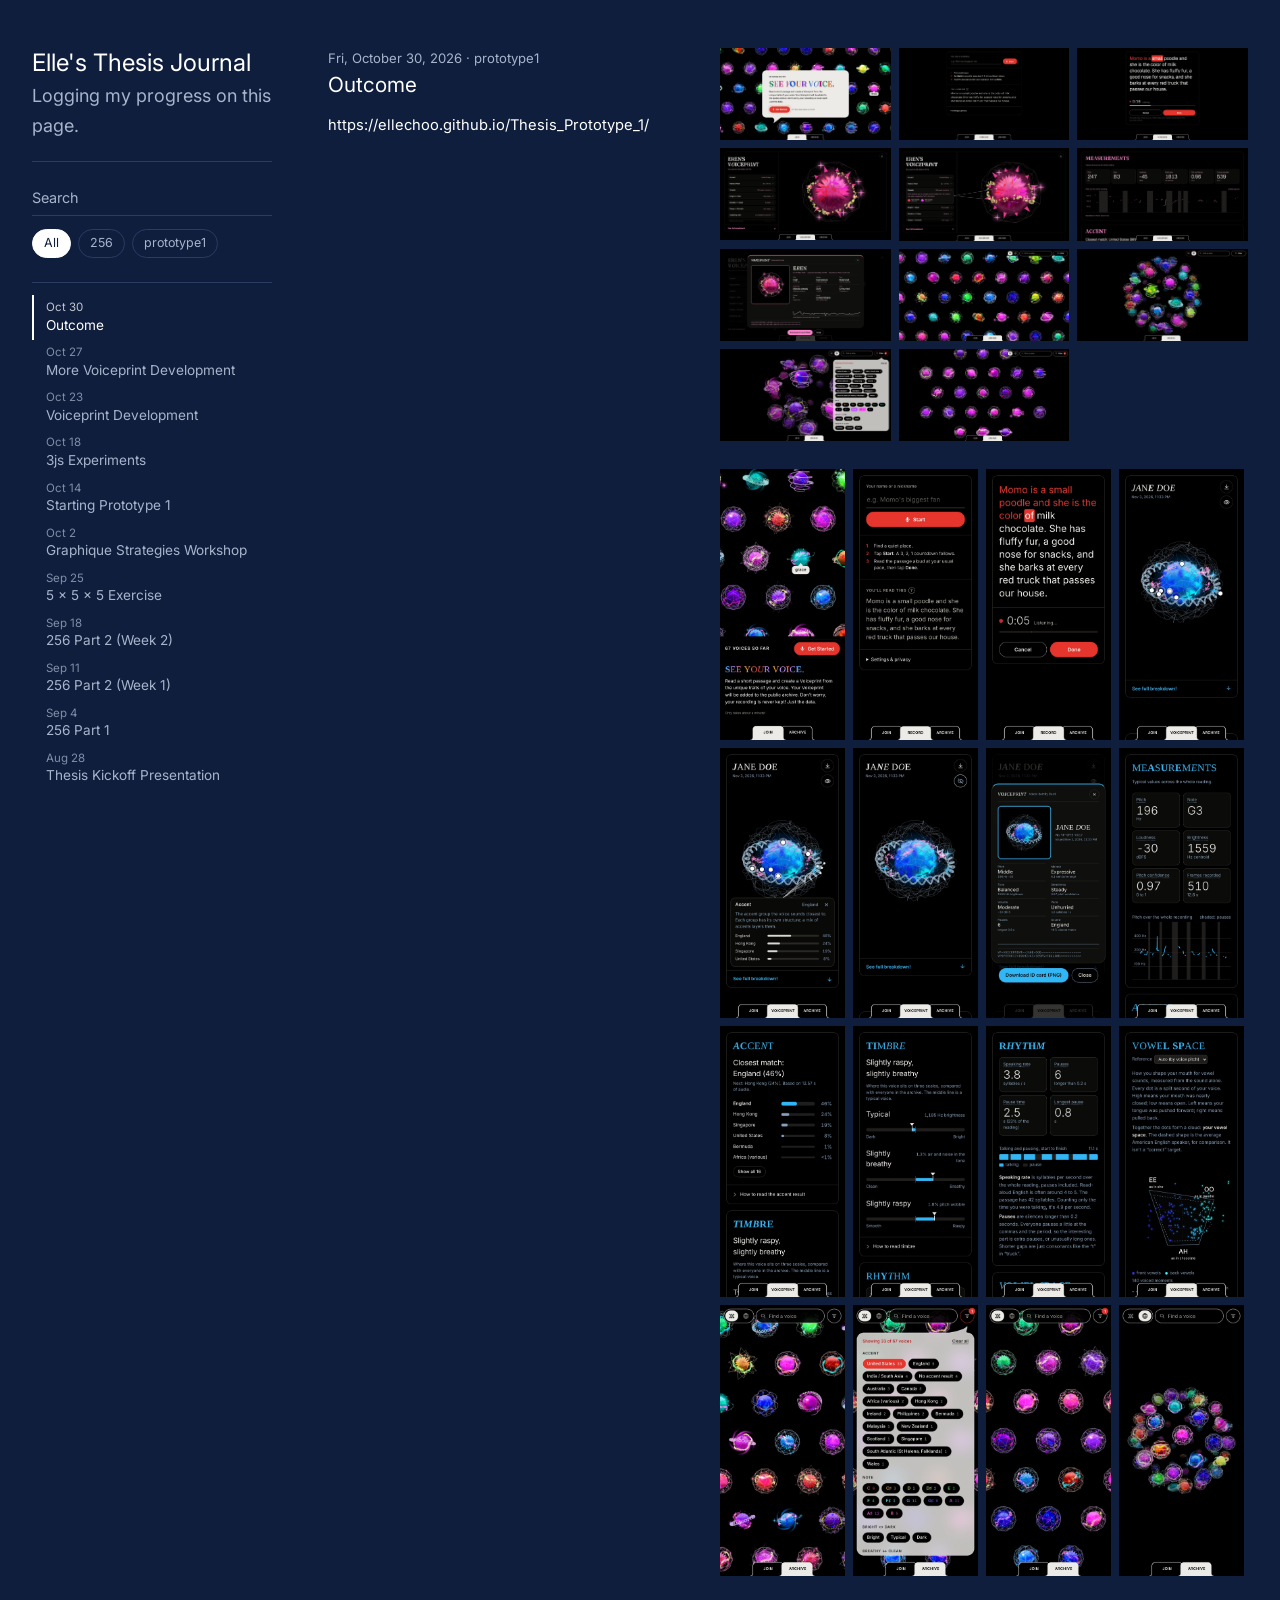
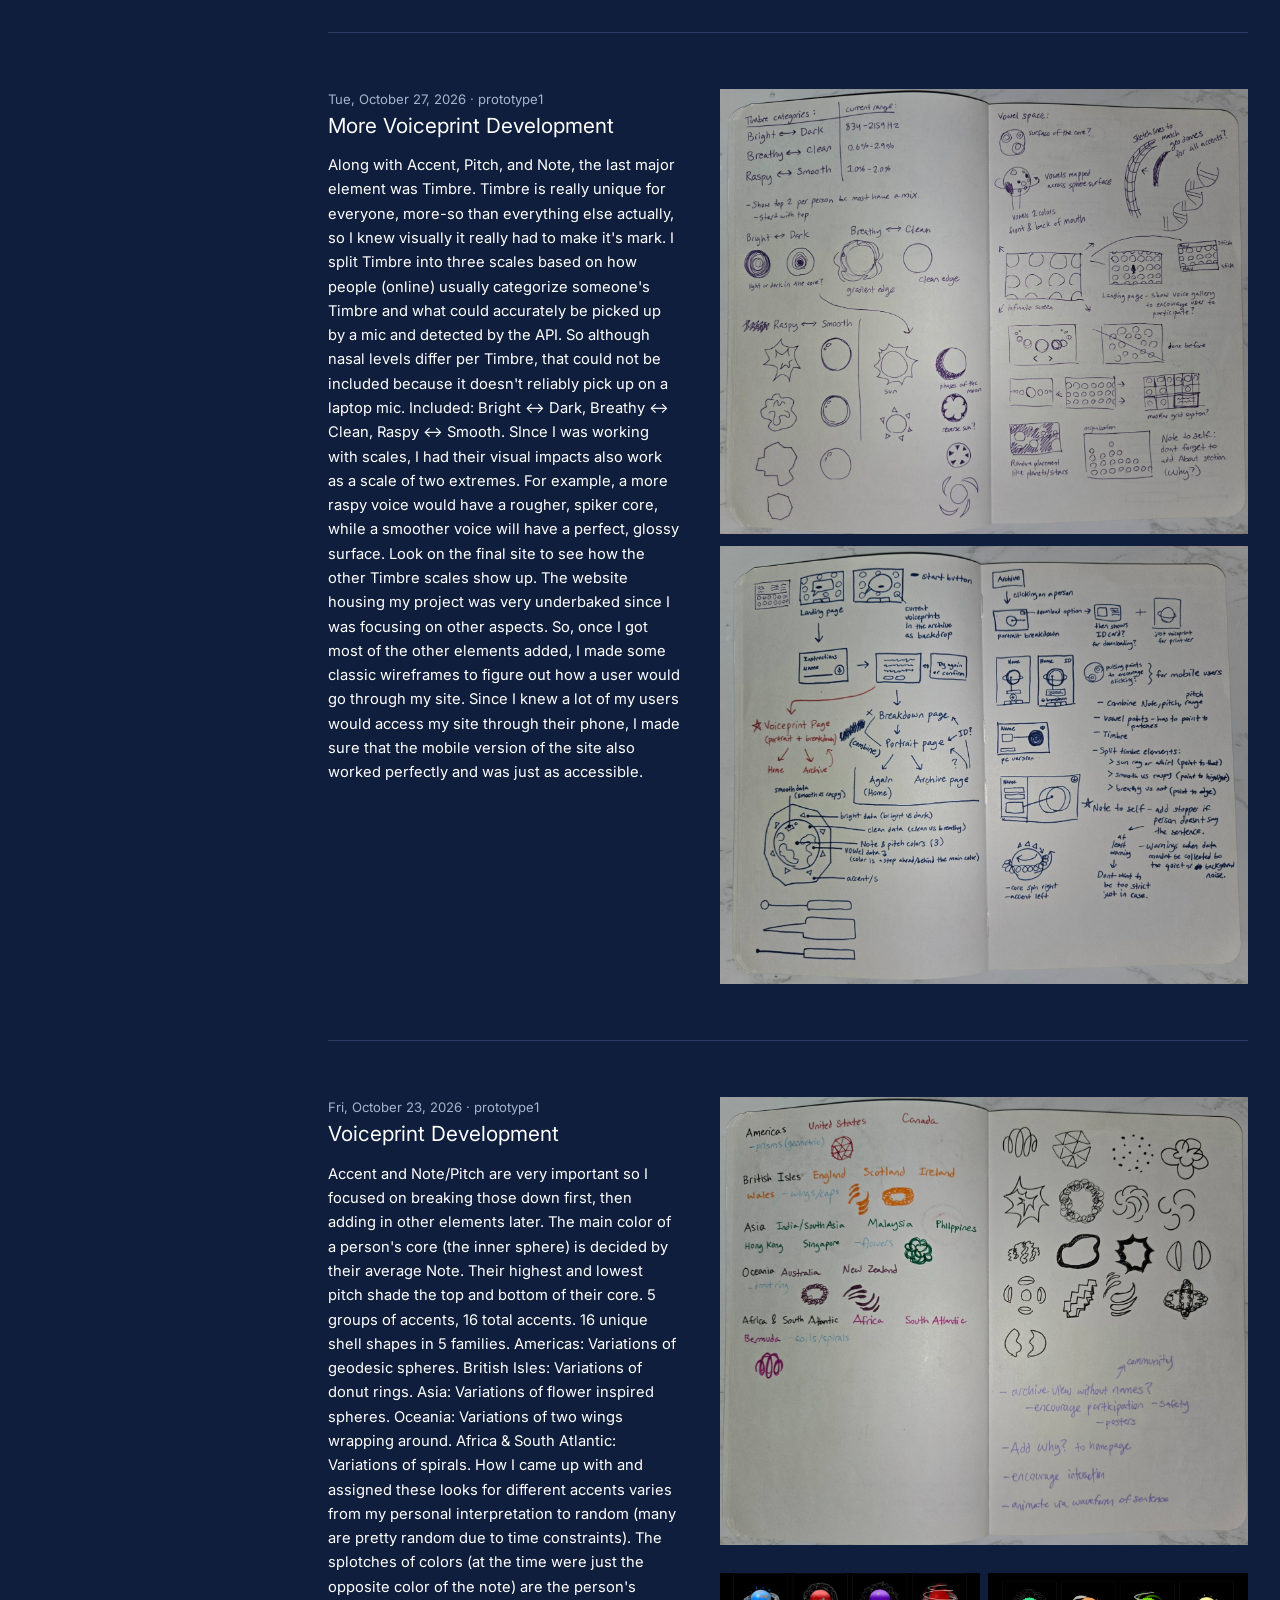
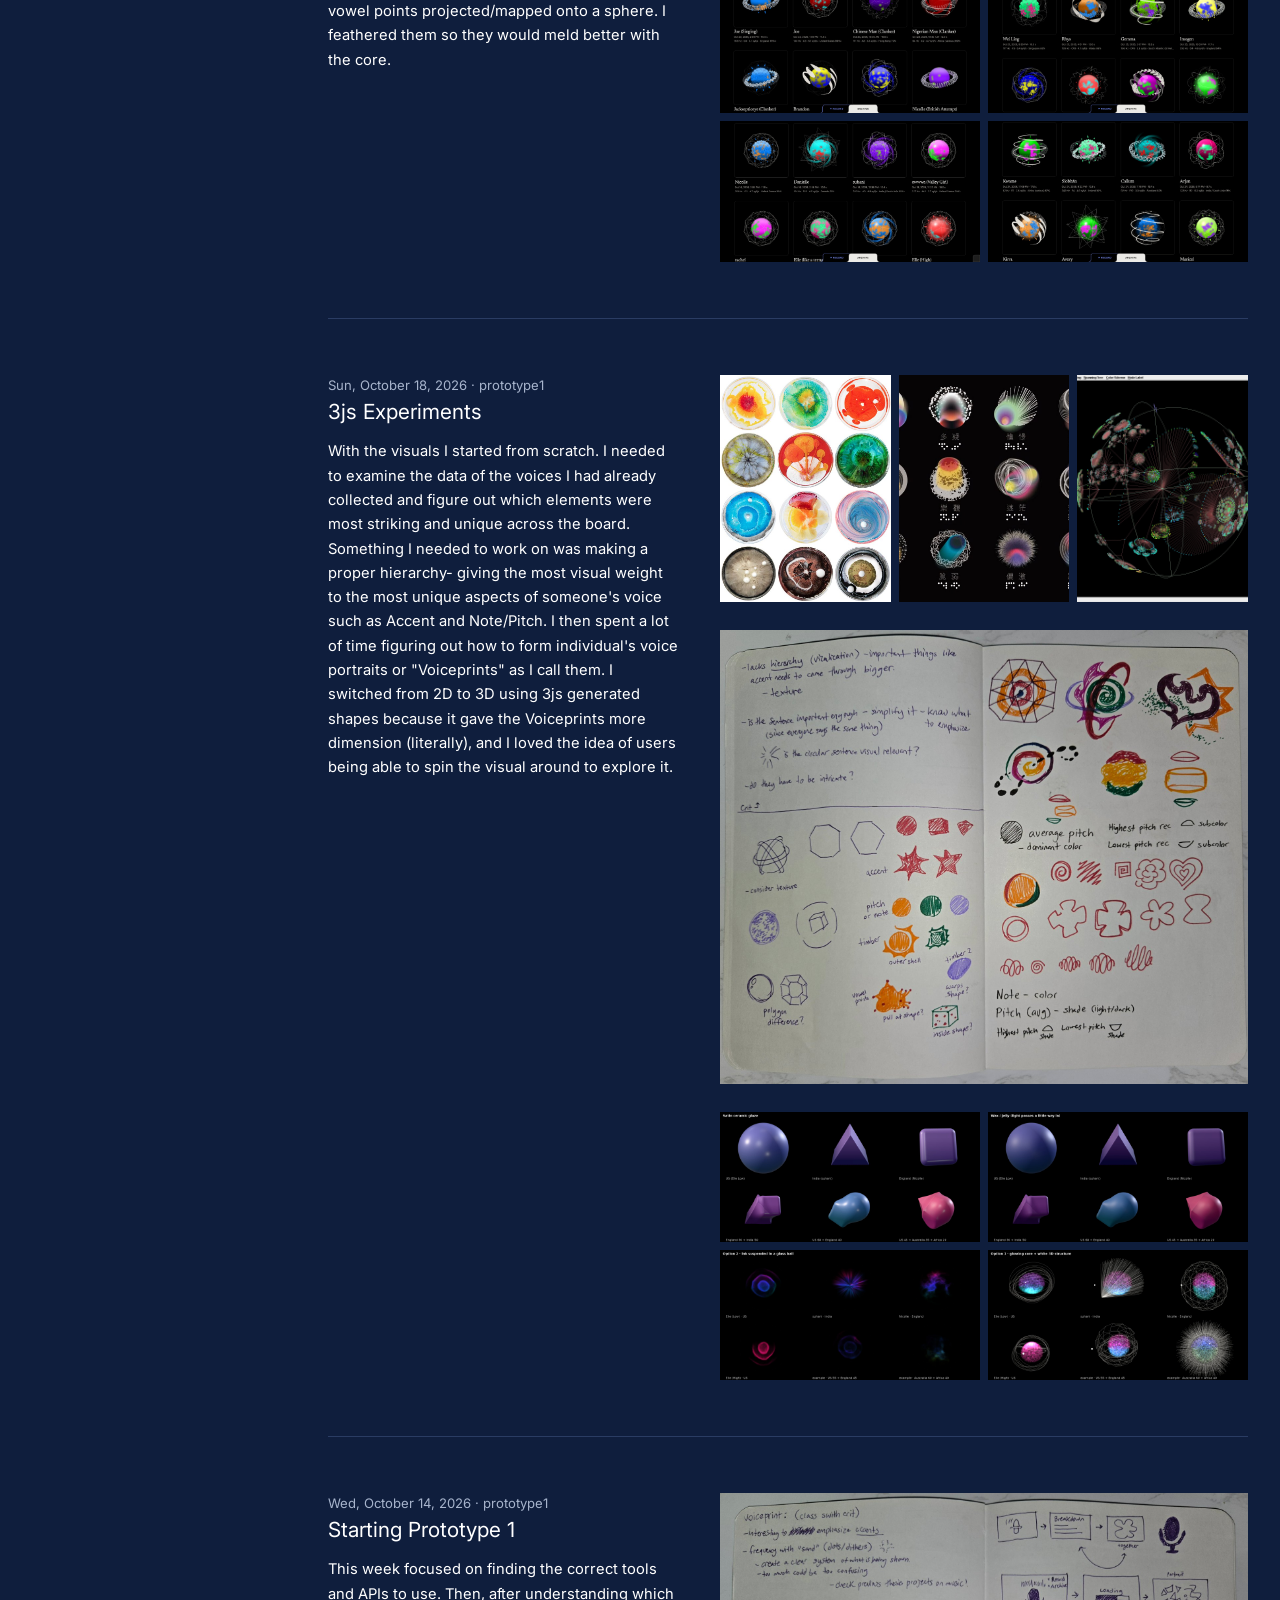
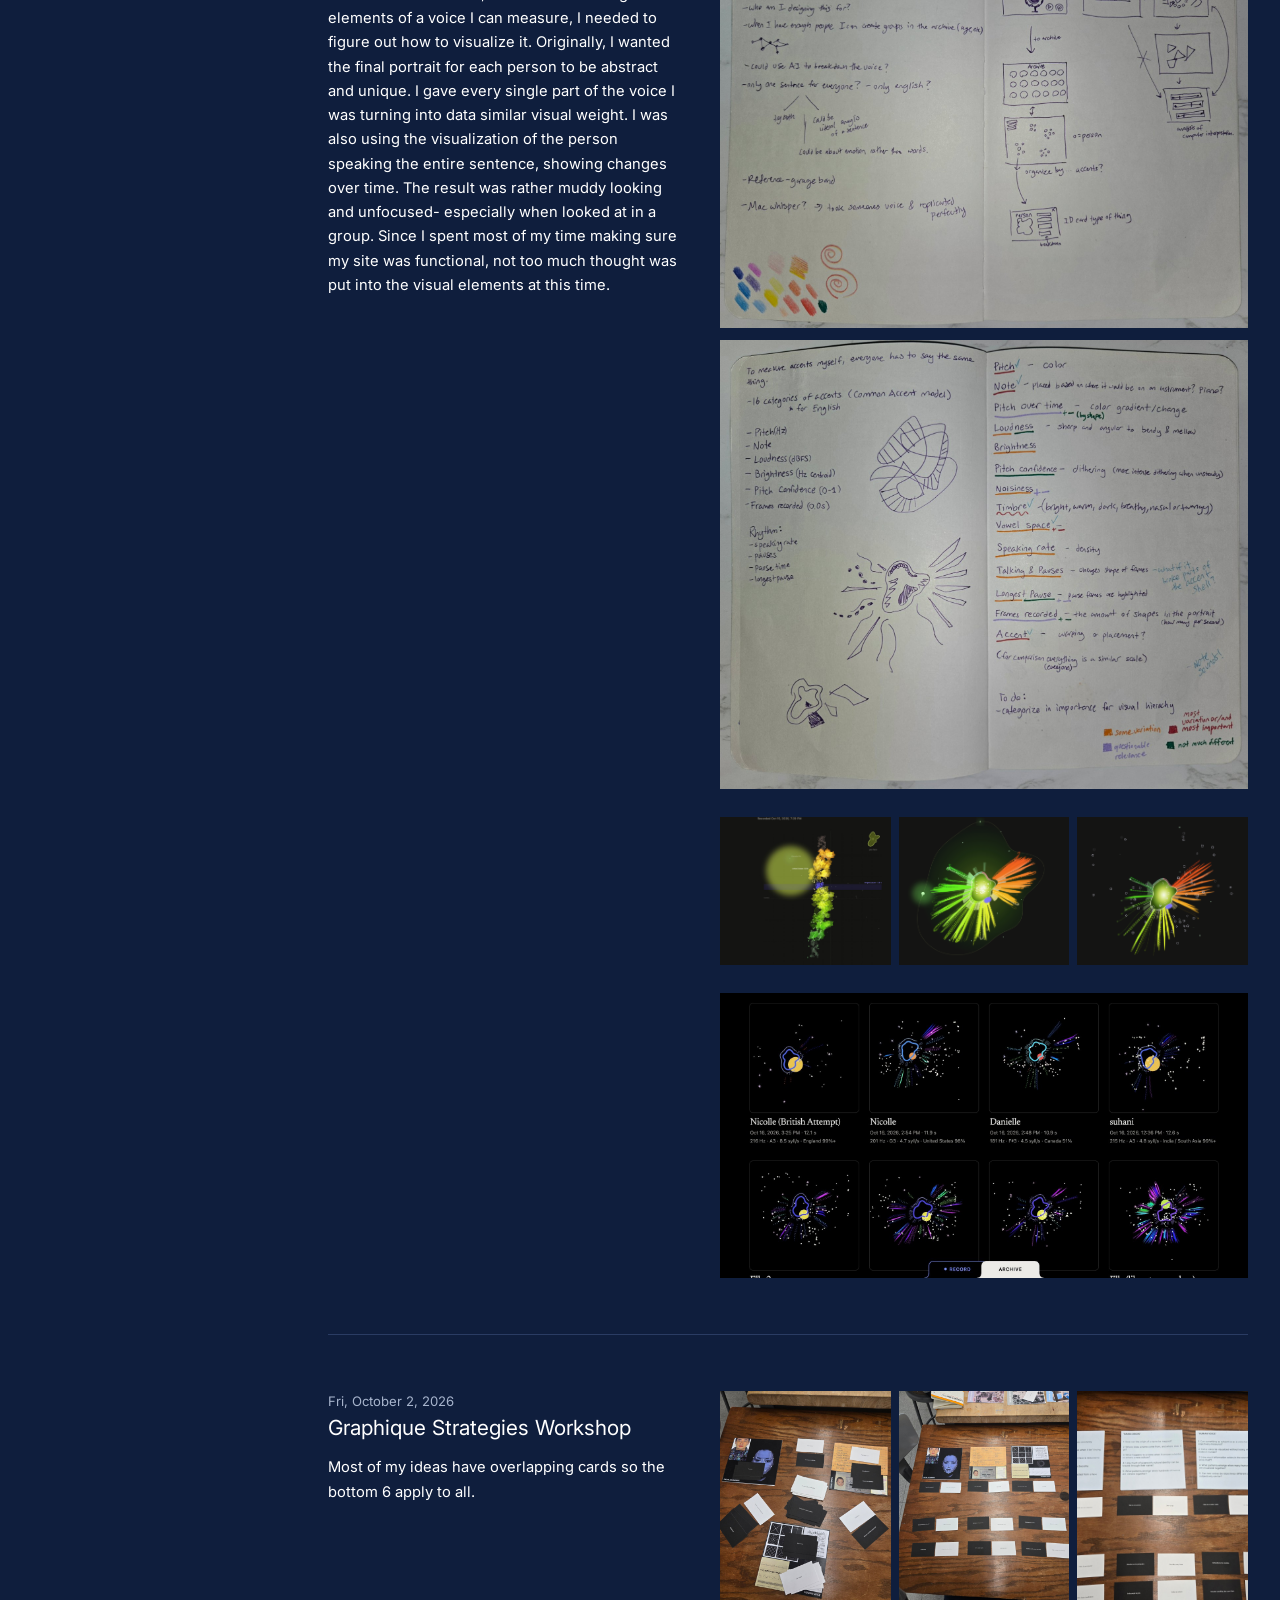
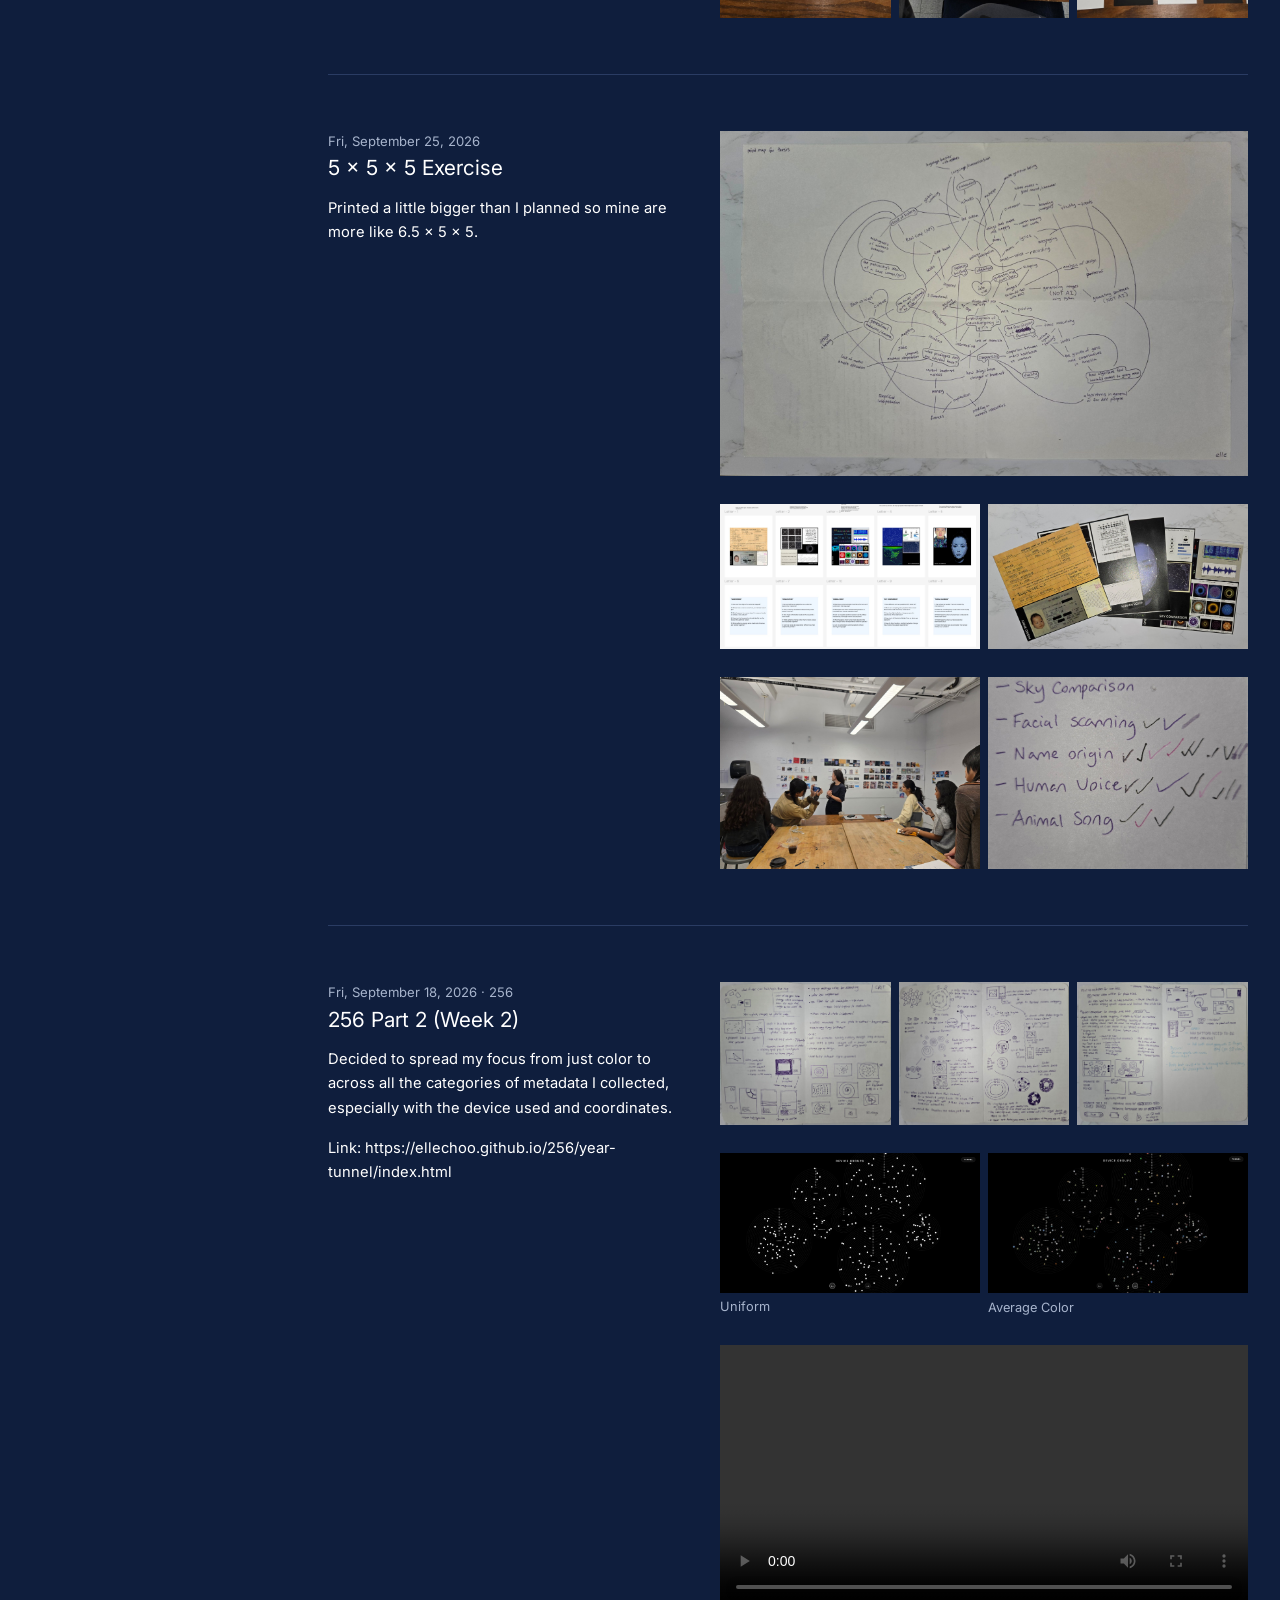
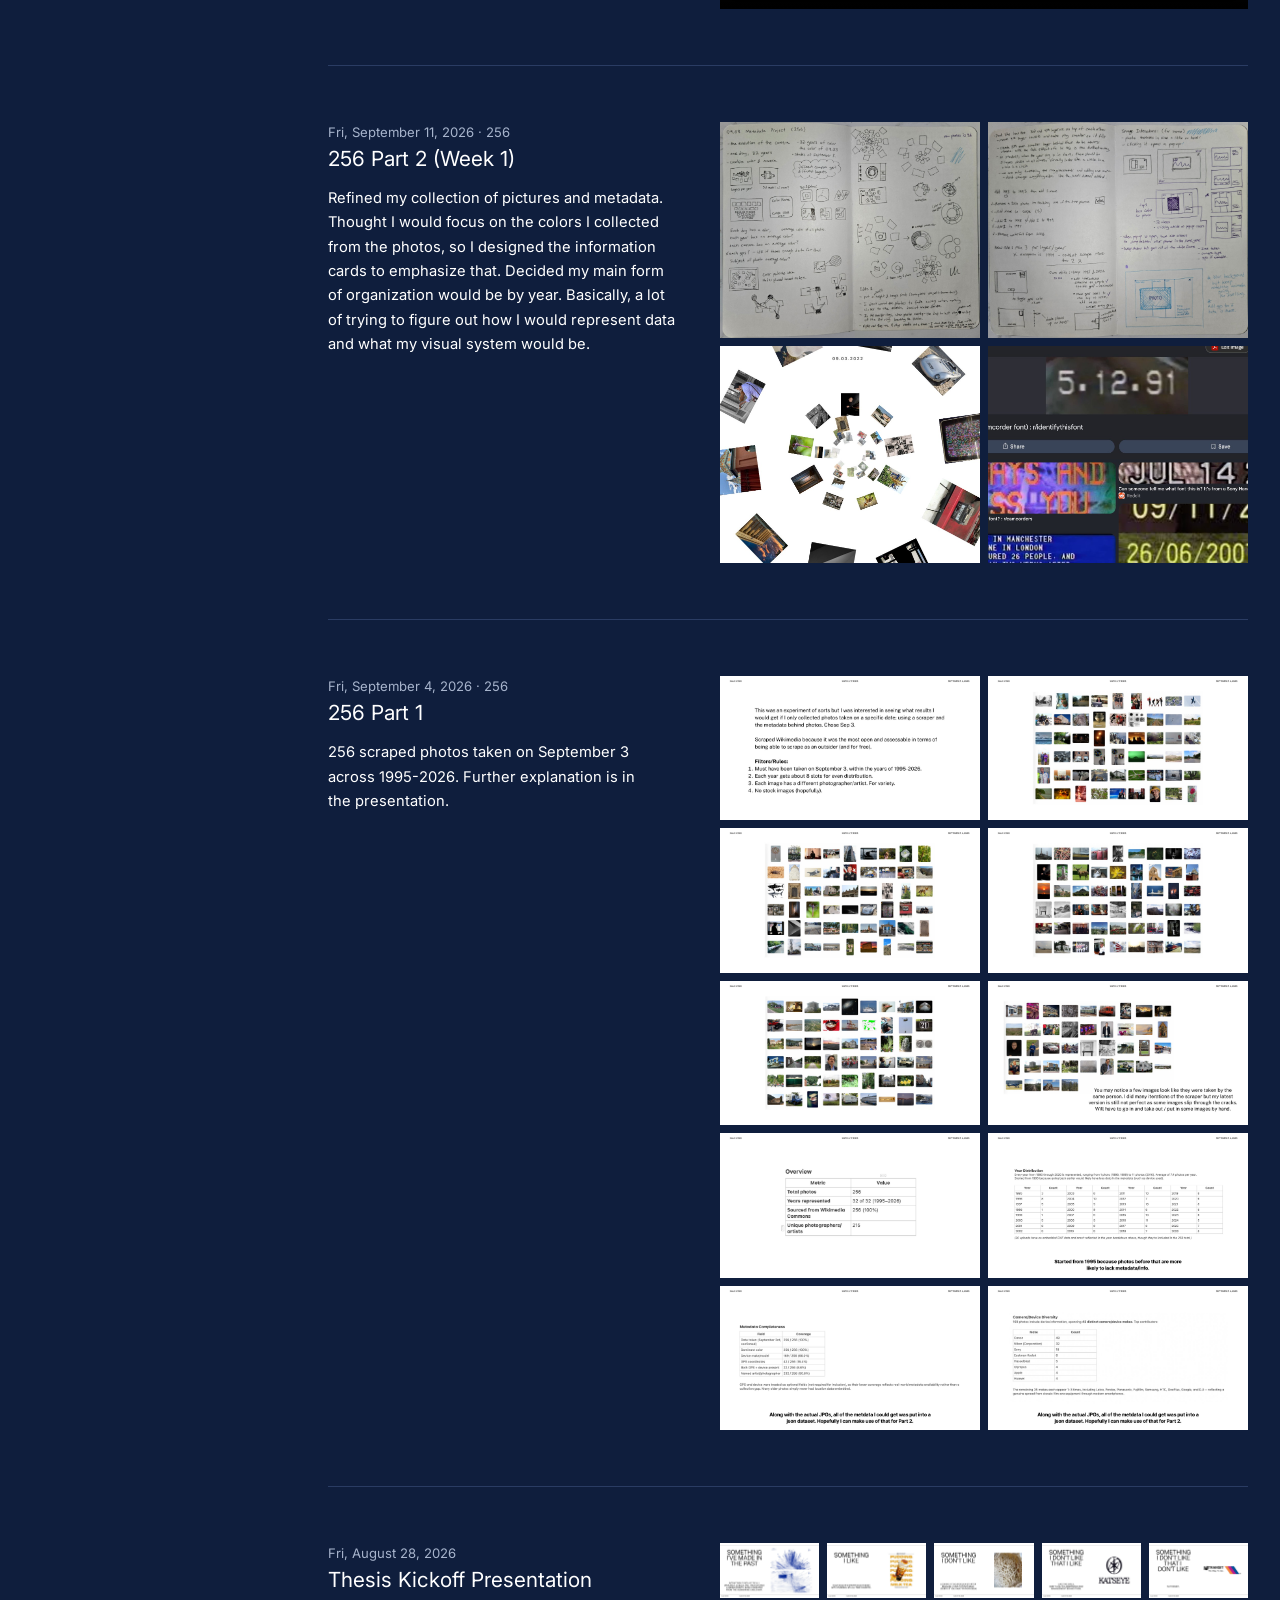
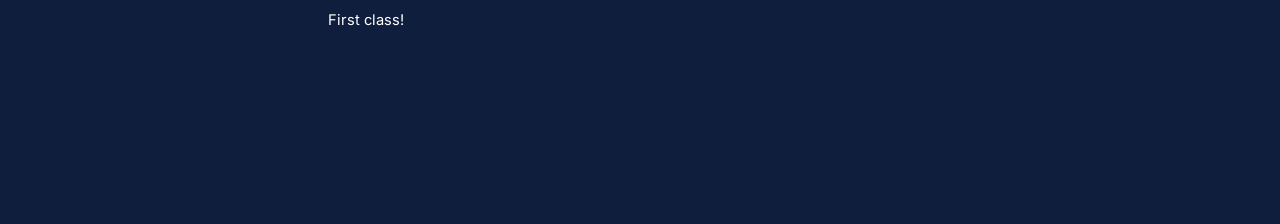
==== index.html @ e5e82da6 "yoink" ====
<!DOCTYPE html>
<html lang="en">
<head>
<meta charset="utf-8">
<meta name="viewport" content="width=device-width, initial-scale=1">
<title>Elle's Thesis Journal</title>
<meta name="description" content="Progress log for my thesis project.">
<link rel="preconnect" href="https://fonts.googleapis.com">
<link rel="preconnect" href="https://fonts.gstatic.com" crossorigin>
<link rel="stylesheet" href="https://fonts.googleapis.com/css2?family=Inter:wght@400;500;600&display=swap">
<link rel="stylesheet" href="style.css">
</head>
<body>
<div class="page journal">

  <!-- Sidebar: title, search, tags, and the list of entries -->
  <aside class="side">
    <!-- Edit your title and subtitle here -->
    <header class="site-head">
      <h1>Elle's Thesis Journal</h1>
      <p>Logging my progress on this page.</p>
    </header>
    <div class="finder">
      <input id="search" type="search" placeholder="Search" aria-label="Search entries">
      <div id="tags"></div>
    </div>
    <nav id="toc" aria-label="Entries"></nav>
  </aside>

  <main id="feed"></main>
</div>

<div id="zoom" hidden><img alt=""></div>

<script>
// Reads entries.js whether it says "const ENTRIES = [...]" or "window.ENTRIES = [...]".
function readEntriesGlobal() {
  return (typeof ENTRIES !== "undefined") ? ENTRIES : window.ENTRIES;
}

(function () {
  "use strict";

  var ENTRIES = [];
  var $ = function (id) { return document.getElementById(id); };
  var feed = $("feed"), tagsEl = $("tags"), search = $("search"), toc = $("toc");
  var activeTag = null;
  var SHOW_MONTHS = false;   // set to true to bring back the "October 2026" headings

  /* ---------- helpers ---------- */
  function esc(s) {
    return String(s == null ? "" : s).replace(/[&<>"']/g, function (c) {
      return { "&": "&amp;", "<": "&lt;", ">": "&gt;", '"': "&quot;", "'": "&#39;" }[c];
    });
  }
  function toDate(iso) {
    var s = String(iso || "");
    if (/^\d{4}-\d{2}-\d{2}$/.test(s)) s += "T00:00:00";
    var d = new Date(s);
    return isNaN(d) ? null : d;
  }
  function niceDate(iso) {
    var d = toDate(iso);
    return d ? d.toLocaleDateString(undefined, { weekday: "short", month: "long", day: "numeric", year: "numeric" }) : (iso || "Undated");
  }
  function month(iso) {
    var d = toDate(iso);
    return d ? d.toLocaleDateString(undefined, { month: "long", year: "numeric" }) : "Undated";
  }

  /* ---------- small markdown ---------- */
  function inline(s) {
    return s
      .replace(/`([^`]+)`/g, "<code>$1</code>")
      .replace(/!\[([^\]]*)\]\(([^)\s]+)\)/g, '<img src="$2" alt="$1" loading="lazy">')
      .replace(/\*\*([^*]+)\*\*/g, "<strong>$1</strong>")
      .replace(/(^|[^*\w])\*([^*\n]+)\*/g, "$1<em>$2</em>")
      .replace(/\[([^\]]+)\]\(([^)\s]+)\)/g, '<a href="$2" target="_blank" rel="noopener">$1</a>');
  }
  function md(src) {
    var lines = String(src || "").replace(/\r\n?/g, "\n")
      .replace(/&/g, "&amp;").replace(/</g, "&lt;").replace(/>/g, "&gt;").split("\n");
    var out = [], para = [], list = null, code = null, m;
    function endPara() { if (para.length) { out.push("<p>" + inline(para.join(" ")) + "</p>"); para = []; } }
    function endList() { if (list) { out.push("</" + list + ">"); list = null; } }
    lines.forEach(function (raw) {
      var line = raw.trim();
      if (code) {
        if (line.indexOf("```") === 0) { out.push("<pre><code>" + code.join("\n") + "</code></pre>"); code = null; }
        else code.push(raw);
        return;
      }
      if (line.indexOf("```") === 0) { endPara(); endList(); code = []; return; }
      if (!line) { endPara(); endList(); return; }
      if ((m = line.match(/^(#{1,6})\s+(.*)$/))) { endPara(); endList(); var h = Math.min(m[1].length + 2, 6); out.push("<h" + h + ">" + inline(m[2]) + "</h" + h + ">"); return; }
      if (/^(-{3,}|\*{3,}|_{3,})$/.test(line)) { endPara(); endList(); out.push("<hr>"); return; }
      if ((m = line.match(/^[-*+]\s+(.*)$/)) || (m = line.match(/^\d+[.)]\s+(.*)$/))) {
        var type = /^\d/.test(line) ? "ol" : "ul";
        endPara();
        if (list !== type) { endList(); out.push("<" + type + ">"); list = type; }
        out.push("<li>" + inline(m[1]) + "</li>");
        return;
      }
      if ((m = line.match(/^&gt;\s?(.*)$/))) { endPara(); endList(); out.push("<blockquote>" + inline(m[1]) + "</blockquote>"); return; }
      para.push(line);
    });
    if (code) out.push("<pre><code>" + code.join("\n") + "</code></pre>");
    endPara(); endList();
    return out.join("\n");
  }

  /* ---------- feed ---------- */
  // Photos keep their own shape: one photo is shown full width, several sit in two columns.
  // Videos always get the full width, after the photos.
  function mediaHTML(items, extra) {
    var isVid = function (im) { return /\.(mp4|m4v|mov|webm|ogv)$/i.test(im.src); };
    var cap = function (im) { return im.caption ? "<figcaption>" + esc(im.caption) + "</figcaption>" : ""; };
    var photos = items.filter(function (im) { return !isVid(im); });
    var videos = items.filter(isVid);
    return (photos.length ? '<div class="pics' + (extra ? " " + extra : "") + (photos.length === 1 ? " one" : "") + '">' + photos.map(function (im) {
        return '<figure><img src="' + esc(im.src) + '" alt="' + esc(im.caption || "") + '" loading="lazy">' + cap(im) + "</figure>";
      }).join("") + "</div>" : "") +
      (videos.length ? '<div class="vids">' + videos.map(function (im) {
        return '<figure><video src="' + esc(im.src) + '#t=0.1" controls playsinline preload="metadata"></video>' + cap(im) + "</figure>";
      }).join("") + "</div>" : "");
  }

  /* ---------- photo groups ----------
     An entry's photos can be split into groups, each with its own layout
     (set in admin.html). Older entries without groups show as one "auto" group.
       auto     photos packed into even rows (the original look)
       grid     equal columns (2, 3 or 4), photos keep their shape
       feature  first photo big, the rest small beside it
       phones   tall phone screens side by side at one height
       full     one photo per row, full width
       compare  two side by side, with captions                       */
  var LAYOUTS = ["auto", "grid", "feature", "phones", "full", "compare"];
  // Grid cell shapes. "auto" = the most common shape among the group's photos; "none" = no cropping.
  var SHAPES = ["auto", "1/1", "4/3", "16/9", "3/4", "none"];
  function normImages(list) {
    return (list || []).map(function (im) { return typeof im === "string" ? { src: im } : (im || {}); })
      .filter(function (im) { return im.src; });
  }
  function entryGroups(e) {
    var gs = Array.isArray(e.groups) && e.groups.length ? e.groups : [{ layout: "auto", images: e.images }];
    return gs.map(function (g) {
      return { layout: LAYOUTS.indexOf(g.layout) === -1 ? "auto" : g.layout,
               cols: Math.min(6, Math.max(2, +g.cols || 3)),
               shape: SHAPES.indexOf(g.shape) === -1 ? "auto" : g.shape,
               caption: g.caption || "", images: normImages(g.images) };
    }).filter(function (g) { return g.images.length; });
  }
  function isVideo(im) { return /\.(mp4|m4v|mov|webm|ogv)$/i.test(im.src); }
  function figHTML(im) {
    var cap = im.caption ? "<figcaption>" + esc(im.caption) + "</figcaption>" : "";
    return isVideo(im)
      ? '<figure><video src="' + esc(im.src) + '#t=0.1" controls playsinline preload="metadata"></video>' + cap + "</figure>"
      : '<figure><img src="' + esc(im.src) + '" alt="' + esc(im.caption || "") + '" loading="lazy">' + cap + "</figure>";
  }
  function groupHTML(g) {
    var inner, figs = function (list) { return list.map(figHTML).join(""); };
    if (g.layout === "auto" || g.layout === "phones") {
      inner = mediaHTML(g.images, g.layout === "phones" ? "phones" : "");
    } else if (g.layout === "grid") {
      inner = '<div class="grid" data-shape="' + g.shape + '" style="--cols:' + g.cols +
        (g.shape !== "auto" && g.shape !== "none" ? "; --cell-ratio:" + g.shape : "") + '">' + figs(g.images) + "</div>";
    } else if (g.layout === "feature") {
      inner = '<div class="feature' + (g.images.length === 1 ? " one" : "") + '">' +
        '<div class="hero">' + figHTML(g.images[0]) + "</div>" +
        (g.images.length > 1 ? '<div class="rest">' + figs(g.images.slice(1)) + "</div>" : "") + "</div>";
    } else if (g.layout === "full") {
      inner = '<div class="full">' + figs(g.images) + "</div>";
    } else {
      inner = '<div class="compare">' + figs(g.images) + "</div>";
    }
    return '<div class="group g-' + g.layout + '">' +
      (g.caption ? '<div class="group-cap">' + esc(g.caption) + "</div>" : "") + inner + "</div>";
  }

  // An "auto" grid crops every photo to the shape most of its photos already have,
  // so the cells line up while cropping as little as possible. (Clicking still shows the full photo.)
  function shapeGrid(box) {
    var rs = [];
    box.querySelectorAll("img").forEach(function (img) {
      if (img.naturalWidth) rs.push(Math.round(img.naturalWidth / img.naturalHeight * 20) / 20);
    });
    if (!rs.length) return;
    var count = {}, best = rs[0];
    rs.forEach(function (r) { count[r] = (count[r] || 0) + 1; if (count[r] > count[best]) best = r; });
    box.style.setProperty("--cell-ratio", best);
  }

  /* ---------- photo rows ----------
     Packs photos into rows that fill the column width without cropping.
     Each row gets one height; photos keep their own shape within it. */
  function cssPx(el, name, fallback) {
    var v = parseFloat(getComputedStyle(el).getPropertyValue(name));
    return isNaN(v) ? fallback : v;
  }
  function layoutPics(box) {
    var W = box.clientWidth;
    if (!W) return;
    var target = cssPx(box, "--photo-height", 220);
    var maxH   = cssPx(box, "--photo-max-height", 280);
    var single = cssPx(box, "--single-photo-height", 320);
    var gap    = parseFloat(getComputedStyle(box).columnGap) || 8;
    // A small set of photos (2–4) gets bigger rows, so it doesn't look lost.
    var few = box.children.length <= 4;
    if (few) { target = Math.max(target, 200); maxH = Math.max(maxH, 300); }
    var figs = Array.prototype.slice.call(box.children);
    var shapes = figs.map(function (f) {
      var img = f.querySelector("img");
      return img && img.naturalWidth ? img.naturalWidth / img.naturalHeight : 4 / 3;  // guess until loaded
    });
    function size(f, r, h) { f.style.width = Math.floor(r * h) + "px"; }

    if (figs.length === 1) {   // a lone photo: as wide as fits, but no taller than the single limit
      size(figs[0], shapes[0], Math.min(single, W / shapes[0]));
      return;
    }
    var row = [], sum = 0, lastH = null;
    function rowHeight(n, s) { return (W - gap * (n - 1)) / s - 0.5; }
    function closeRow(h) { row.forEach(function (i) { size(figs[i], shapes[i], h); }); row = []; sum = 0; lastH = h; }
    shapes.forEach(function (r, i) {
      if (row.length) {
        var hNow  = rowHeight(row.length, sum);          // finish the row here
        var hNext = rowHeight(row.length + 1, sum + r);  // or squeeze this photo in too
        if (hNow <= maxH && Math.abs(hNow - target) < Math.abs(hNext - target)) closeRow(hNow);
      }
      row.push(i); sum += r;
    });
    // The last row isn't stretched to fill the width: it matches the row above (or the target height).
    if (row.length) closeRow(Math.min(lastH || (few ? maxH : target), rowHeight(row.length, sum)));
  }
  var relayoutTimer;
  window.addEventListener("resize", function () {
    clearTimeout(relayoutTimer);
    relayoutTimer = setTimeout(function () { feed.querySelectorAll(".pics").forEach(layoutPics); pinText(); }, 100);
  });

  function keepLastWordsTogether(el) {
    var walker = document.createTreeWalker(el, NodeFilter.SHOW_TEXT), node, last = null;
    while ((node = walker.nextNode())) if (/\S\s+\S/.test(node.nodeValue)) last = node;
    if (last) last.nodeValue = last.nodeValue.replace(/\s+(\S+\s*)$/, "\u00a0$1");
  }

  function entryHTML(e) {
    var tags = (e.tags || []).filter(Boolean);
    var media = entryGroups(e).map(groupHTML).join("");
    // Text on the left, photos and videos on the right (stacked on narrow screens).
    return '<article id="' + esc(entryId(e)) + '" class="' + (media ? "has-media" : "no-media") + '">' +
      '<div class="text">' +
        '<div class="meta">' + esc(niceDate(e.date)) +
          (tags.length ? " &middot; " + tags.map(esc).join(", ") : "") + "</div>" +
        (e.title ? "<h2>" + esc(e.title) + "</h2>" : "") +
        '<div class="body">' + md(e.body) + "</div>" +
      "</div>" +
      (media ? '<div class="media">' + media + "</div>" : "") +
    "</article>";
  }

  function entryId(e) { return "e-" + String(e.id || e.date || "").replace(/[^\w-]/g, ""); }
  function shortDate(iso) {
    var d = toDate(iso);
    return d ? d.toLocaleDateString(undefined, { month: "short", day: "numeric" }) : "";
  }

  /* ---------- sidebar list of entries ---------- */
  function tocHTML(list) {
    return list.map(function (e) {
      return '<a href="#' + esc(entryId(e)) + '"><span>' + esc(shortDate(e.date)) + "</span>" + esc(e.title || "Untitled") + "</a>";
    }).join("");
  }

  // Highlight the entry you're currently reading in the sidebar.
  var spy;
  function watchEntries() {
    if (spy) spy.disconnect();
    if (!("IntersectionObserver" in window)) return;
    spy = new IntersectionObserver(function (items) {
      items.forEach(function (it) {
        if (!it.isIntersecting) return;
        toc.querySelectorAll("a").forEach(function (a) {
          var on = a.getAttribute("href") === "#" + it.target.id;
          a.classList.toggle("on", on);
          if (on && a.scrollIntoView && toc.scrollHeight > toc.clientHeight) a.scrollIntoView({ block: "nearest" });
        });
      });
    }, { rootMargin: "-30% 0px -65% 0px" });
    feed.querySelectorAll("article").forEach(function (a) { spy.observe(a); });
  }

  // The text stays pinned while its photos scroll past, but only when the text fits on screen.
  function pinText() {
    feed.querySelectorAll("article.has-media .text").forEach(function (t) {
      t.classList.toggle("pin", t.offsetHeight < window.innerHeight - 80);
    });
  }

  function render() {
    var q = search.value.trim().toLowerCase();

    // Tags match regardless of capitals ("Reading" = "reading"),
    // but the button shows the tag the way you typed it.
    var counts = {}, label = {};
    ENTRIES.forEach(function (e) {
      (e.tags || []).forEach(function (t) {
        var key = String(t).trim().toLowerCase();
        if (!key) return;
        counts[key] = (counts[key] || 0) + 1;
        if (!label[key]) label[key] = String(t).trim();
      });
    });
    var names = Object.keys(counts).sort();
    tagsEl.innerHTML = names.length
      ? '<button data-tag="" class="' + (activeTag ? "" : "on") + '">All</button>' +
        names.map(function (t) {
          return '<button data-tag="' + esc(t) + '" class="' + (t === activeTag ? "on" : "") + '">' + esc(label[t]) + "</button>";
        }).join("")
      : "";

    var list = ENTRIES.filter(function (e) {
      if (activeTag && !(e.tags || []).some(function (t) { return String(t).toLowerCase() === activeTag; })) return false;
      if (!q) return true;
      return [e.title, e.body, (e.tags || []).join(" "), e.date].join(" ").toLowerCase().indexOf(q) !== -1;
    }).sort(function (a, b) { return String(b.date || "").localeCompare(String(a.date || "")); });

    toc.innerHTML = tocHTML(list);

    if (!list.length) {
      feed.innerHTML = '<p class="empty">' + (ENTRIES.length ? "Nothing matches that." : "No entries yet.") + "</p>";
    } else {
      var html = "", last = null;
      list.forEach(function (e) {
        var mo = month(e.date);
        if (SHOW_MONTHS && mo !== last) { html += '<h3 class="month">' + esc(mo) + "</h3>"; last = mo; }
        html += entryHTML(e);
      });
      feed.innerHTML = html;
      // No orphans in browsers that don't support "text-wrap: pretty" yet:
      // glue the last two words of each paragraph together.
      if (!(window.CSS && CSS.supports && CSS.supports("text-wrap", "pretty"))) {
        feed.querySelectorAll(".body p, .body li, .body blockquote").forEach(keepLastWordsTogether);
      }
      // Lay out each photo group, and again as photos finish loading (that's when their shapes are known).
      feed.querySelectorAll(".pics").forEach(function (box) {
        layoutPics(box);
        box.querySelectorAll("img").forEach(function (img) {
          if (!img.complete) img.addEventListener("load", function () { layoutPics(box); });
        });
      });
      feed.querySelectorAll('.grid[data-shape="auto"]').forEach(function (box) {
        shapeGrid(box);
        box.querySelectorAll("img").forEach(function (img) {
          if (!img.complete) img.addEventListener("load", function () { shapeGrid(box); });
        });
      });
      pinText();
      watchEntries();
    }
  }

  search.addEventListener("input", render);
  tagsEl.addEventListener("click", function (ev) {
    var b = ev.target.closest("button");
    if (!b) return;
    activeTag = b.dataset.tag || null;
    render();
  });

  /* ---------- image zoom ---------- */
  var zoom = $("zoom"), zoomImg = zoom.querySelector("img");
  feed.addEventListener("click", function (ev) {
    var img = ev.target.closest("img");
    if (!img) return;
    zoomImg.src = img.src;
    zoom.hidden = false;
  });
  zoom.addEventListener("click", function () { zoom.hidden = true; zoomImg.src = ""; });

  document.addEventListener("keydown", function (ev) {
    if (ev.key === "Escape" && !zoom.hidden) { zoom.hidden = true; zoomImg.src = ""; }
  });

  /* ---------- load entries (always the fresh copy) ---------- */
  function start(list) {
    ENTRIES = Array.isArray(list) ? list.slice() : [];
    render();
  }
  // entries.json is written by admin.html. Older sites used entries.js, so fall back to that.
  fetch("entries.json?v=" + Date.now(), { cache: "no-store" })
    .then(function (r) { if (!r.ok) throw 0; return r.json(); })
    .then(start)
    .catch(function () {
      var s = document.createElement("script");
      s.src = "entries.js?v=" + Date.now();
      s.onload = function () { start(readEntriesGlobal()); };
      s.onerror = function () { start([]); };
      document.body.appendChild(s);
    });
})();
</script>
</body>
</html>
---- style.css ----
/* ==========================================================
   Thesis Journal — styles
   Change the look of the public site here.
   ========================================================== */


/* ---------- Colors ----------
   Change a color once here and it updates everywhere. */
:root {
  --paper: #0f1e3d;   /* page background (dark blue) */
  --ink:   #ffffff;   /* main text */
  --muted: #a7b4cc;   /* dates, tags, small text */
  --rule:  #2a3c63;   /* thin divider lines */
  --link:  #8cc2ff;   /* links */
}


/* ---------- Font ----------
   Inter is loaded in index.html (the Google Fonts line in <head>).
   To change fonts, update that line and this one. */
:root {
  --font: "Inter", system-ui, sans-serif;
}


/* ---------- Page ---------- */
* {
  box-sizing: border-box;
}

[hidden] {
  display: none !important;
}

body {
  margin: 0;
  background: var(--paper);
  color: var(--ink);
  font-family: var(--font);
  font-size: 18px;
  line-height: 1.65;
}

/* The centered column everything sits in */
.page {
  max-width: 640px;   /* how wide the text column gets */
  margin: 0 auto;
  padding: 3.5rem 1.25rem 4rem;
}

a {
  color: var(--link);
}

small,
.meta {
  font-size: .82rem;
  color: var(--muted);
}


/* ---------- Header (title + subtitle, search + tags on the right) ---------- */
.site-head {
  display: flex;
  justify-content: space-between;
  align-items: flex-start;
  gap: 1.5rem;
  padding-bottom: 1.75rem;
  margin-bottom: 2.5rem;
  border-bottom: 1px solid var(--rule);
}

.site-head h1 {
  font-size: 1.9rem;
  font-weight: normal;
  margin: 0;
}

.site-head p {
  margin: .2rem 0 0;
  color: var(--muted);
}


/* ---------- Search box + tags (grouped together) ---------- */
.finder {
  flex: 0 0 220px;     /* width of the search box and tag area */
  margin-top: .5rem;
}

/* On phones, put them under the title */
@media (max-width: 560px) {
  .site-head {
    flex-direction: column;
    gap: 1rem;
  }
  .finder {
    flex: none;
    width: 100%;
  }
}

#search {
  width: 100%;
  font: inherit;
  font-size: .9rem;
  color: inherit;
  background: transparent;
  border: 0;
  border-bottom: 1px solid var(--rule);
  padding: .3rem 0;
}

#search:focus {
  outline: none;
  border-bottom-color: var(--ink);
}

#search::placeholder {
  color: var(--muted);
}


/* ---------- Tag buttons ---------- */
#tags {
  display: flex;
  flex-wrap: wrap;
  gap: .4rem;
  margin-top: .8rem;
}

#tags button {
  font: inherit;
  font-size: .78rem;
  color: var(--muted);
  background: transparent;
  border: 1px solid var(--rule);
  border-radius: 999px;   /* rounded ends; use 4px for squarer buttons */
  padding: .2rem .7rem;
  cursor: pointer;
}

#tags button:hover {
  color: var(--ink);
  border-color: var(--muted);
}

/* the tag that's currently selected */
#tags button.on {
  color: var(--paper);
  background: var(--ink);
  border-color: var(--ink);
}


/* ---------- Month headings ("October 2026") ----------
   Currently turned off — see SHOW_MONTHS in index.html. */
.month {
  font-size: .95rem;
  font-style: italic;
  font-weight: normal;
  color: var(--muted);
  margin: 3rem 0 1rem;
}

.month:first-child {
  margin-top: 0;
}


/* ---------- Entries ---------- */
article {
  margin-bottom: 3.5rem;   /* space between entries */
}

/* entry title */
article h2 {
  font-size: 1.3rem;
  font-weight: normal;
  line-height: 1.3;
  margin: .1rem 0 .9rem;   /* last number = space between title and text */
}

/* entry text */
.body {
  font-size: .92rem;       /* size of the entry text */
}

/* No orphans: never leave a single word alone on the last line */
.body p,
.body li,
.body blockquote {
  text-wrap: pretty;
}

.body p {
  margin: 0 0 1rem;
}

.body h3,
.body h4,
.body h5 {
  font-size: 1.05rem;
  margin: 1.4rem 0 .4rem;
}

.body ul,
.body ol {
  padding-left: 1.3rem;
  margin: 0 0 1rem;
}

.body blockquote {
  margin: 0 0 1rem;
  padding-left: 1rem;
  border-left: 2px solid var(--rule);
  color: var(--muted);
}

.body hr {
  border: 0;
  border-top: 1px solid var(--rule);
  margin: 1.5rem 0;
}

.body code {
  font-family: var(--font);
  font-size: .9em;
}

.body pre {
  font-size: .85rem;
  overflow: auto;
  padding: .8rem;
  border: 1px solid var(--rule);
  margin: 0 0 1rem;
}

/* message shown when nothing matches a search */
.empty {
  color: var(--muted);
  font-style: italic;
}


/* ---------- Photos ---------- */
.body img,
.pics img {
  max-width: 100%;
  display: block;
  cursor: zoom-in;
}

/* Photos under an entry, shown uncropped at their original shape.
   Photos are packed into rows that fill the full width, like a photo album:
   slides and wide photos pair up, portrait pages sit three or four across.
   The sizes below steer the layout (index.html does the measuring). */
.pics {
  --photo-height: 220px;          /* the row height the layout aims for */
  --photo-max-height: 280px;      /* rows never get taller than this */
  --single-photo-height: 320px;   /* tallest a lone photo can be */
  display: flex;
  flex-wrap: wrap;
  gap: 8px;                       /* space between photos */
  margin-top: .8rem;
}

.pics figure {
  margin: 0;
  flex: none;
}

.pics img {
  display: block;
  width: 100%;
  height: auto;
}

/* Videos, full width, after any photos */
.vids figure {
  margin: .8rem 0 0;
}

.vids figcaption {
  font-size: .8rem;
  color: var(--muted);
}

.vids video {
  width: 100%;
  display: block;
  background: #000;
}

/* full-screen view when a photo is clicked */
#zoom {
  position: fixed;
  inset: 0;
  z-index: 9;
  background: rgba(0, 0, 0, .88);
  display: flex;
  align-items: center;
  justify-content: center;
  padding: 1.5rem;
  cursor: zoom-out;
}

#zoom img {
  max-width: 100%;
  max-height: 100%;
}


/* ==========================================================
   Wide layout (public page only — admin.html is unaffected)
   Sidebar on the left with the entry list; each entry shows
   its text on the left and its photos on the right.
   ========================================================== */
.journal {
  max-width: 1760px;     /* how wide the whole page gets */
  padding: 0 2rem;   /* bottom space lives on main, so the sidebar never slides up at the end */
  display: grid;
  grid-template-columns: 240px minmax(0, 1fr);   /* sidebar width | entries */
  gap: 3.5rem;
}

/* Sidebar */
.side {
  position: sticky;
  top: 0;
  height: 100vh;
  display: flex;
  flex-direction: column;
  padding: 3rem 0 2rem;
}

.journal .site-head {
  display: block;
  padding-bottom: 1.25rem;
  margin-bottom: 1.25rem;
}

.journal .site-head h1 {
  font-size: 1.5rem;
  line-height: 1.25;
}

.journal .finder {
  flex: none;
  width: auto;
  margin: 0 0 1.5rem;
}

/* The list of entries */
#toc {
  flex: 1;
  overflow-y: auto;
  border-top: 1px solid var(--rule);
  padding-top: .75rem;
  scrollbar-width: thin;
}

#toc a {
  display: block;
  padding: .35rem 0 .35rem .75rem;
  border-left: 2px solid transparent;
  color: var(--muted);
  text-decoration: none;
  font-size: .85rem;
  line-height: 1.35;
}

#toc a span {
  display: block;
  font-size: .72rem;
  opacity: .75;
}

#toc a:hover {
  color: var(--ink);
}

/* the entry you're currently reading */
#toc a.on {
  color: var(--ink);
  border-left-color: var(--ink);
}

/* Entries */
.journal main {
  padding: 3rem 0 4rem;
  min-width: 0;
}

.journal article {
  scroll-margin-top: 2rem;   /* space above an entry when jumping to it */
  padding-bottom: 3.5rem;
  margin-bottom: 3.5rem;
  border-bottom: 1px solid var(--rule);
}

.journal article:last-child {
  border-bottom: 0;
}

.journal .pics {
  margin-top: 0;
}

.journal .vids figure:first-child {
  margin-top: 0;
}

/* Text left, photos right — only when there's room */
@media (min-width: 1150px) {
  .journal article.has-media {
    display: grid;
    grid-template-columns: minmax(0, 2fr) minmax(0, 3fr);   /* text : photos */
    gap: 2.5rem;
    align-items: start;
  }
  .journal .text.pin {
    position: sticky;
    top: 2rem;
  }
  /* smaller photo rows in the right column, so more fit across */
  .journal .pics {
    --photo-height: 125px;
    --photo-max-height: 200px;
    --single-photo-height: 420px;
  }
  /* entries with no photos keep a comfortable reading width */
  .journal article.no-media .text {
    max-width: 640px;
  }
}

@media (max-width: 1149px) {
  .journal .text { max-width: 640px; }
  .journal .media { margin-top: 1rem; }
}

/* Tablets and phones: back to one column, sidebar becomes the header */
@media (max-width: 860px) {
  .journal {
    display: block;
    max-width: 640px;
    padding: 2.5rem 1.25rem 4rem;
  }
  .side {
    position: static;
    height: auto;
    padding: 0;
    border-bottom: 1px solid var(--rule);
    margin-bottom: 2.5rem;
  }
  #toc {
    display: none;
  }
  .journal main {
    padding-top: 0;
  }
}



/* ==========================================================
   Photo groups (layouts are picked per group in admin.html)
   ========================================================== */
.group + .group {
  margin-top: 1.75rem;     /* space between groups */
}

/* the group's caption, shown above its photos */
.group-cap {
  font-size: .8rem;
  color: var(--muted);
  margin-bottom: .5rem;
}

.group figure {
  margin: 0;
}

.group img,
.group video {
  display: block;
  width: 100%;
  height: auto;
  cursor: zoom-in;
}

.group video {
  cursor: auto;
  background: #000;
}

.group figcaption {
  font-size: .8rem;
  color: var(--muted);
  margin-top: .35rem;
  line-height: 1.4;
}

.group .pics {
  margin-top: 0;
}

.group .vids figure {
  margin: .5rem 0 0;
}

/* Phone strip: same packing as auto rows, but taller rows */
.pics.phones,
.journal .pics.phones {
  --photo-height: 300px;
  --photo-max-height: 380px;
  --single-photo-height: 480px;
}

/* Grid: equal columns, photos keep their own shape */
.grid {
  display: grid;
  grid-template-columns: repeat(var(--cols, 3), minmax(0, 1fr));
  gap: 8px;
  align-items: start;
}

/* Grid cells all get one shape (set per group in the editor). The photo is cropped
   to fill its cell, centered; clicking it still opens the whole, uncropped photo. */
.grid:not([data-shape="none"]) img,
.grid:not([data-shape="none"]) video {
  aspect-ratio: var(--cell-ratio, 4 / 3);
  object-fit: cover;
  object-position: center;
}

/* Feature: first photo big, the rest small beside it */
.feature {
  display: grid;
  grid-template-columns: minmax(0, 2fr) minmax(0, 1fr);
  gap: 8px;
  align-items: start;
}

.feature.one {
  grid-template-columns: minmax(0, 1fr);
}

.feature .rest {
  display: grid;
  grid-template-columns: repeat(auto-fill, minmax(110px, 1fr));
  gap: 8px;
}

/* Full width: one per row */
.full {
  display: grid;
  gap: 12px;
}

/* Compare: two side by side, with captions */
.compare {
  display: grid;
  grid-template-columns: repeat(2, minmax(0, 1fr));
  gap: 12px 8px;
  align-items: start;
}

/* Phones: grids go down to two columns, feature stacks */
@media (max-width: 560px) {
  .grid {
    grid-template-columns: repeat(2, minmax(0, 1fr));
  }
  .feature {
    grid-template-columns: minmax(0, 1fr);
  }
  .feature .rest {
    grid-template-columns: repeat(3, minmax(0, 1fr));
  }
}
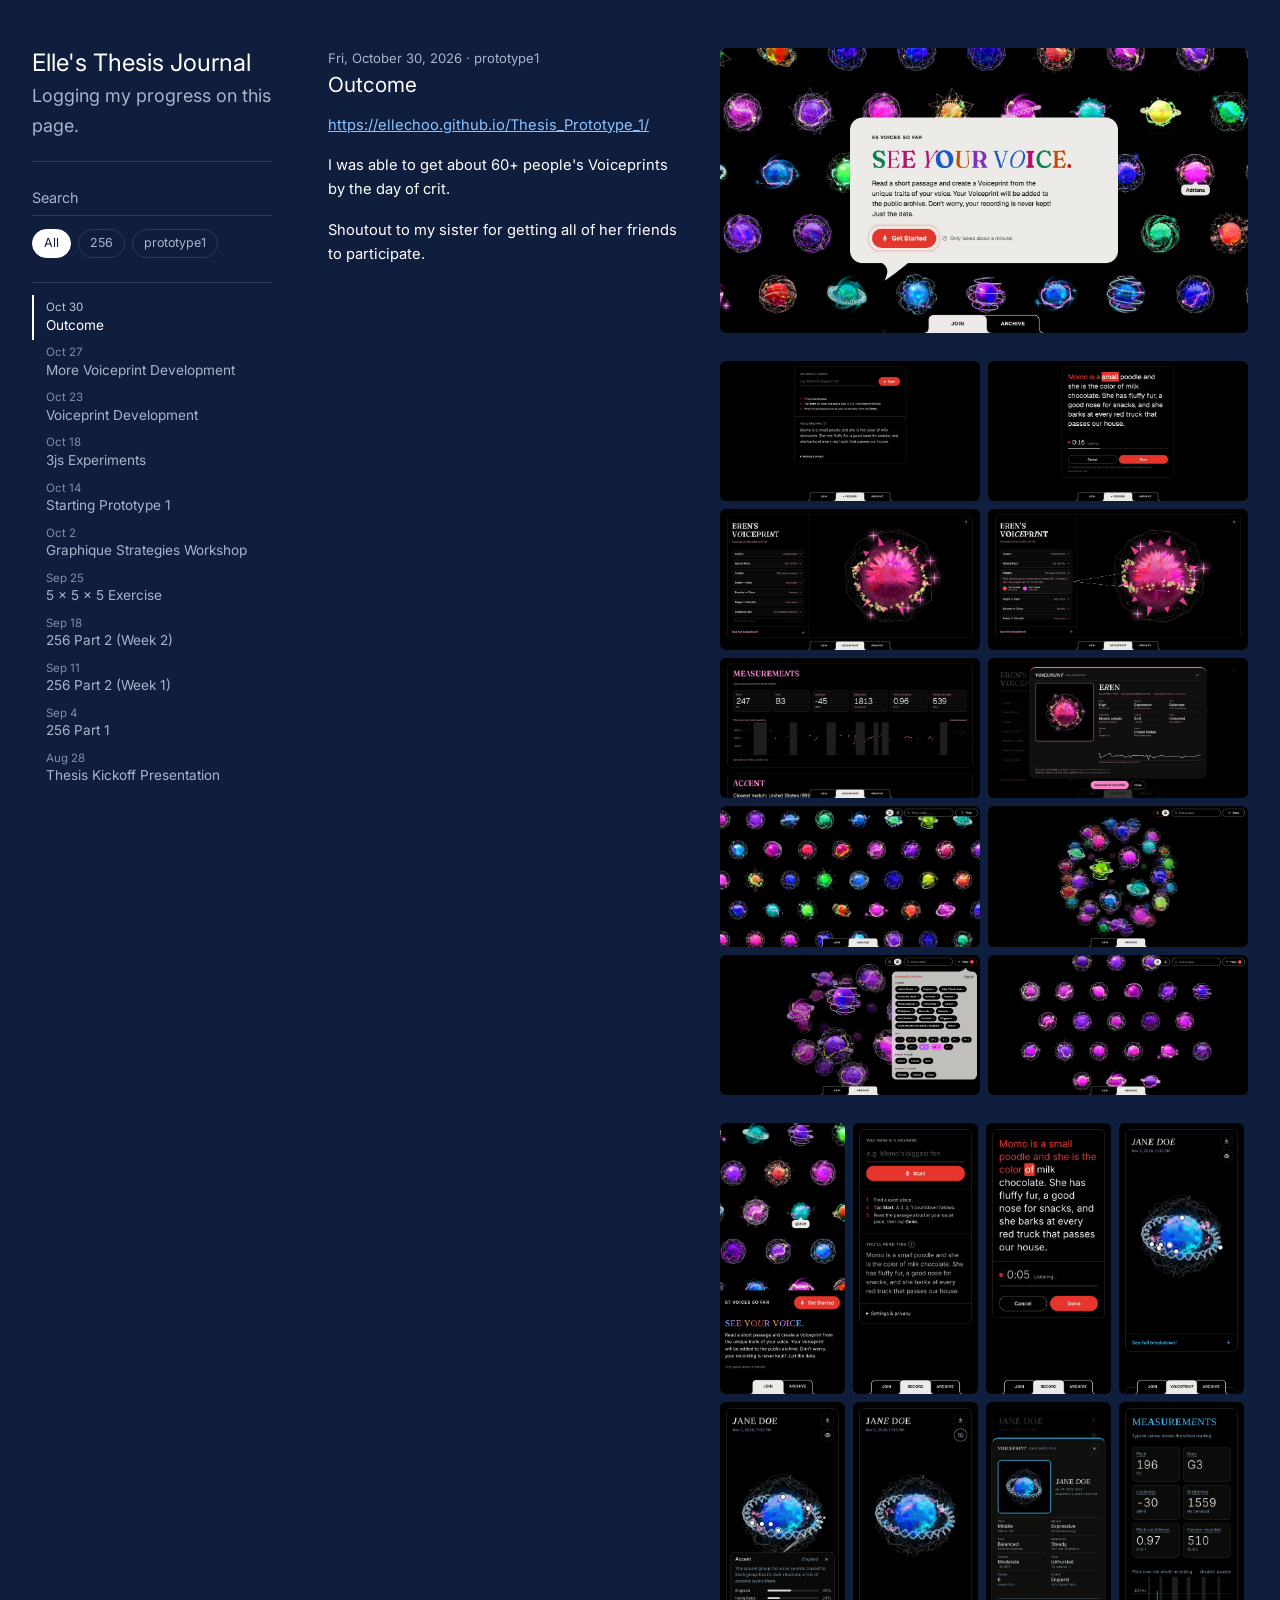
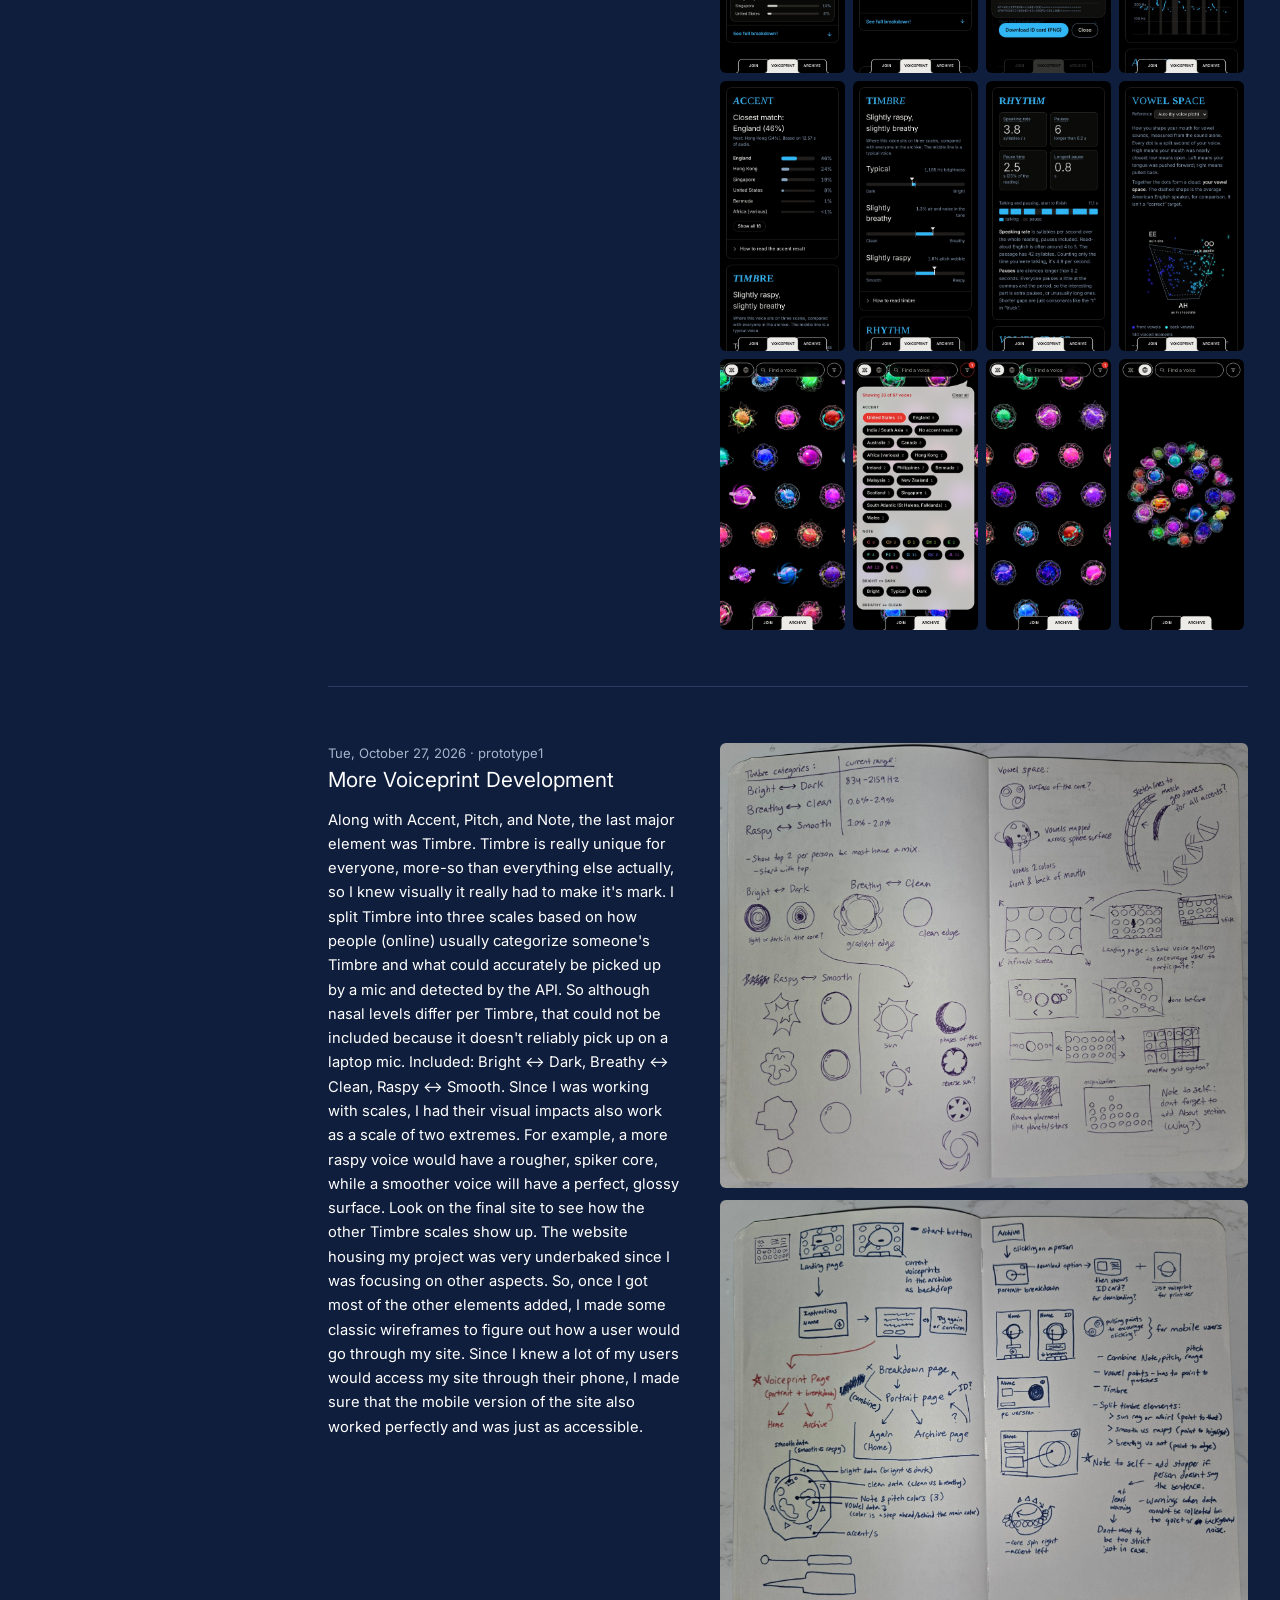
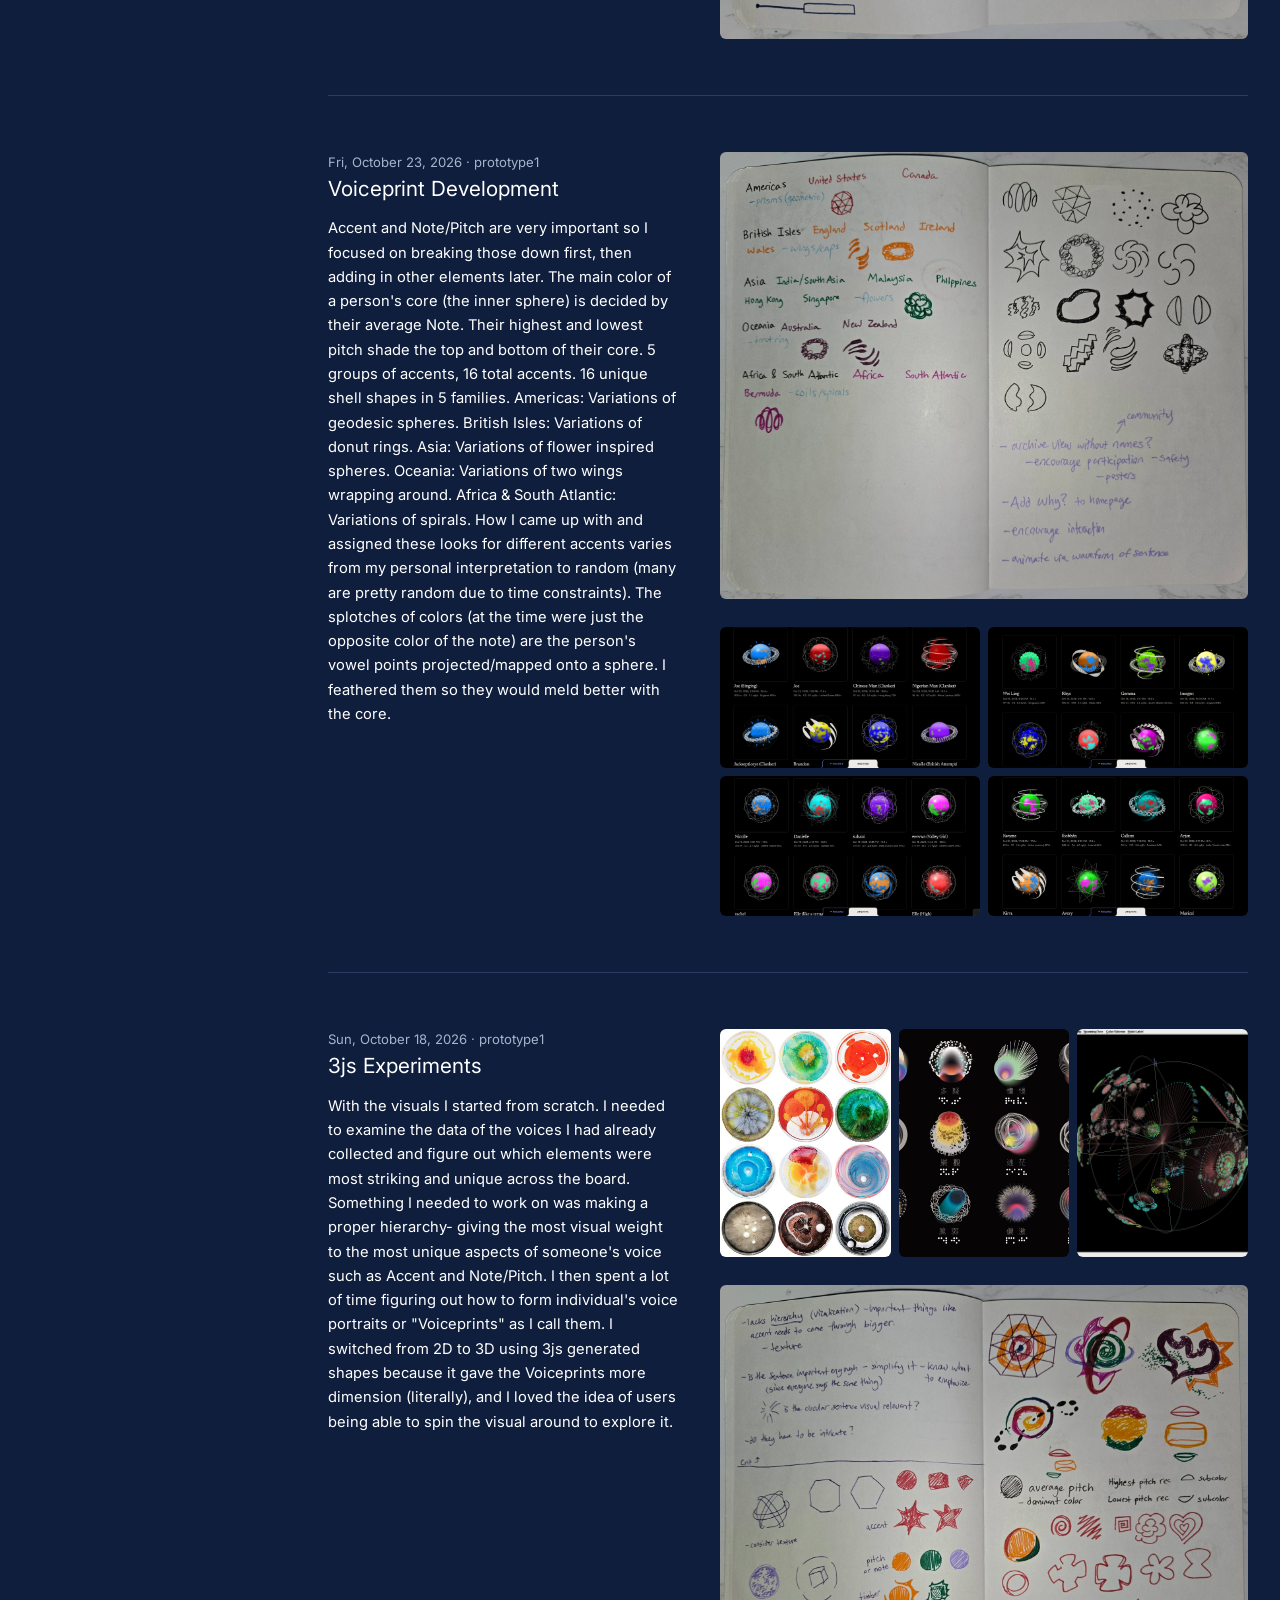
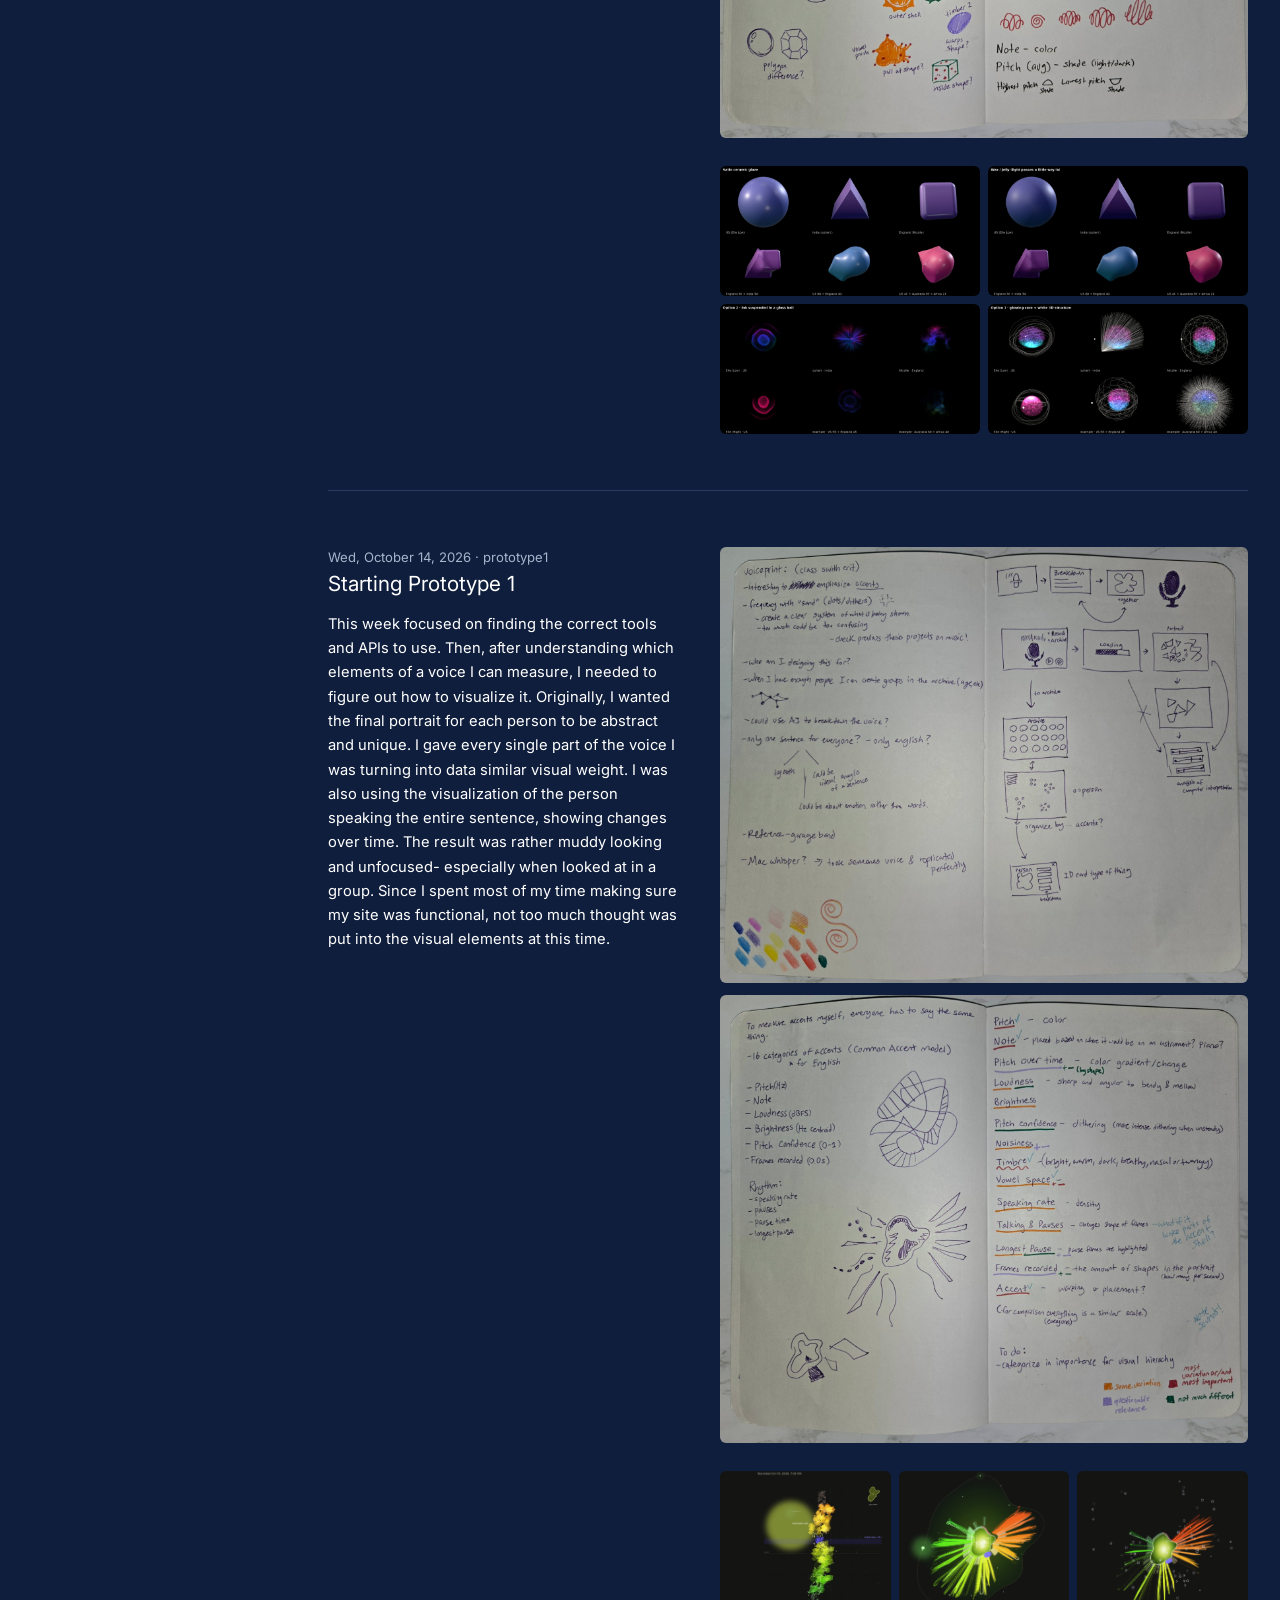
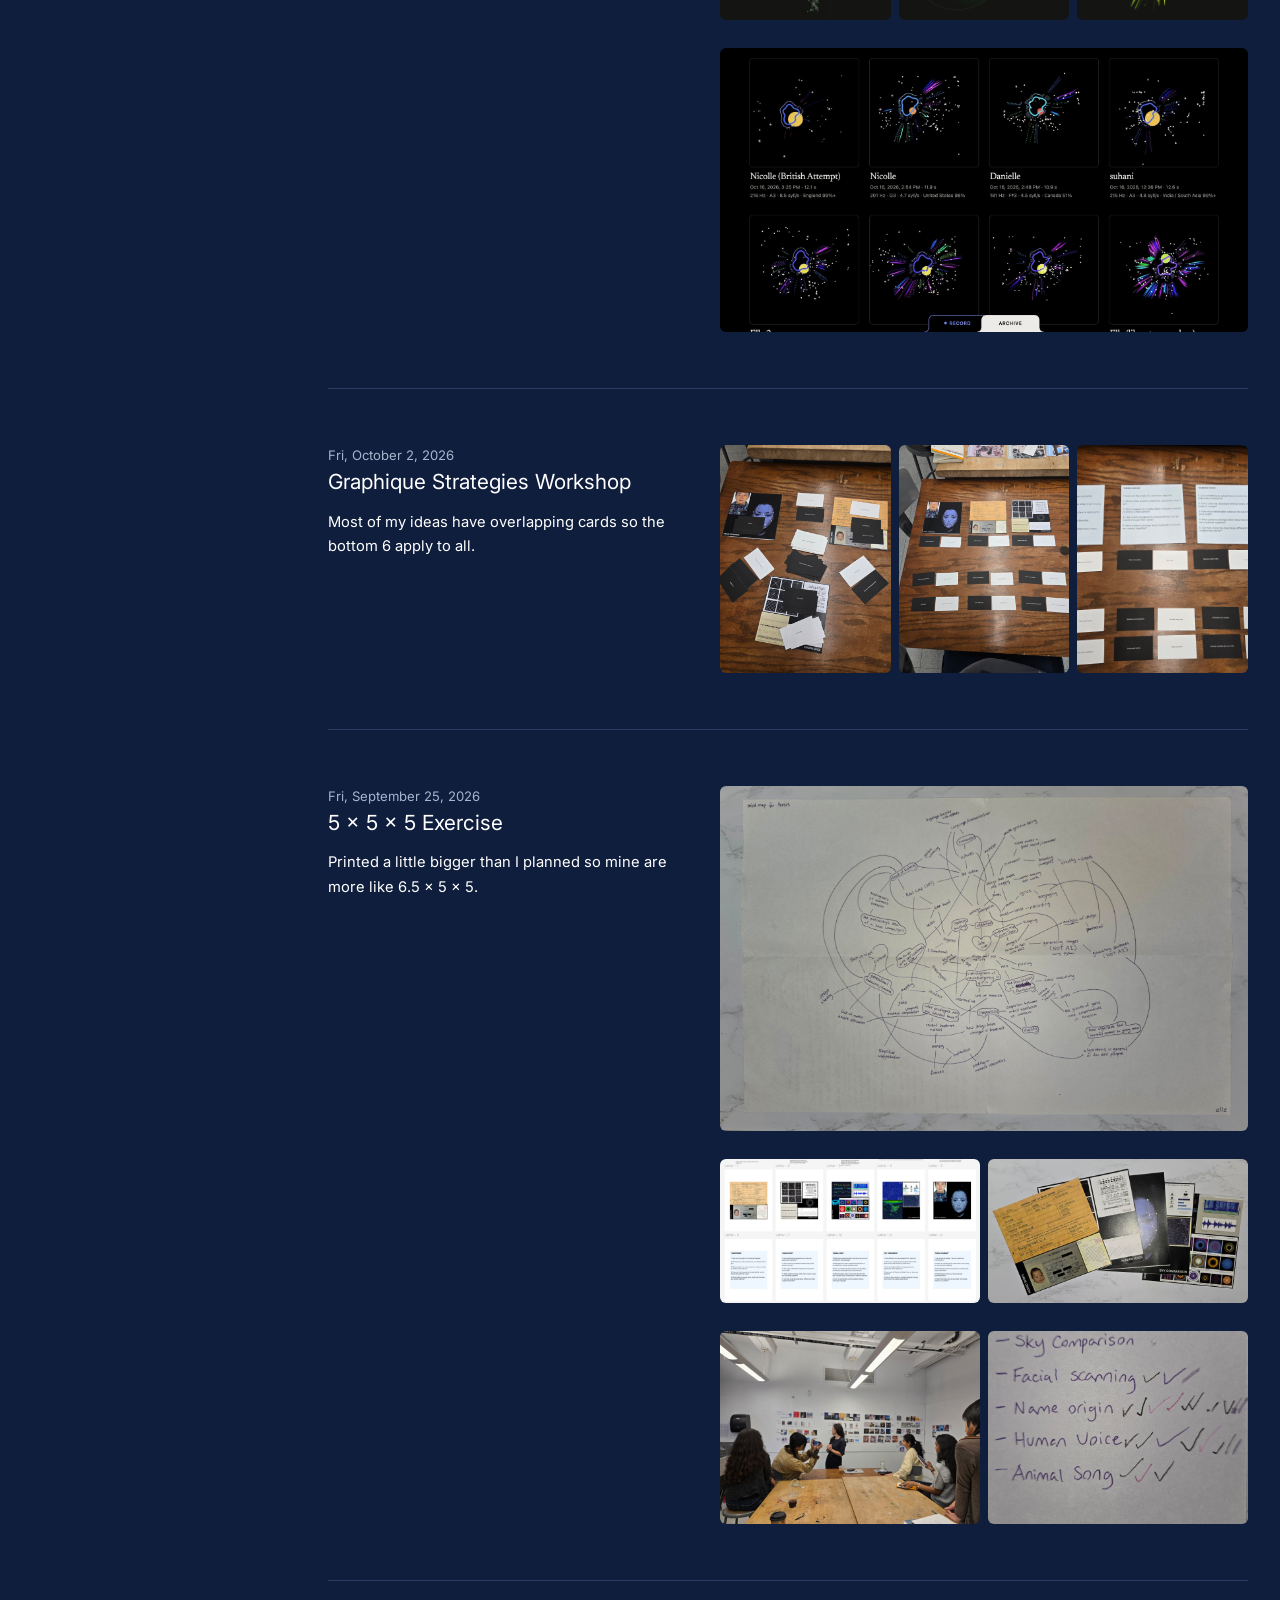
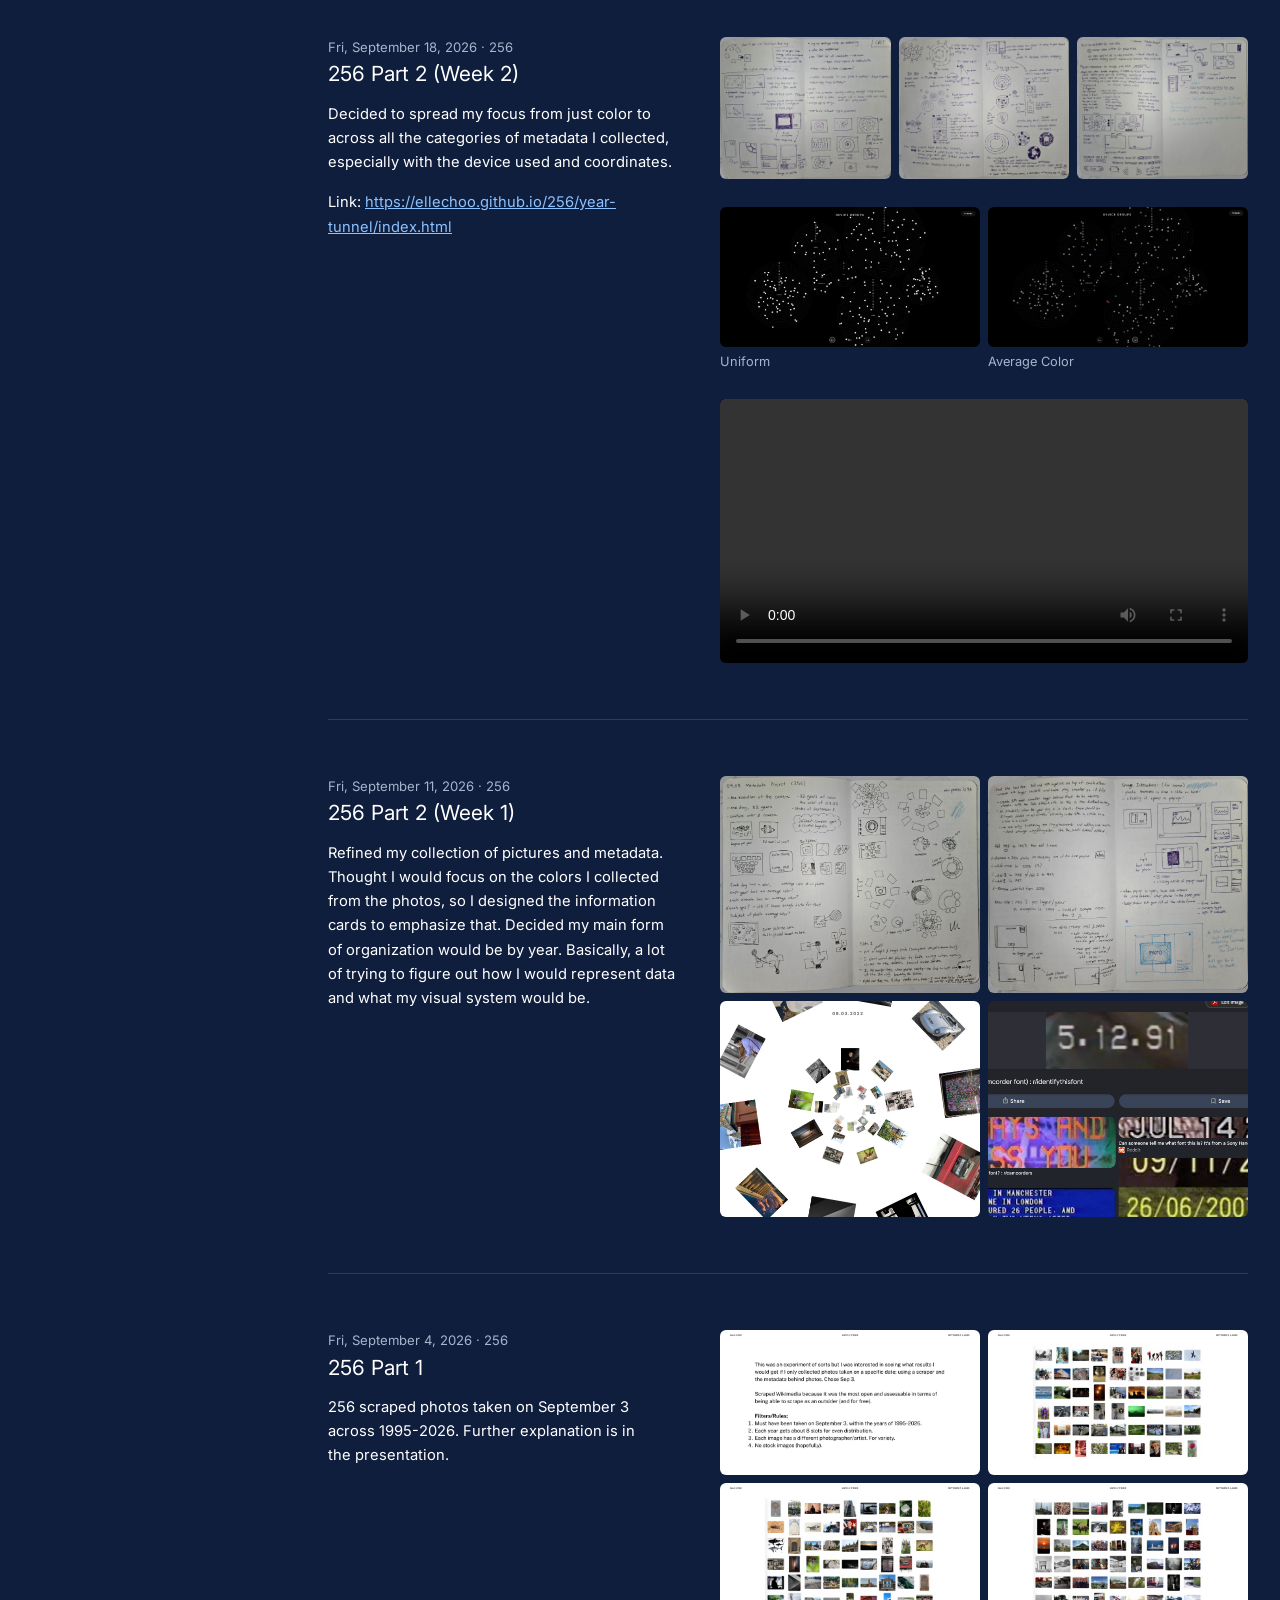
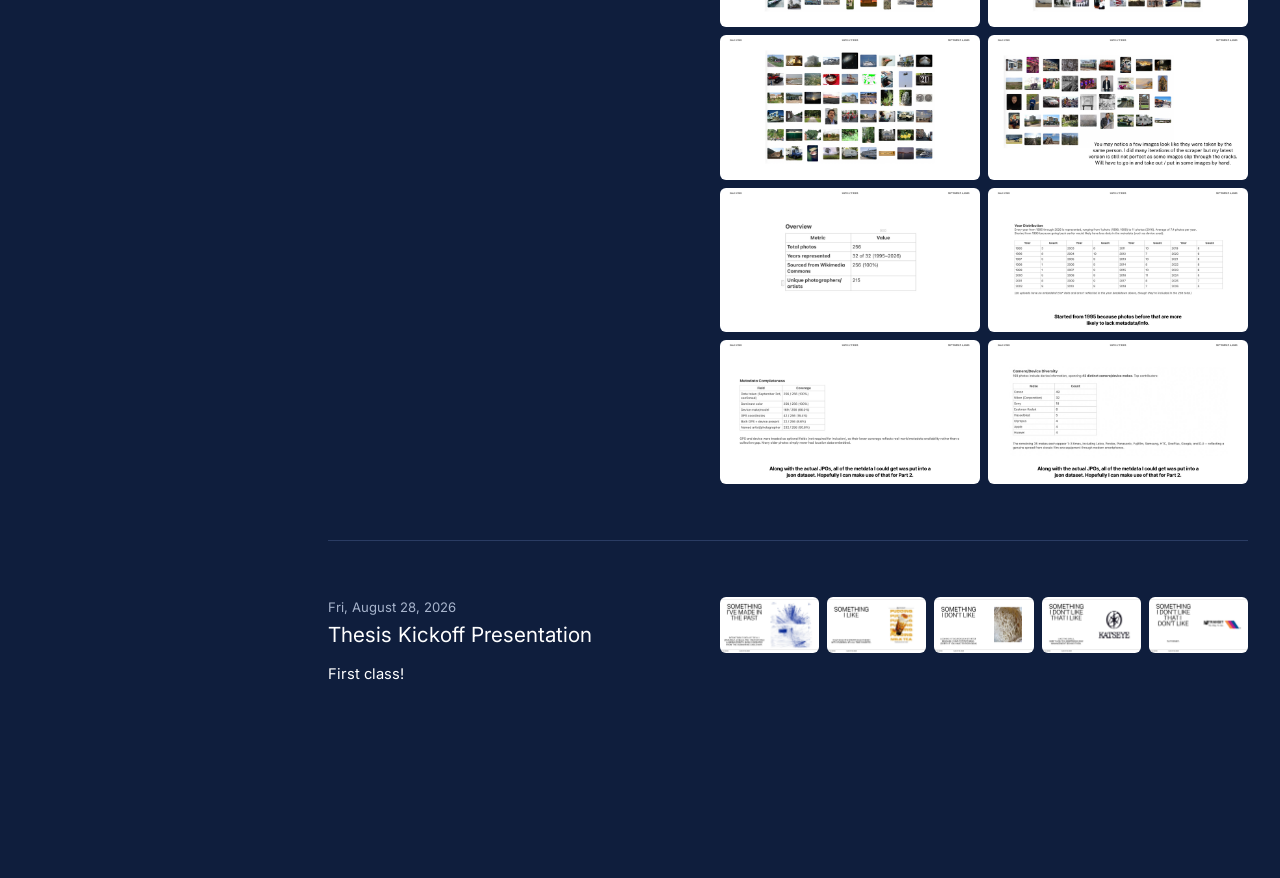
==== commit be093b11: "bro" ====
--- a/index.html
+++ b/index.html
@@ -69,13 +69,30 @@
   }
 
   /* ---------- small markdown ---------- */
+  // Only web, email and relative links are allowed (no "javascript:" and the like).
+  function safeUrl(u) {
+    return /^[a-z][a-z0-9+.-]*:/i.test(u) && !/^(https?|mailto):/i.test(u) ? "#" : u;
+  }
   function inline(s) {
+    // Finished pieces (code, images, link tags) are set aside so later steps can't mangle them,
+    // e.g. the _ or * inside a web address.
+    var kept = [];
+    function keep(html) { kept.push(html); return "\u0000" + (kept.length - 1) + "\u0000"; }
+    function a(url) { return keep('<a href="' + safeUrl(url) + '" target="_blank" rel="noopener">'); }
     return s
-      .replace(/`([^`]+)`/g, "<code>$1</code>")
-      .replace(/!\[([^\]]*)\]\(([^)\s]+)\)/g, '<img src="$2" alt="$1" loading="lazy">')
+      .replace(/`([^`]+)`/g, function (m, c) { return keep("<code>" + c + "</code>"); })
+      .replace(/!\[([^\]]*)\]\(([^)\s]+)\)/g, function (m, alt, src) {
+        return keep('<img src="' + safeUrl(src) + '" alt="' + alt + '" loading="lazy">');
+      })
+      // [text](https://...)
+      .replace(/\[([^\]]+)\]\(([^)\s]+)\)/g, function (m, text, url) { return a(url) + text + keep("</a>"); })
+      // a web address typed or pasted on its own
+      .replace(/\bhttps?:\/\/[^\s<\u0000]*[^\s<\u0000.,;:!?)\]'"]/g, function (url) {
+        return a(url) + keep(url) + keep("</a>");
+      })
       .replace(/\*\*([^*]+)\*\*/g, "<strong>$1</strong>")
       .replace(/(^|[^*\w])\*([^*\n]+)\*/g, "$1<em>$2</em>")
-      .replace(/\[([^\]]+)\]\(([^)\s]+)\)/g, '<a href="$2" target="_blank" rel="noopener">$1</a>');
+      .replace(/\u0000(\d+)\u0000/g, function (m, i) { return kept[+i]; });
   }
   function md(src) {
     var lines = String(src || "").replace(/\r\n?/g, "\n")
--- a/style.css
+++ b/style.css
@@ -12,6 +12,13 @@
   --muted: #a7b4cc;   /* dates, tags, small text */
   --rule:  #2a3c63;   /* thin divider lines */
   --link:  #8cc2ff;   /* links */
+}
+
+
+/* ---------- Photo corners ----------
+   How rounded photos and videos are. 0 = square corners. */
+:root {
+  --photo-radius: 6px;
 }
 
 
@@ -179,6 +186,11 @@
   font-weight: normal;
   line-height: 1.3;
   margin: .1rem 0 .9rem;   /* last number = space between title and text */
+}
+
+/* links inside entry text; long web addresses wrap instead of overflowing */
+.body a {
+  overflow-wrap: anywhere;
 }
 
 /* entry text */
@@ -579,3 +591,14 @@
     grid-template-columns: repeat(3, minmax(0, 1fr));
   }
 }
+
+
+/* Rounded corners on every photo and video (size set by --photo-radius at the top) */
+.body img,
+.pics img,
+.group img,
+.group video,
+.vids video,
+#zoom img {
+  border-radius: var(--photo-radius);
+}
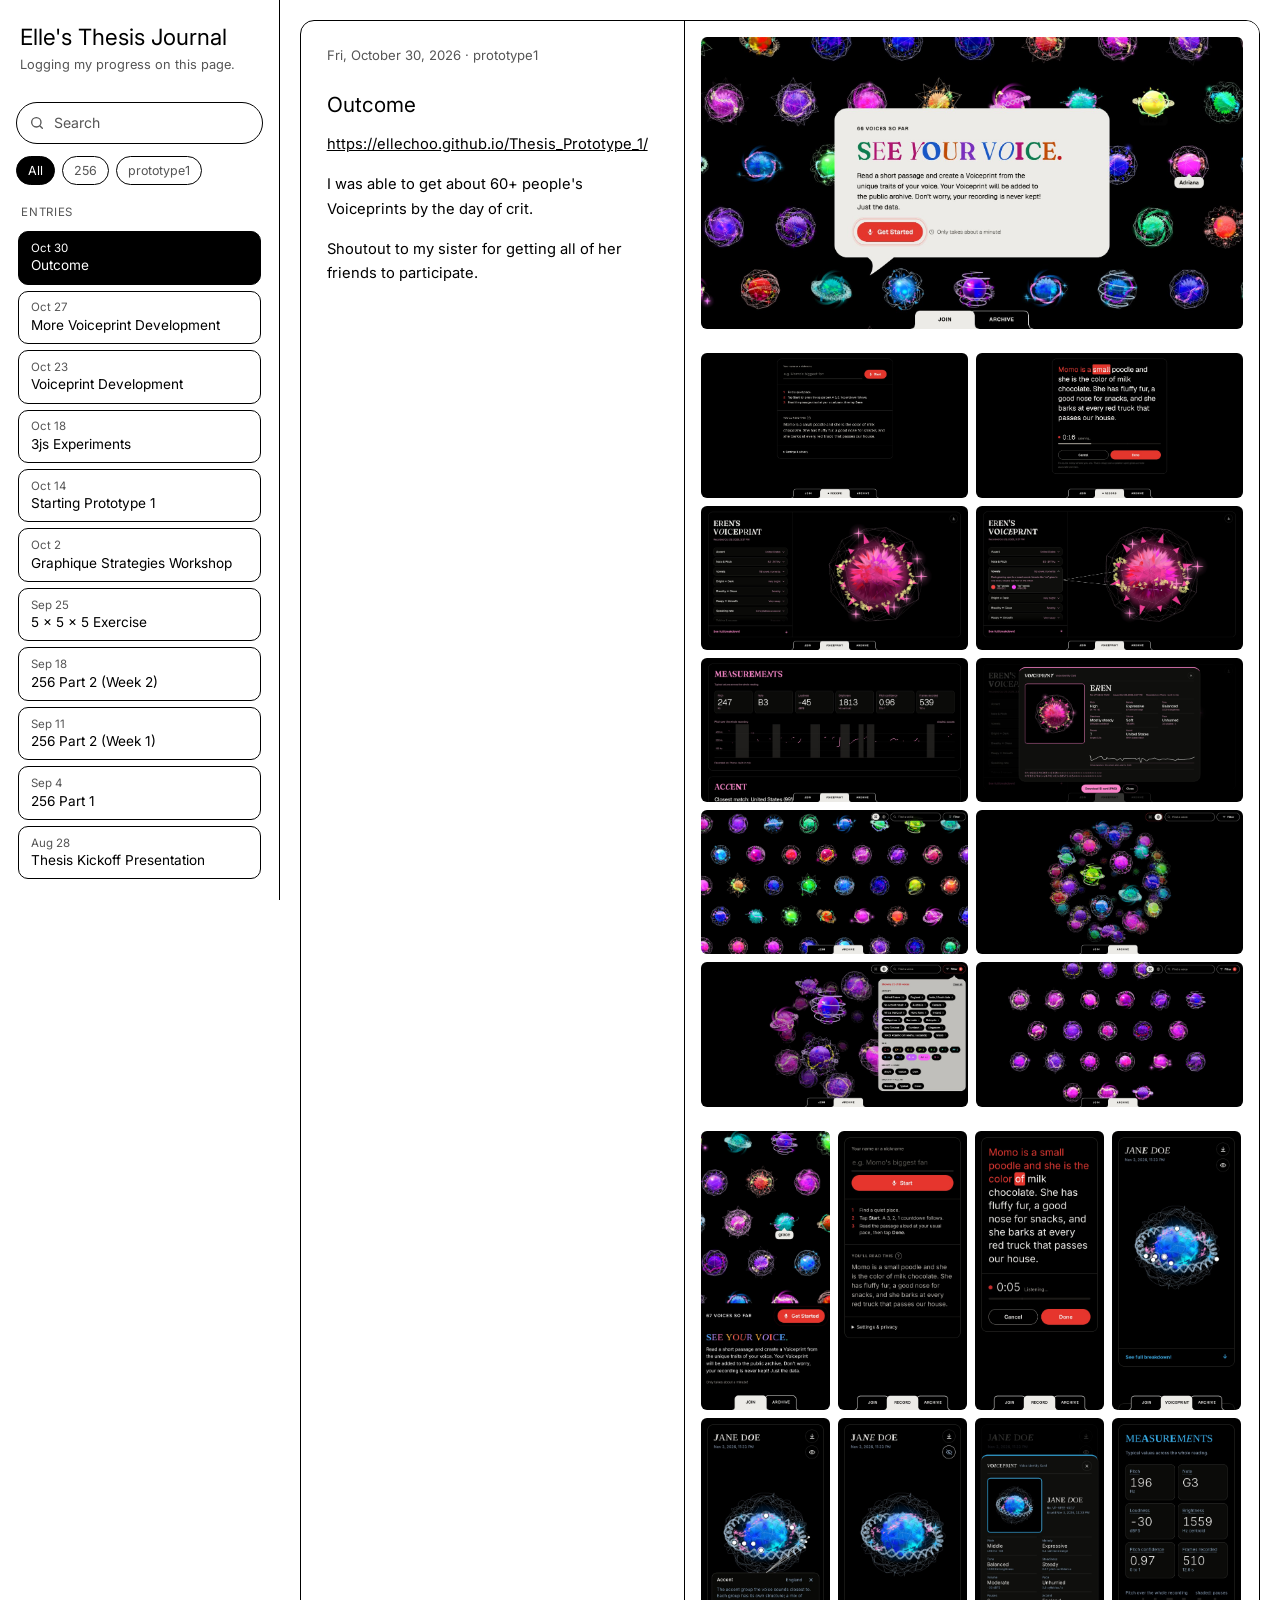
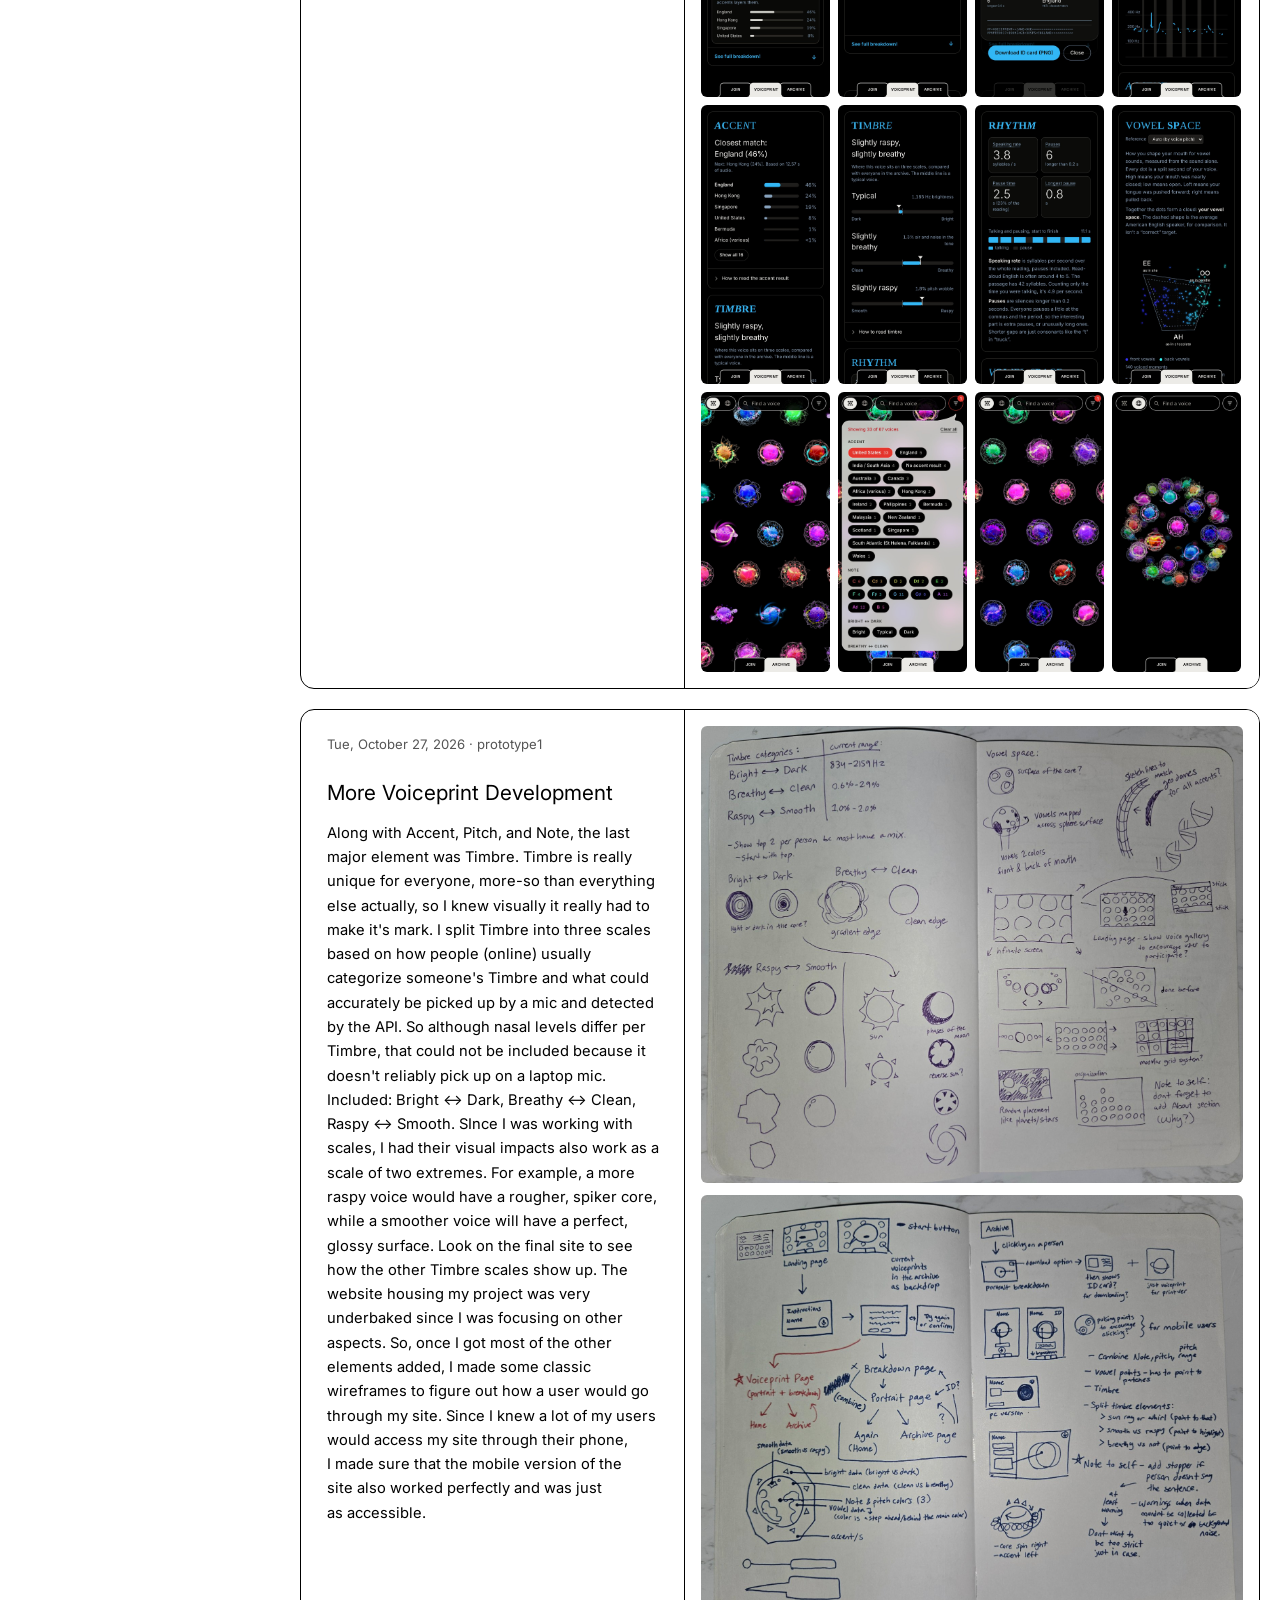
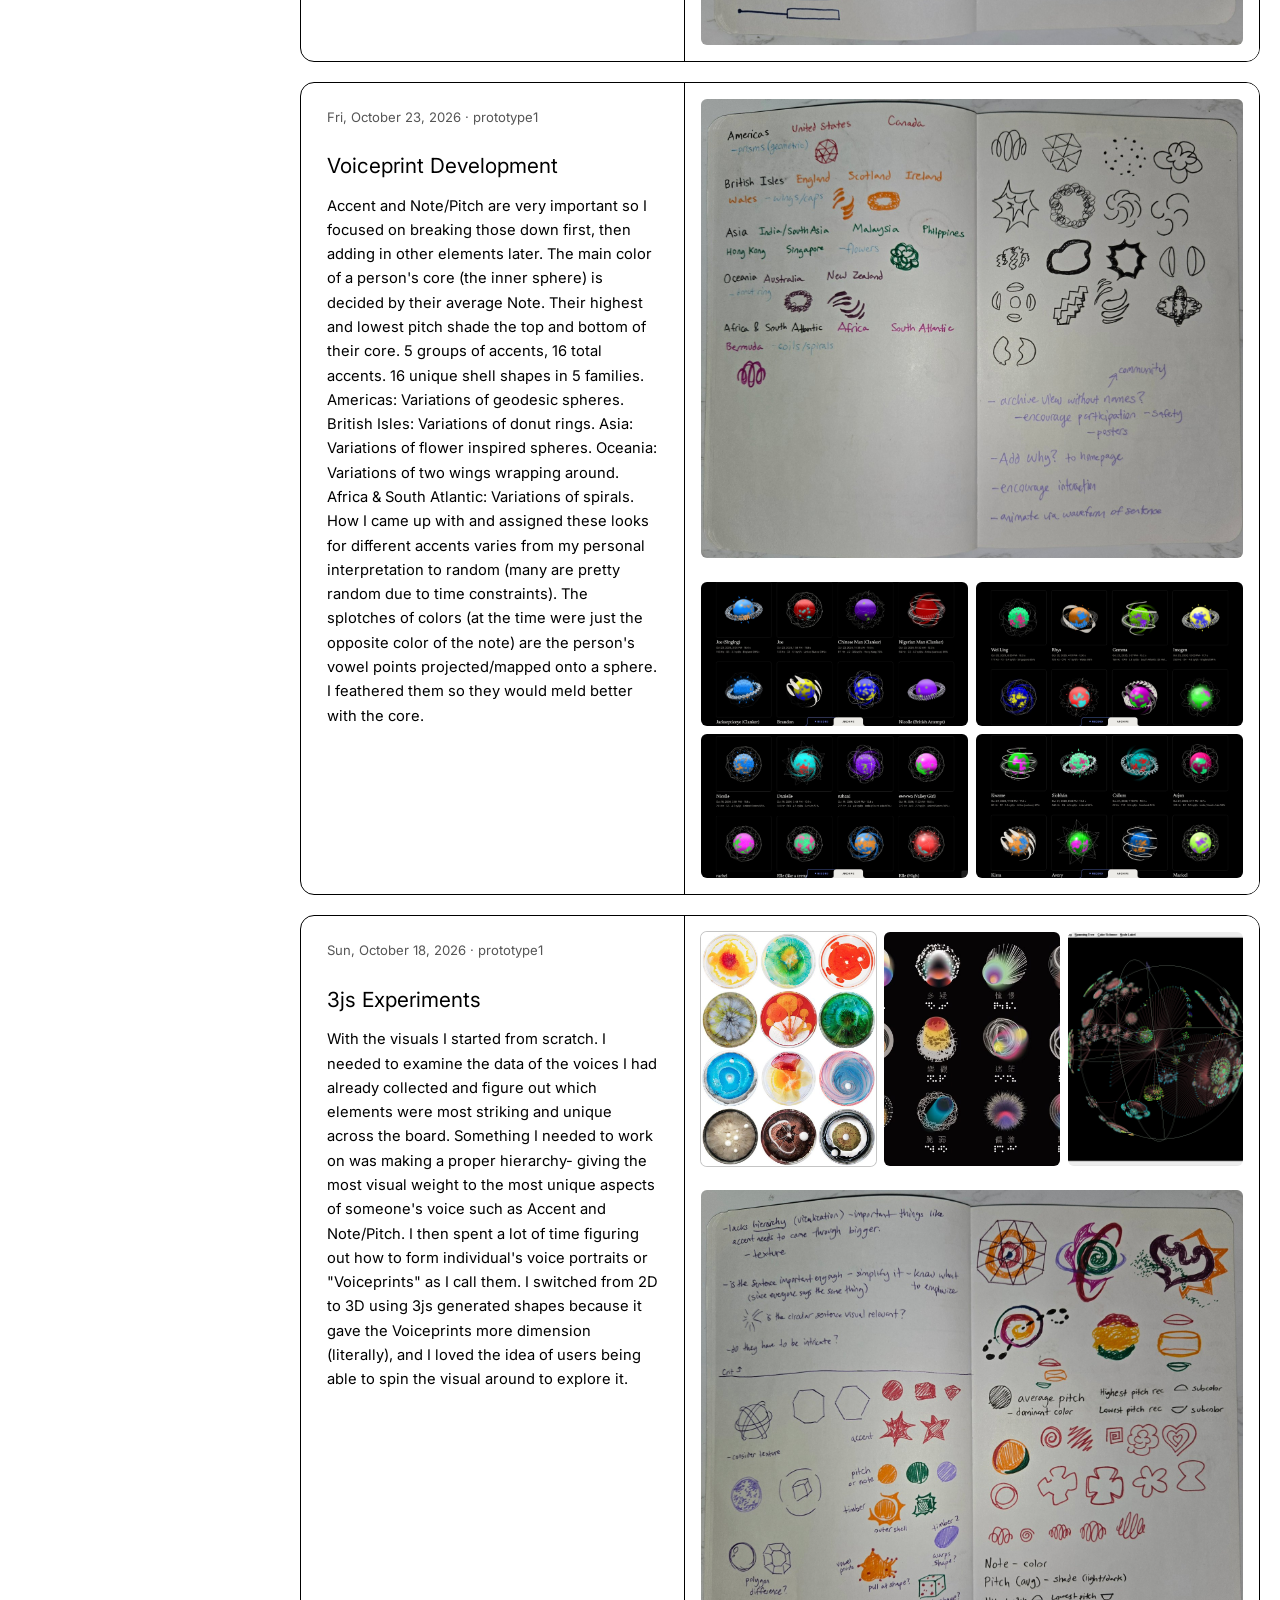
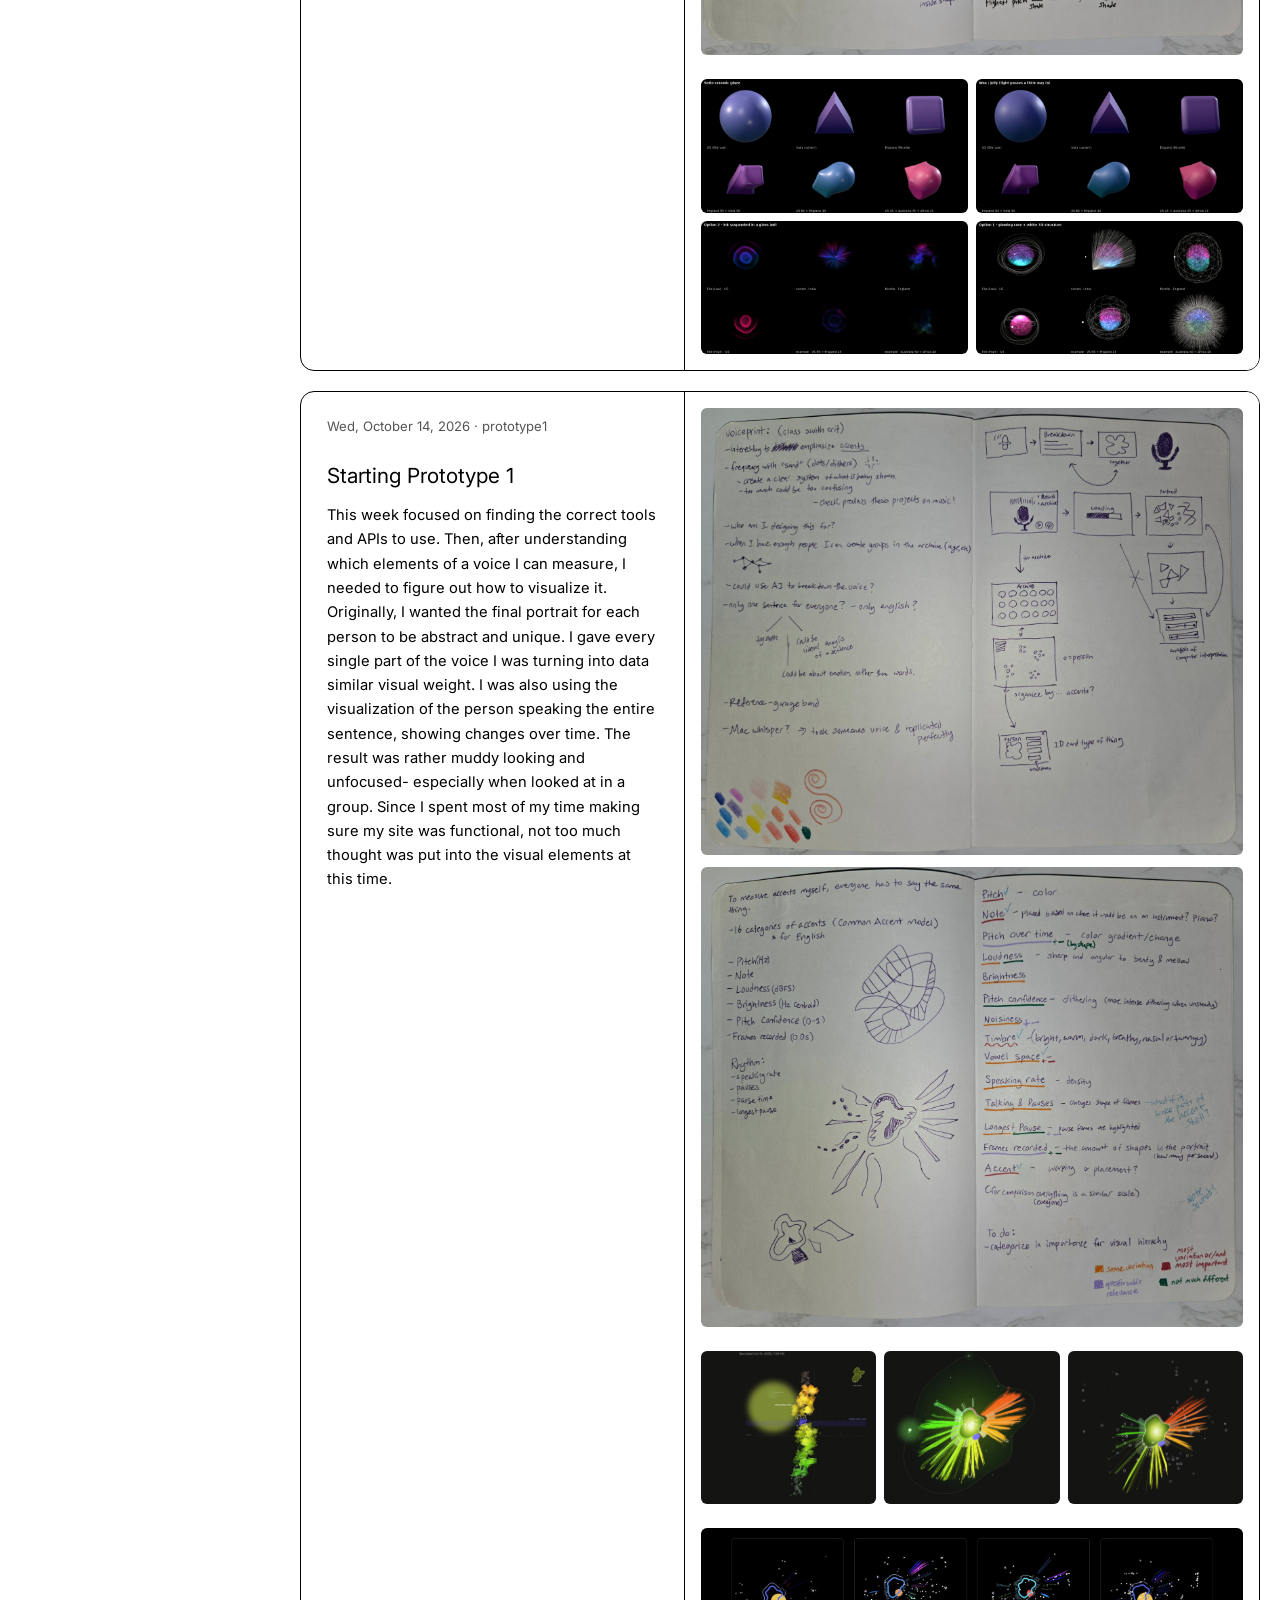
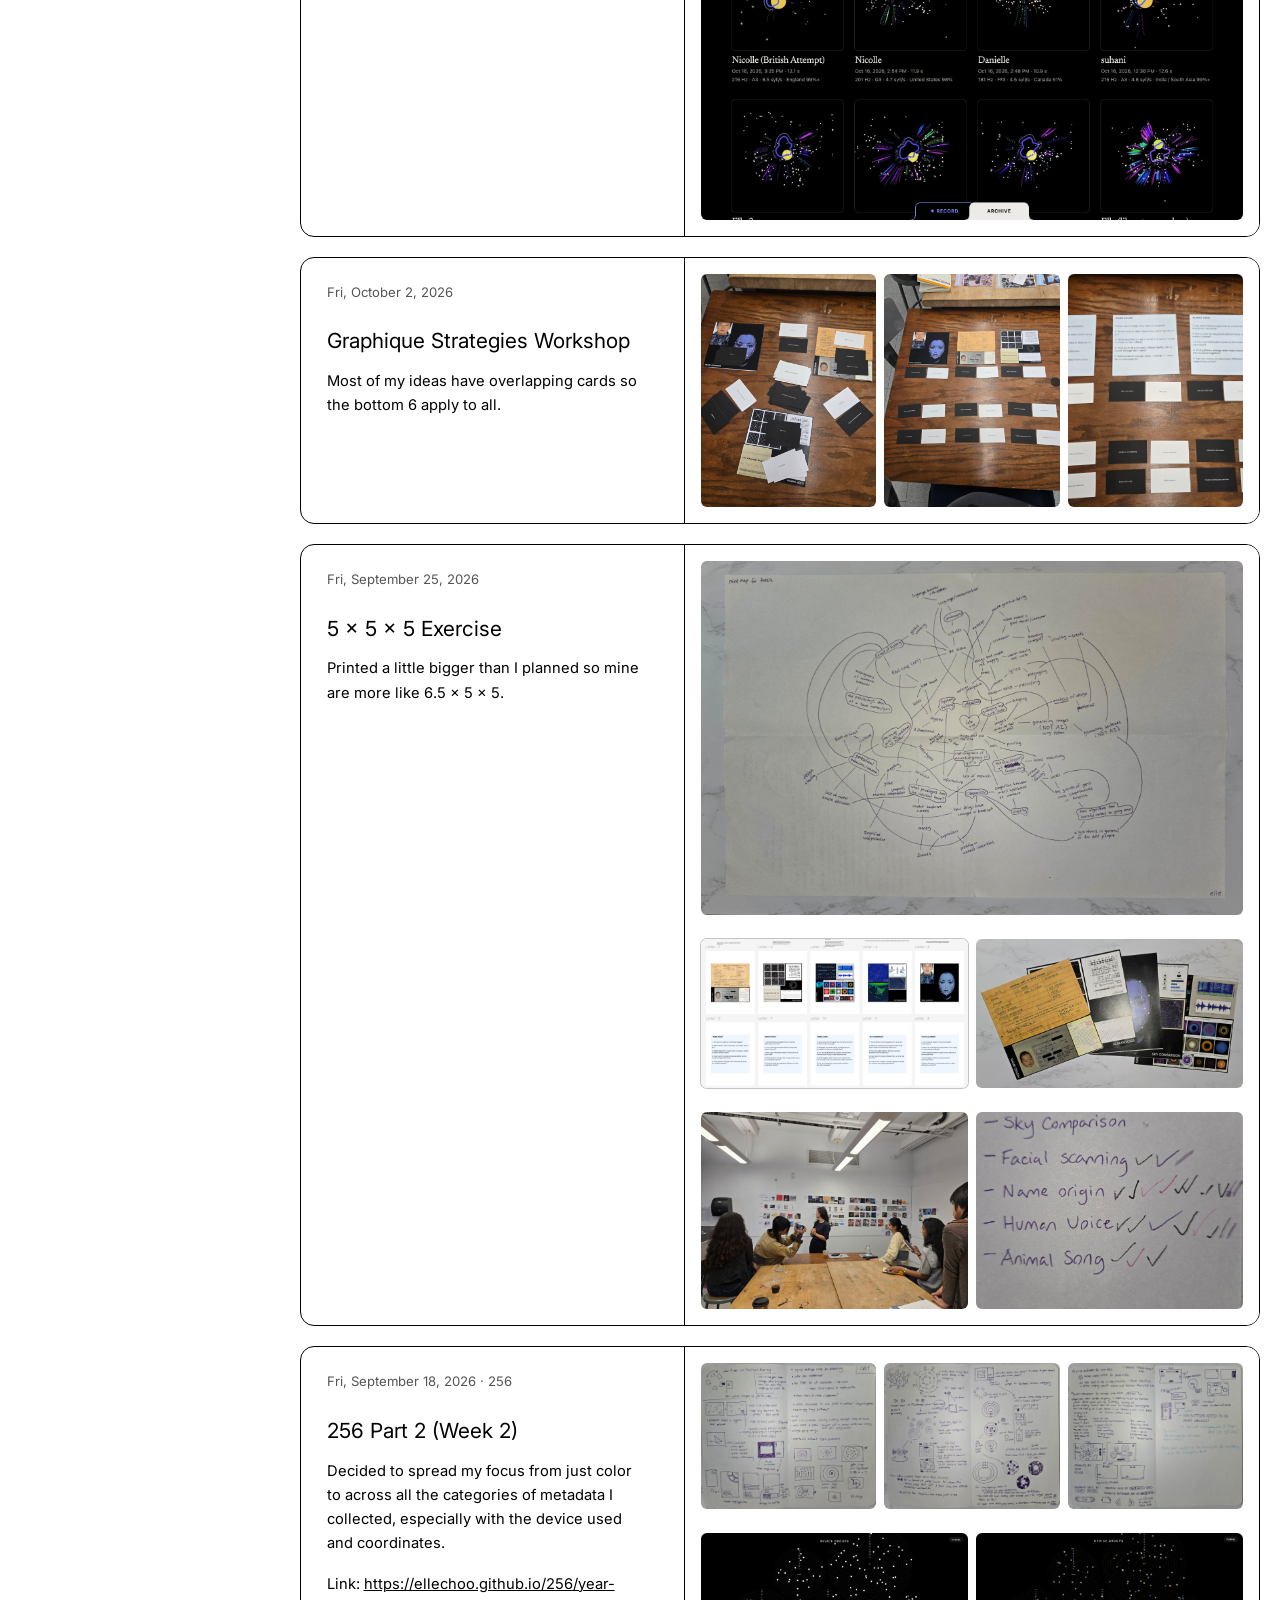
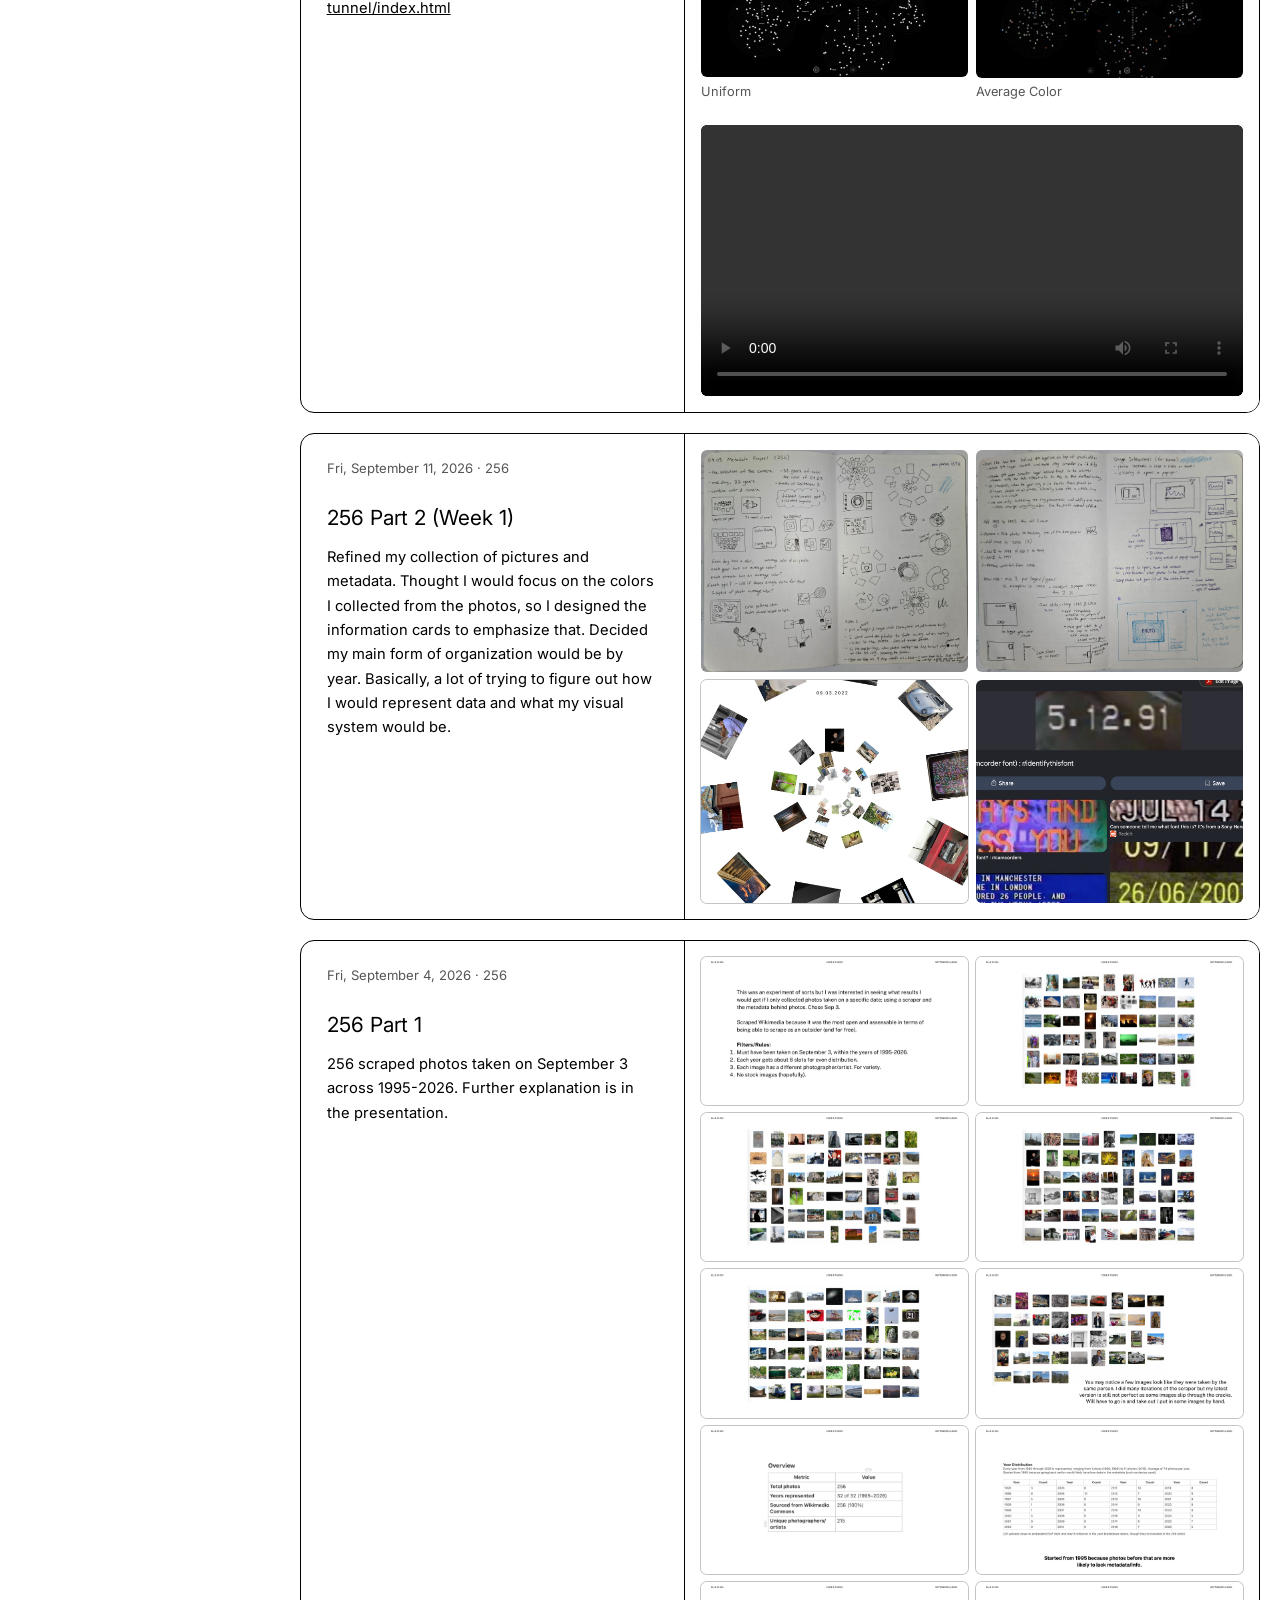
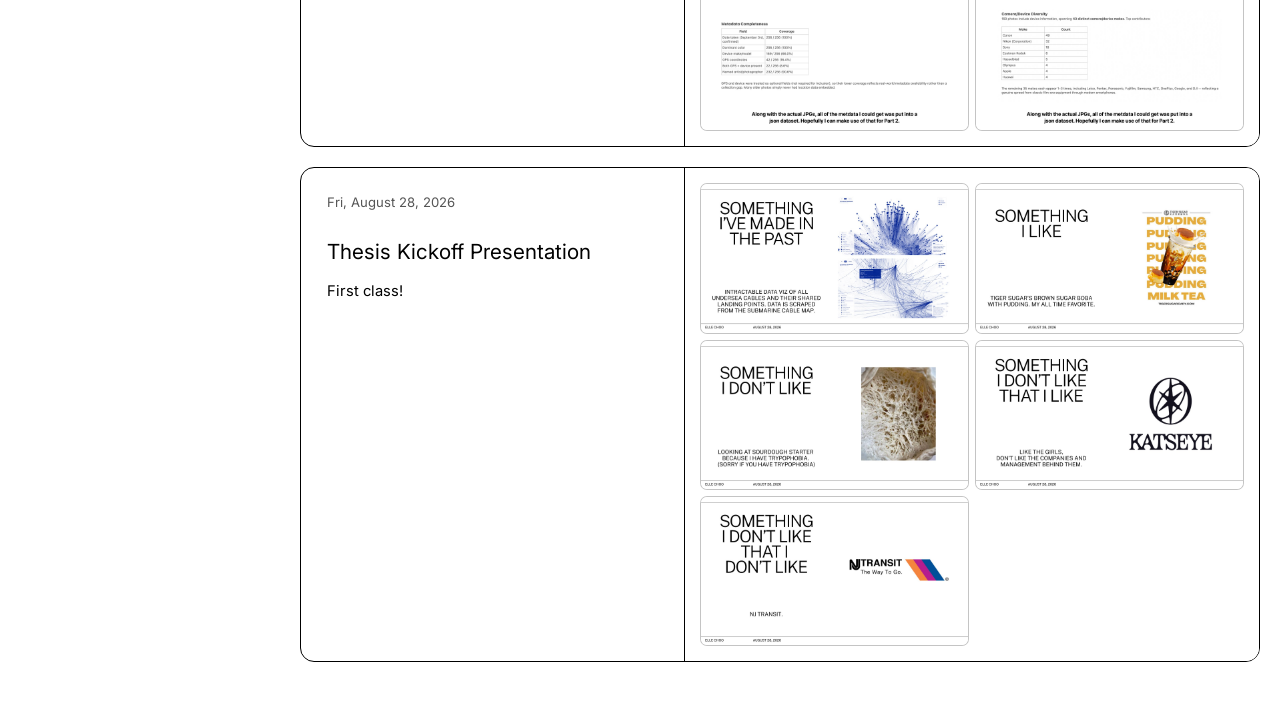
==== commit af0fdd5b: "flashbang" ====
--- a/index.html
+++ b/index.html
@@ -205,6 +205,39 @@
     var count = {}, best = rs[0];
     rs.forEach(function (r) { count[r] = (count[r] || 0) + 1; if (count[r] > count[best]) best = r; });
     box.style.setProperty("--cell-ratio", best);
+  }
+
+  /* ---------- outline for photos with white edges ----------
+     Slides, scans and screenshots on white would melt into the white page.
+     When a photo loads, its outer edge is sampled; if most of it is near-white,
+     the photo gets the "light-edge" class, which draws a thin outline (see style.css). */
+  var LIGHT = 232;          // how bright a pixel must be (0-255) to count as "white"
+  var LIGHT_SHARE = 0.25;   // how much of the edge must be white to get an outline
+  function checkEdge(img) {
+    if (!img.naturalWidth) return;
+    try {
+      var w = 80, h = Math.max(2, Math.round(80 * img.naturalHeight / img.naturalWidth));
+      var c = document.createElement("canvas");
+      c.width = w; c.height = h;
+      var ctx = c.getContext("2d", { willReadFrequently: true });
+      ctx.drawImage(img, 0, 0, w, h);
+      var d = ctx.getImageData(0, 0, w, h).data, white = 0, total = 0;
+      for (var y = 0; y < h; y++) {
+        for (var x = 0; x < w; x++) {
+          if (x > 1 && x < w - 2 && y > 1 && y < h - 2) continue;   // only the outer 2px ring
+          var i = (y * w + x) * 4;
+          var lum = 0.299 * d[i] + 0.587 * d[i + 1] + 0.114 * d[i + 2];
+          total++; if (lum >= LIGHT) white++;
+        }
+      }
+      img.classList.toggle("light-edge", white / total >= LIGHT_SHARE);
+    } catch (e) { /* image from another site that can't be read: leave it as is */ }
+  }
+  function outlineLightPhotos(root) {
+    root.querySelectorAll(".group img, .body img").forEach(function (img) {
+      if (img.complete) checkEdge(img);
+      else img.addEventListener("load", function () { checkEdge(img); });
+    });
   }
 
   /* ---------- photo rows ----------
@@ -372,6 +405,7 @@
           if (!img.complete) img.addEventListener("load", function () { shapeGrid(box); });
         });
       });
+      outlineLightPhotos(feed);
       pinText();
       watchEntries();
     }
--- a/style.css
+++ b/style.css
@@ -7,11 +7,16 @@
 /* ---------- Colors ----------
    Change a color once here and it updates everywhere. */
 :root {
-  --paper: #0f1e3d;   /* page background (dark blue) */
-  --ink:   #ffffff;   /* main text */
-  --muted: #a7b4cc;   /* dates, tags, small text */
-  --rule:  #2a3c63;   /* thin divider lines */
-  --link:  #8cc2ff;   /* links */
+  --paper: #ffffff;   /* page background */
+  --ink:   #000000;   /* main text */
+  --muted: #555555;   /* dates, tags, small text */
+  --rule:  #000000;   /* thin divider lines */
+  --side:  #ffffff;   /* left column (title, search, entry list) */
+  --well:  #ffffff;   /* photo side of each entry */
+  --card:  #ffffff;   /* boxes */
+  --edge:  #000000;   /* outline around boxes, and the lines between sections */
+  --field: #ffffff;   /* search box */
+  --link:  #000000;   /* links */
 }
 
 
@@ -19,6 +24,7 @@
    How rounded photos and videos are. 0 = square corners. */
 :root {
   --photo-radius: 6px;
+  --photo-outline: #c4c4c4;   /* outline on photos with white edges */
 }
 
 
@@ -110,17 +116,17 @@
 #search {
   width: 100%;
   font: inherit;
-  font-size: .9rem;
+  font-size: .88rem;
   color: inherit;
-  background: transparent;
-  border: 0;
-  border-bottom: 1px solid var(--rule);
-  padding: .3rem 0;
+  background: var(--field) url("data:image/svg+xml,%3Csvg xmlns='http://www.w3.org/2000/svg' width='16' height='16' viewBox='0 0 24 24' fill='none' stroke='%23555555' stroke-width='2' stroke-linecap='round'%3E%3Ccircle cx='11' cy='11' r='7'/%3E%3Cpath d='m20 20-3.5-3.5'/%3E%3C/svg%3E") no-repeat .75rem 50%;
+  border: 1px solid var(--edge);
+  border-radius: 999px;          /* pill shape; use 8px for a squarer box */
+  padding: .5rem .9rem .5rem 2.3rem;
 }
 
 #search:focus {
   outline: none;
-  border-bottom-color: var(--ink);
+  border-color: var(--muted);
 }
 
 #search::placeholder {
@@ -325,58 +331,87 @@
 
 /* ==========================================================
    Wide layout (public page only — admin.html is unaffected)
-   Sidebar on the left with the entry list; each entry shows
-   its text on the left and its photos on the right.
+   Left: a full-height column with the title, search, tags and the entry list.
+   Right: one box per entry, its text on the left and its photos on the right,
+   with a line between them. Each photo group is its own box too.
    ========================================================== */
 .journal {
-  max-width: 1760px;     /* how wide the whole page gets */
-  padding: 0 2rem;   /* bottom space lives on main, so the sidebar never slides up at the end */
+  max-width: none;       /* runs edge to edge */
+  padding: 0;
   display: grid;
-  grid-template-columns: 240px minmax(0, 1fr);   /* sidebar width | entries */
-  gap: 3.5rem;
-}
-
-/* Sidebar */
+  grid-template-columns: 280px minmax(0, 1fr);   /* left column width | entries */
+  gap: 0;
+}
+
+/* ---------- Left column ---------- */
 .side {
   position: sticky;
   top: 0;
   height: 100vh;
   display: flex;
   flex-direction: column;
-  padding: 3rem 0 2rem;
-}
-
+  gap: 1rem;
+  padding: 1.5rem 1rem 1.25rem;
+  background: var(--side);
+  border-right: 1px solid var(--edge);
+}
+
+/* title and subtitle (no box) */
 .journal .site-head {
   display: block;
-  padding-bottom: 1.25rem;
-  margin-bottom: 1.25rem;
+  margin: 0;
+  padding: 0 .25rem;
+  border: 0;
 }
 
 .journal .site-head h1 {
-  font-size: 1.5rem;
-  line-height: 1.25;
+  font-size: 1.4rem;
+  line-height: 1.2;
+}
+
+/* the subtitle under the title */
+.journal .site-head p {
+  font-size: .8rem;
+  line-height: 1.4;
+  margin-top: .35rem;
 }
 
 .journal .finder {
   flex: none;
   width: auto;
-  margin: 0 0 1.5rem;
-}
-
-/* The list of entries */
+  margin: .75rem 0 0;   /* space above the search bar */
+}
+
+/* The list of entries: each one is its own box */
 #toc {
   flex: 1;
+  min-height: 0;
   overflow-y: auto;
-  border-top: 1px solid var(--rule);
-  padding-top: .75rem;
   scrollbar-width: thin;
+  display: flex;
+  flex-direction: column;
+  gap: 6px;
+  padding: 0 2px 2px;
+}
+
+#toc::before {
+  content: "Entries";
+  display: block;
+  font-size: .72rem;
+  letter-spacing: .06em;
+  text-transform: uppercase;
+  color: var(--muted);
+  padding: .1rem .2rem .2rem;
 }
 
 #toc a {
   display: block;
-  padding: .35rem 0 .35rem .75rem;
-  border-left: 2px solid transparent;
-  color: var(--muted);
+  flex: none;
+  padding: .55rem .75rem;
+  background: var(--card);
+  border: 1px solid var(--edge);
+  border-radius: 10px;
+  color: var(--ink);
   text-decoration: none;
   font-size: .85rem;
   line-height: 1.35;
@@ -385,34 +420,67 @@
 #toc a span {
   display: block;
   font-size: .72rem;
-  opacity: .75;
+  color: var(--muted);
 }
 
 #toc a:hover {
-  color: var(--ink);
-}
-
-/* the entry you're currently reading */
+  box-shadow: inset 0 0 0 1px var(--edge);   /* outline looks a bit heavier */
+}
+
+/* the entry you're currently reading: filled in */
 #toc a.on {
-  color: var(--ink);
-  border-left-color: var(--ink);
-}
-
-/* Entries */
+  color: var(--paper);
+  background: var(--ink);
+  border-color: var(--ink);
+}
+
+#toc a.on span {
+  color: var(--paper);
+}
+
+/* ---------- Entry boxes ---------- */
 .journal main {
-  padding: 3rem 0 4rem;
   min-width: 0;
+  padding: 1.25rem 1.25rem 3rem;
 }
 
 .journal article {
-  scroll-margin-top: 2rem;   /* space above an entry when jumping to it */
-  padding-bottom: 3.5rem;
-  margin-bottom: 3.5rem;
-  border-bottom: 1px solid var(--rule);
+  scroll-margin-top: 1.25rem;  /* space above an entry when jumping to it */
+  margin: 0 0 1.25rem;         /* space between entry boxes */
+  background: var(--card);
+  border: 1px solid var(--edge);
+  border-radius: 14px;
 }
 
 .journal article:last-child {
-  border-bottom: 0;
+  margin-bottom: 0;
+}
+
+/* the text side */
+.journal .text {
+  padding: 1.5rem 1.6rem 1.4rem;
+}
+
+/* space between the date and the entry title */
+.journal .text h2 {
+  margin-top: 1.5rem;
+}
+
+.journal .text .body > :last-child {
+  margin-bottom: 0;
+}
+
+/* the photo side, below or beside the text with a line between */
+.journal .media {
+  padding: 1rem;
+  background: var(--well);
+  border-top: 1px solid var(--edge);
+  border-radius: 0 0 13px 13px;
+}
+
+/* photo groups sit on their own (no box); extra space between groups sets them apart */
+.journal .group + .group {
+  margin-top: 1.5rem;
 }
 
 .journal .pics {
@@ -423,19 +491,26 @@
   margin-top: 0;
 }
 
-/* Text left, photos right — only when there's room */
+/* Wide screens: text on the left, photos on the right */
 @media (min-width: 1150px) {
   .journal article.has-media {
     display: grid;
     grid-template-columns: minmax(0, 2fr) minmax(0, 3fr);   /* text : photos */
-    gap: 2.5rem;
-    align-items: start;
+    align-items: stretch;
+  }
+  .journal article.has-media .text {
+    align-self: start;
   }
   .journal .text.pin {
     position: sticky;
-    top: 2rem;
-  }
-  /* smaller photo rows in the right column, so more fit across */
+    top: 0;
+  }
+  .journal .media {
+    border-top: 0;
+    border-left: 1px solid var(--edge);
+    border-radius: 0 13px 13px 0;
+  }
+  /* smaller photo rows in the right side, so more fit across */
   .journal .pics {
     --photo-height: 125px;
     --photo-max-height: 200px;
@@ -443,34 +518,36 @@
   }
   /* entries with no photos keep a comfortable reading width */
   .journal article.no-media .text {
-    max-width: 640px;
-  }
-}
-
-@media (max-width: 1149px) {
-  .journal .text { max-width: 640px; }
-  .journal .media { margin-top: 1rem; }
-}
-
-/* Tablets and phones: back to one column, sidebar becomes the header */
+    max-width: 760px;
+  }
+}
+
+/* Tablets and phones: one column, the left column becomes the top of the page */
 @media (max-width: 860px) {
   .journal {
     display: block;
-    max-width: 640px;
-    padding: 2.5rem 1.25rem 4rem;
   }
   .side {
     position: static;
     height: auto;
-    padding: 0;
-    border-bottom: 1px solid var(--rule);
-    margin-bottom: 2.5rem;
+    border-right: 0;
+    border-bottom: 1px solid var(--edge);
+    padding: 1.25rem 1rem;
   }
   #toc {
     display: none;
   }
   .journal main {
-    padding-top: 0;
+    padding: .75rem .75rem 2rem;
+  }
+  .journal article {
+    margin-bottom: .75rem;
+  }
+  .journal .text {
+    padding: 1.2rem 1.2rem 1.1rem;
+  }
+  .journal .media {
+    padding: .6rem;
   }
 }
 
@@ -592,6 +669,12 @@
   }
 }
 
+
+/* Thin outline on photos whose edges are white (slides, scans, screenshots),
+   so they don't melt into the white page. index.html decides which ones. */
+img.light-edge {
+  box-shadow: 0 0 0 1px var(--photo-outline, #c4c4c4);
+}
 
 /* Rounded corners on every photo and video (size set by --photo-radius at the top) */
 .body img,
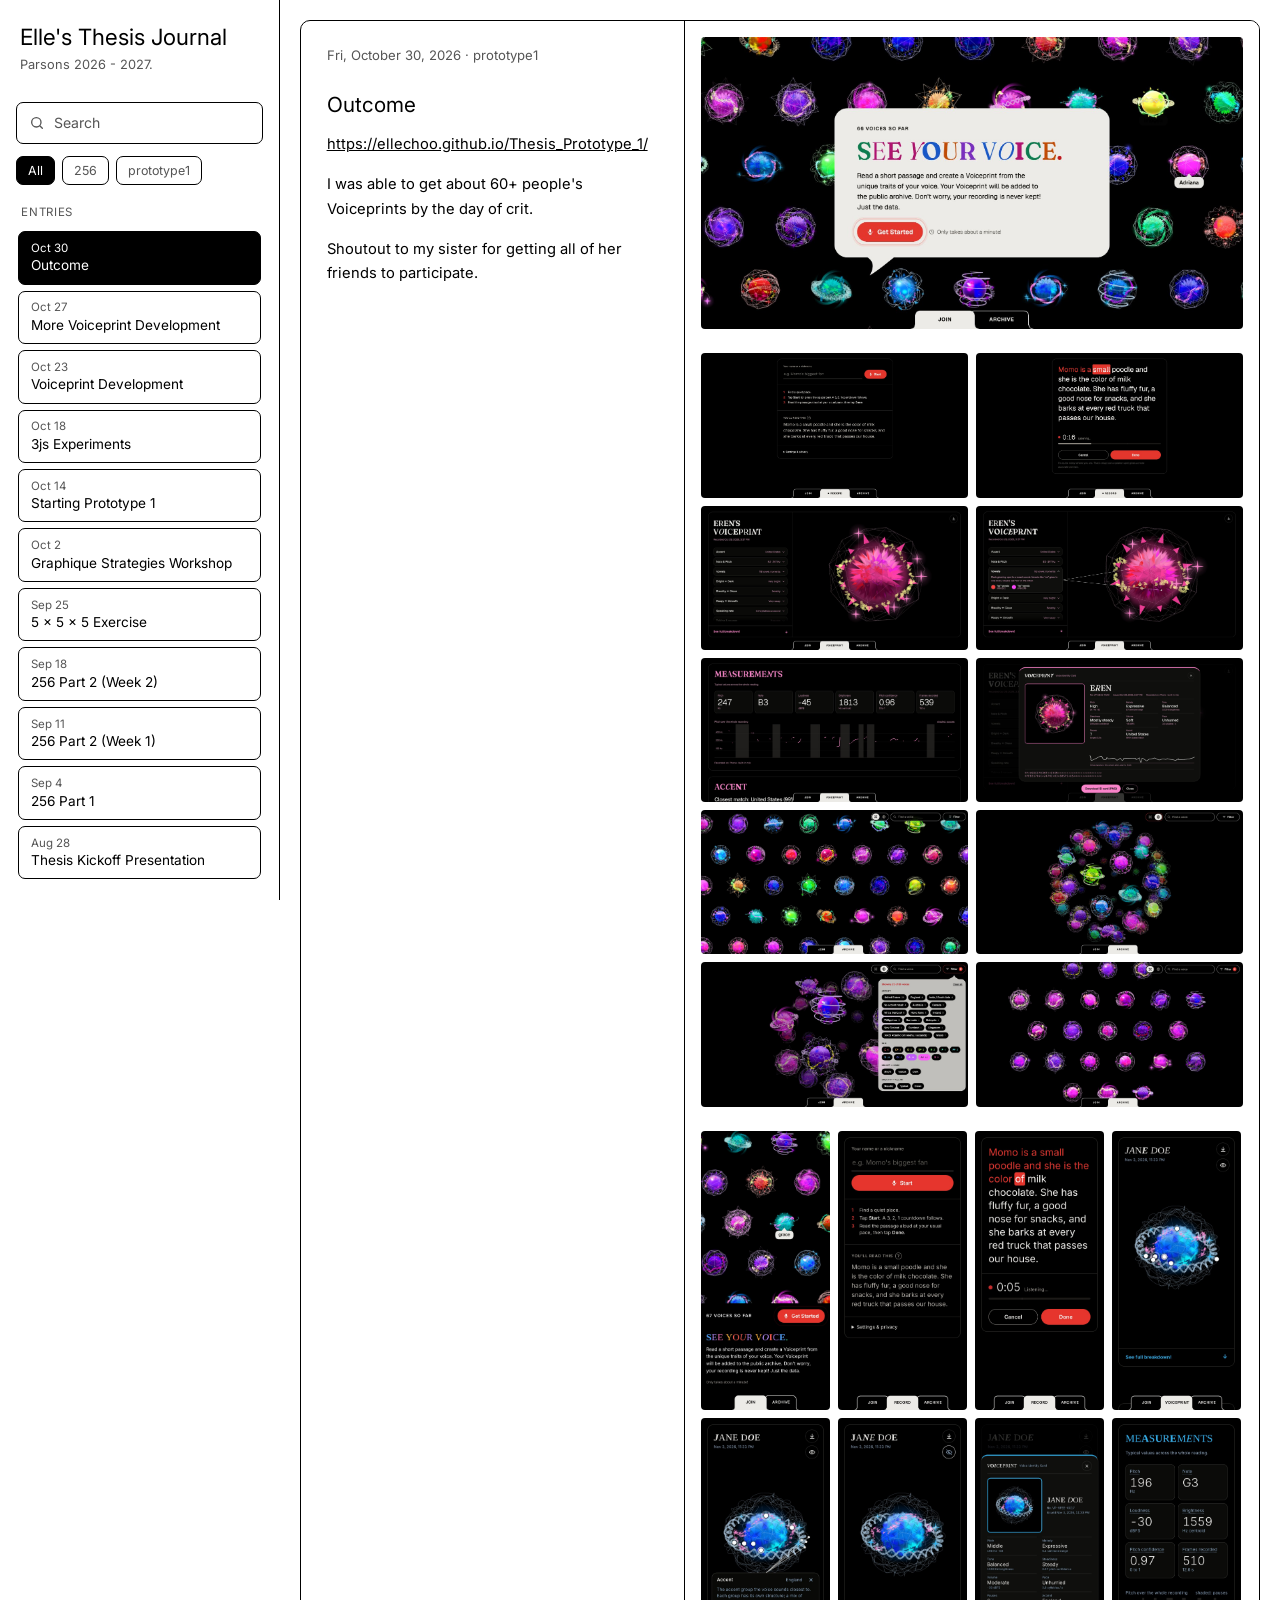
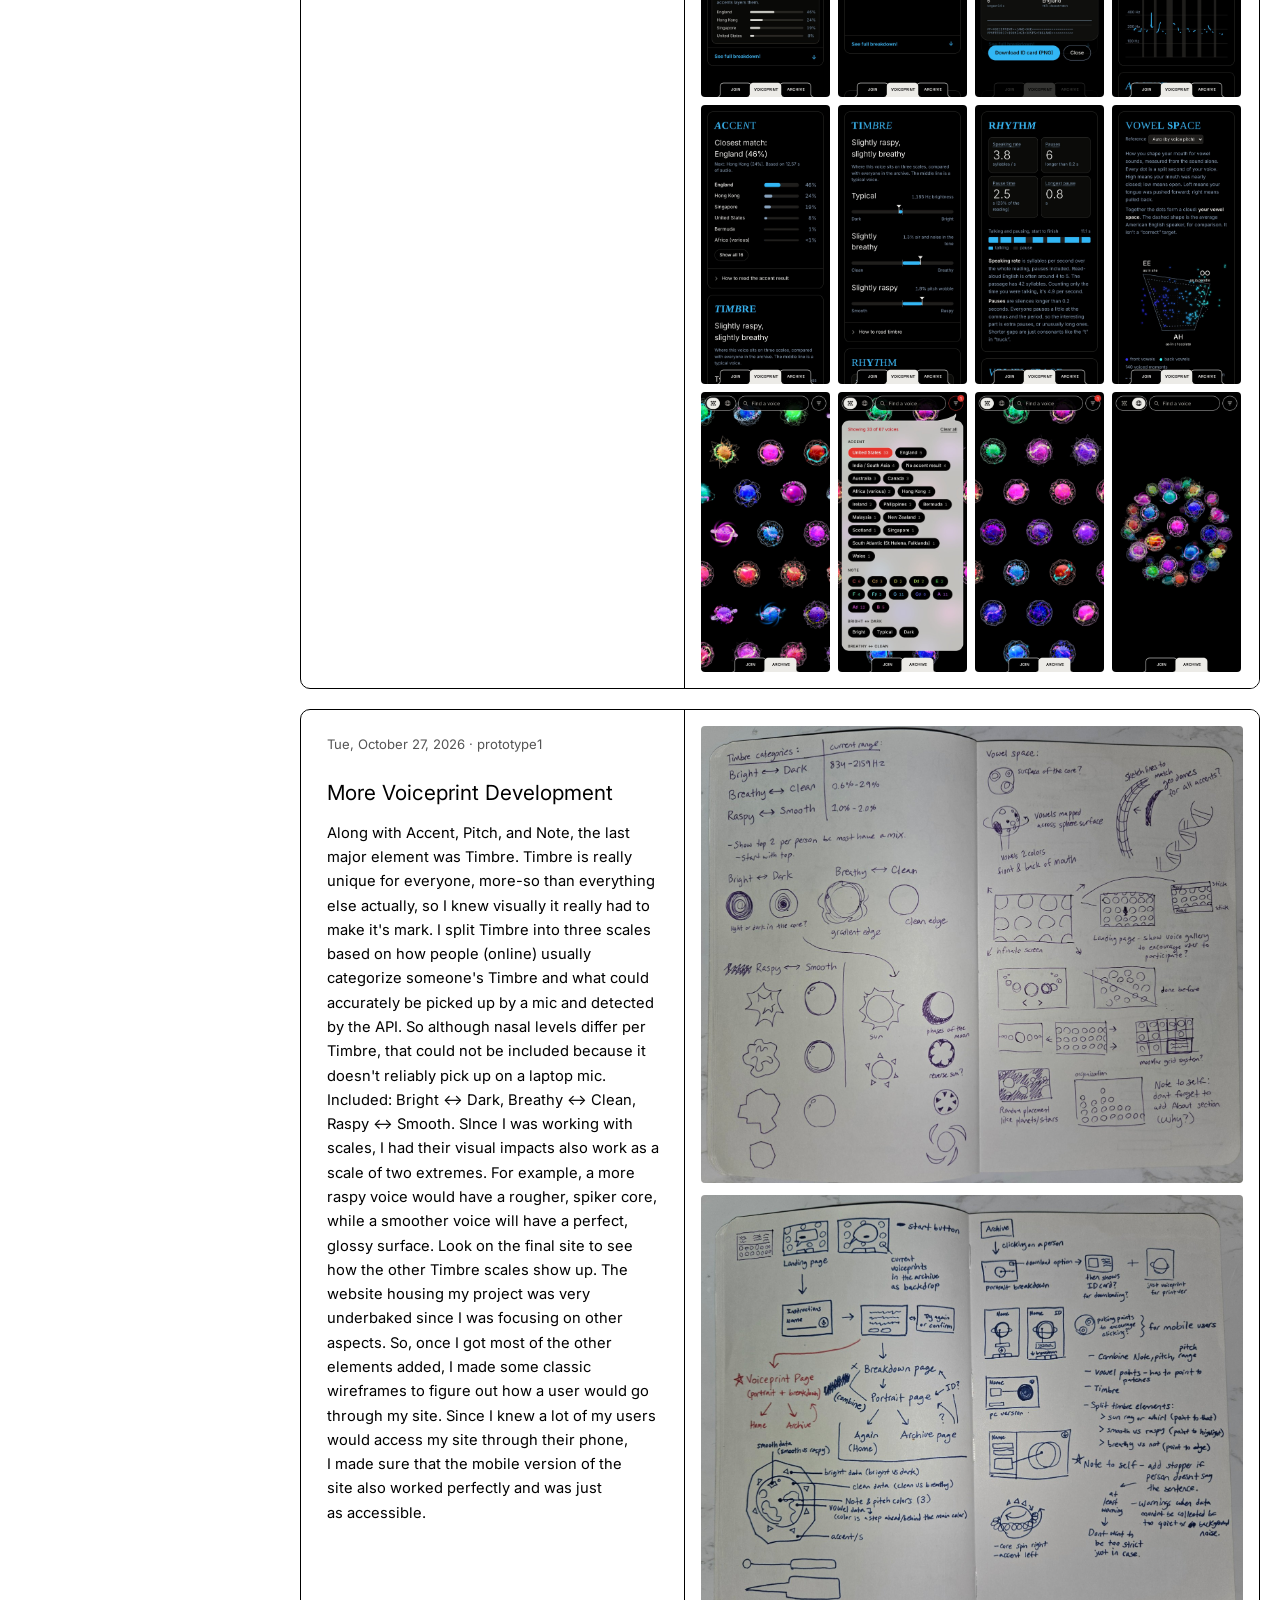
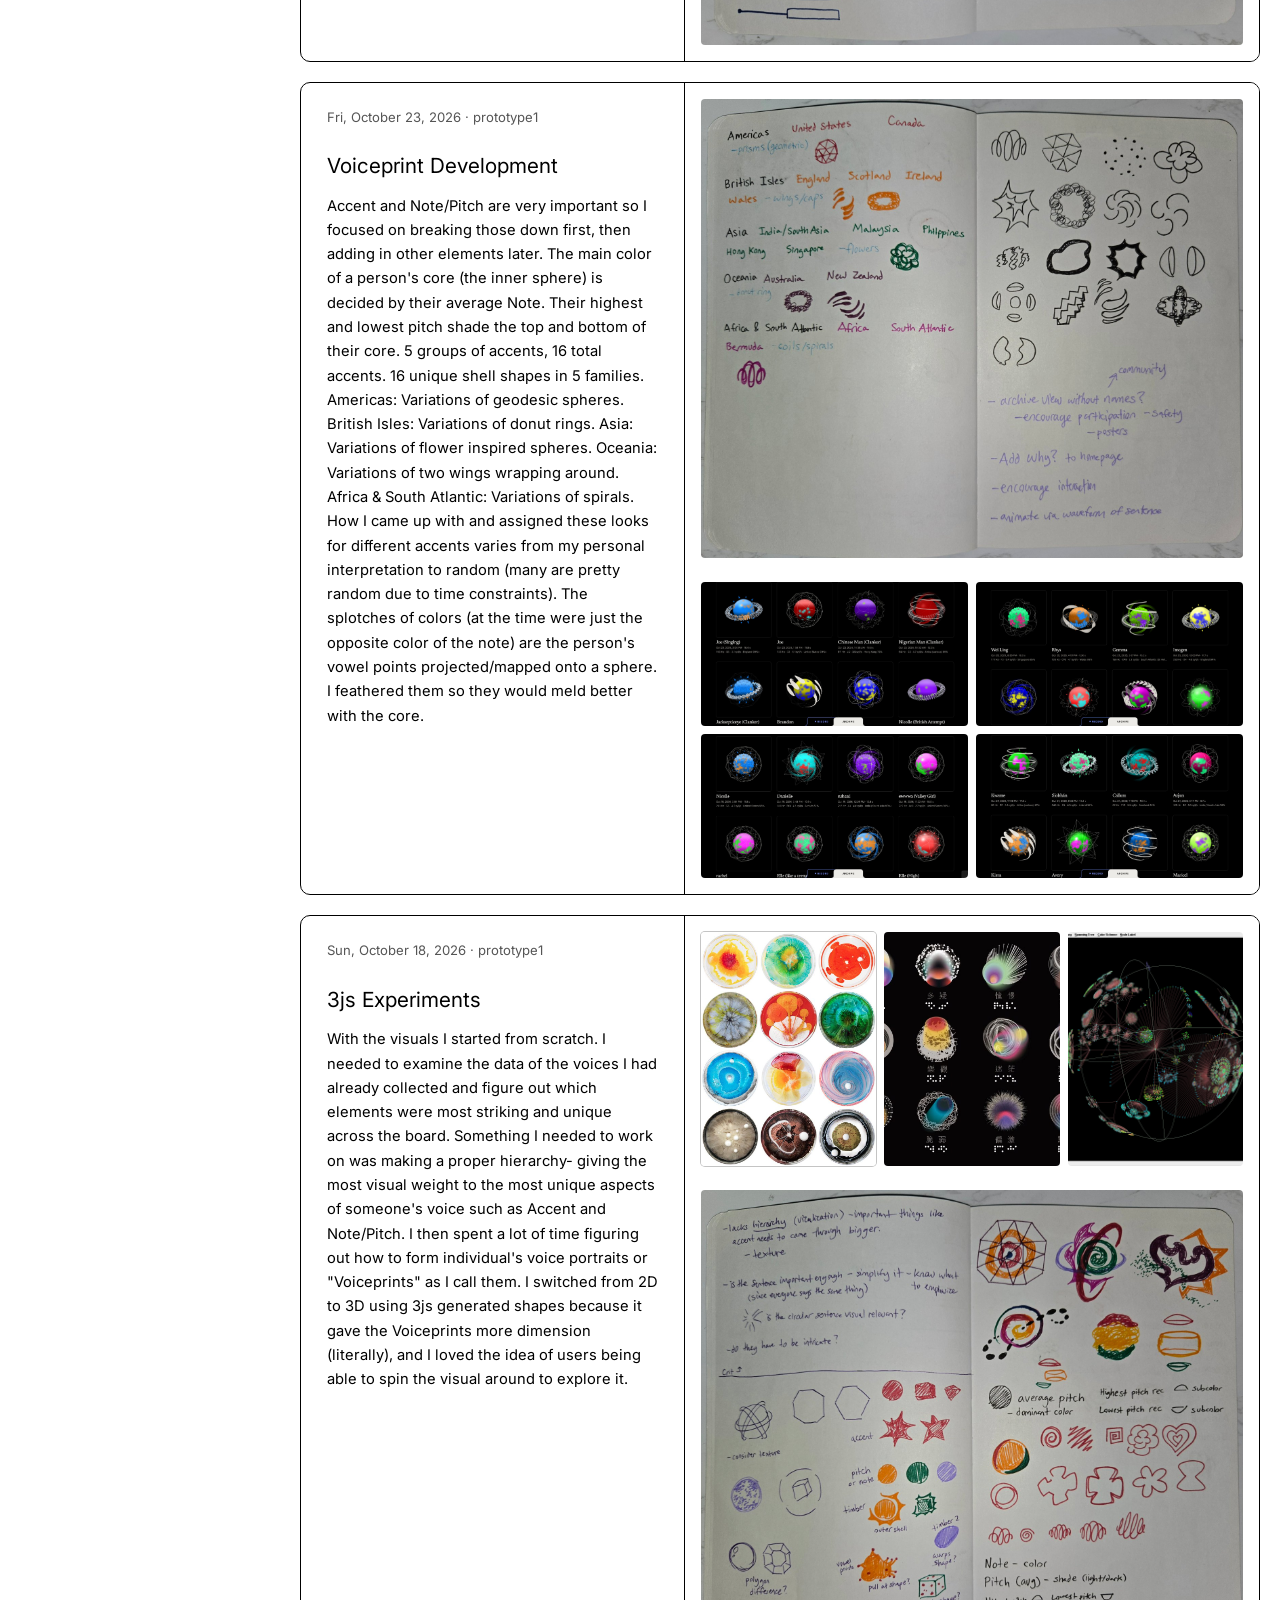
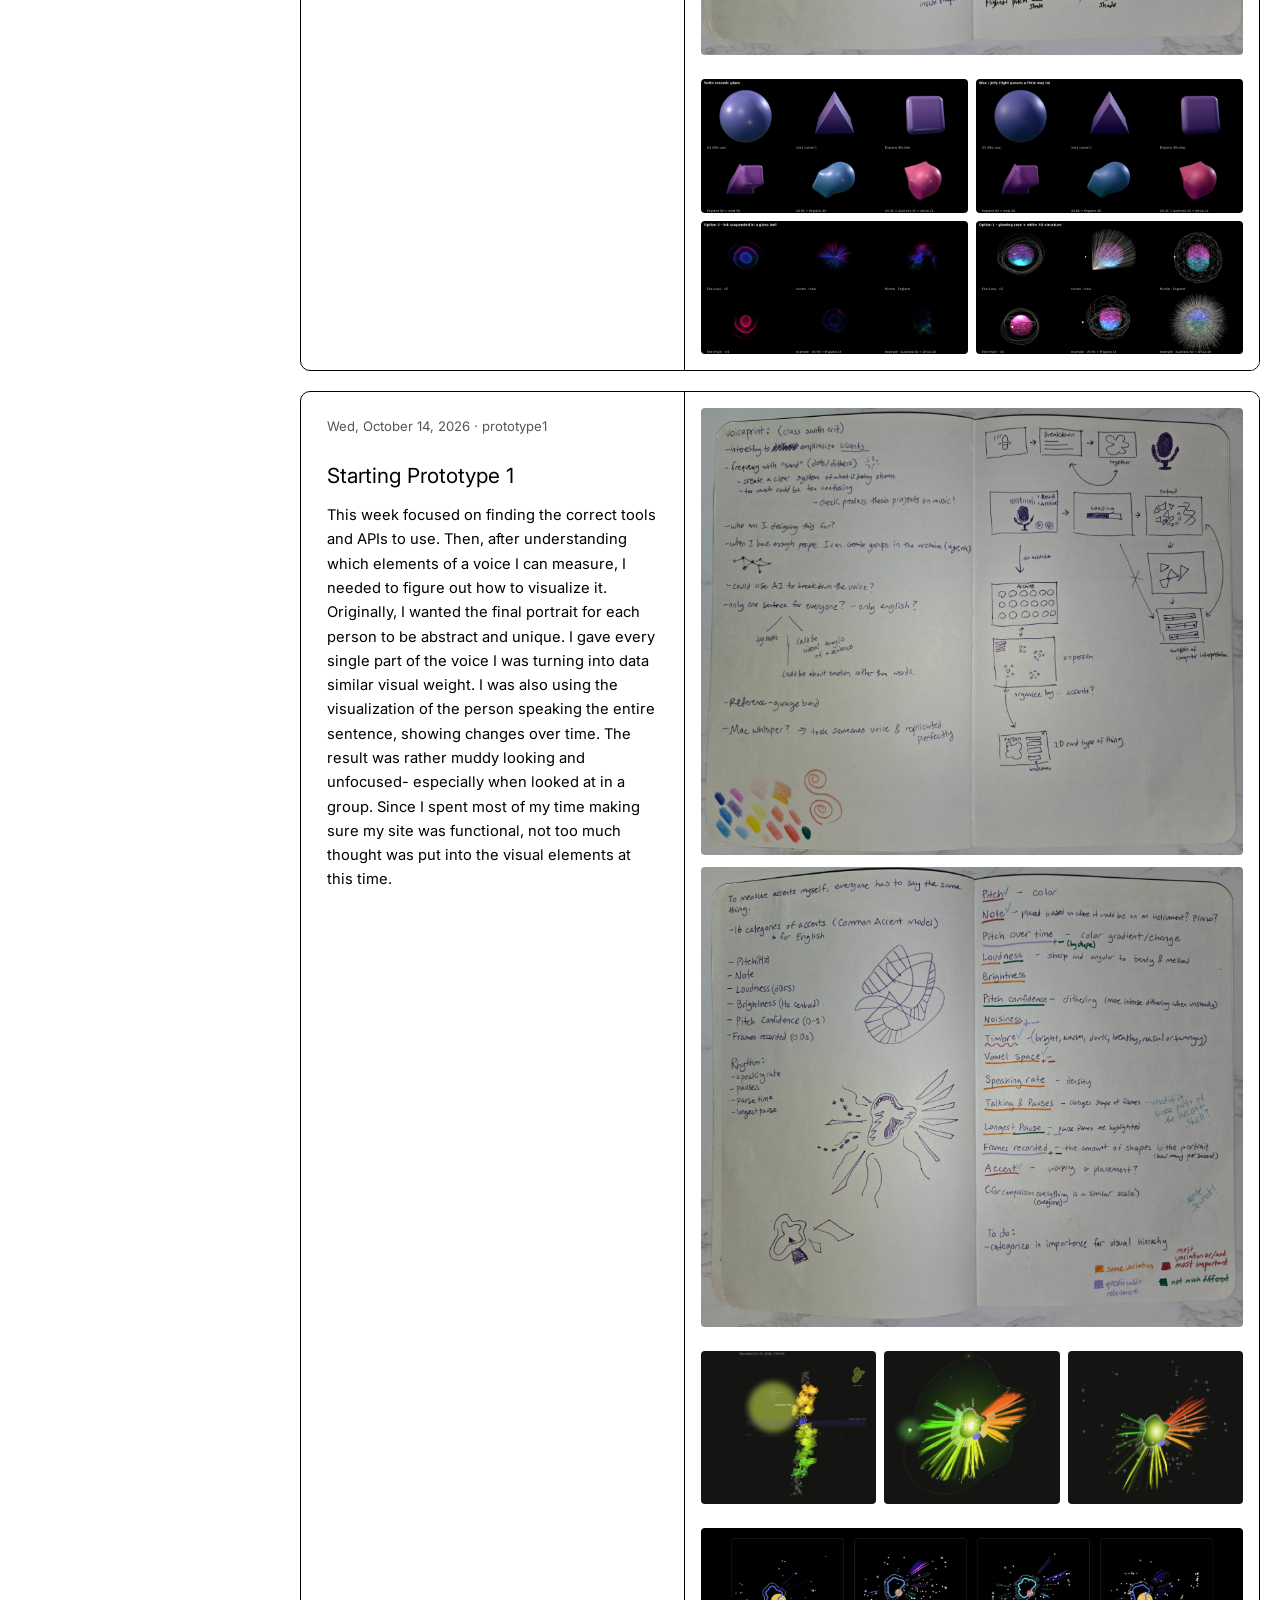
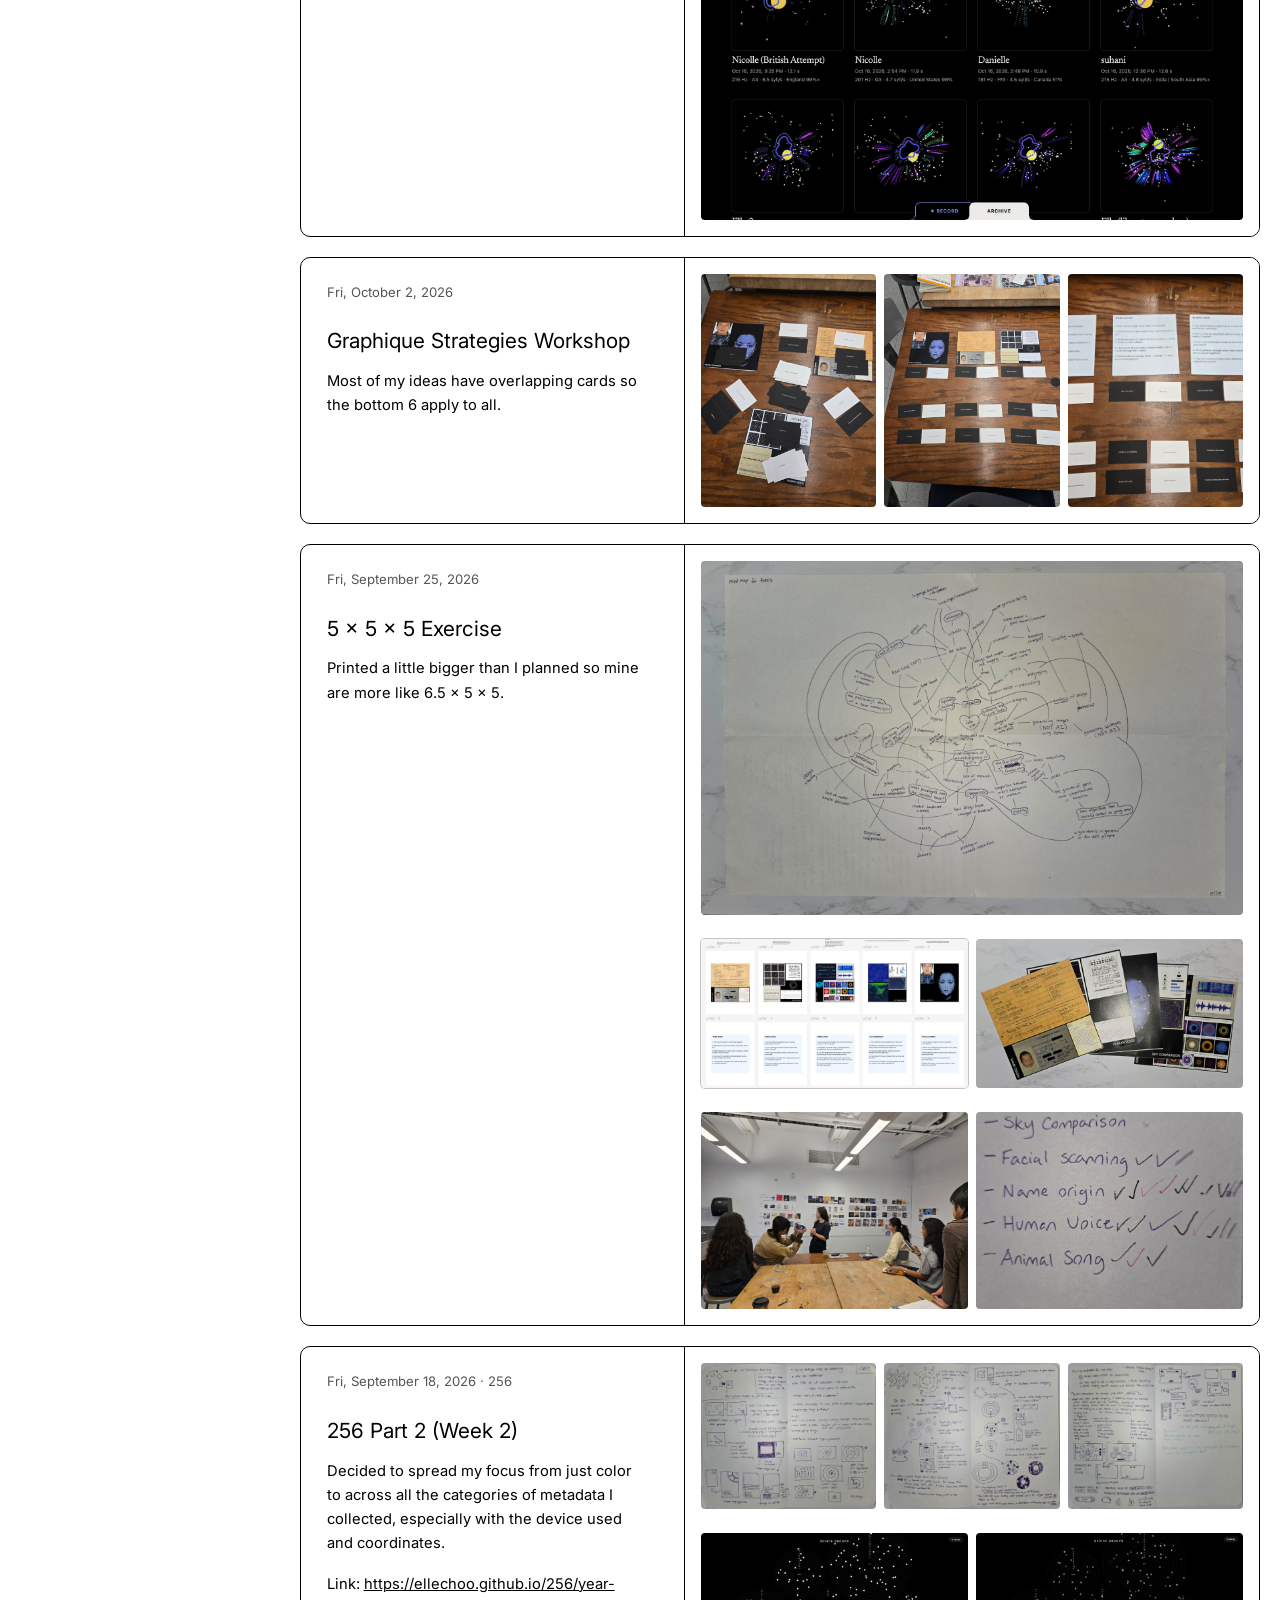
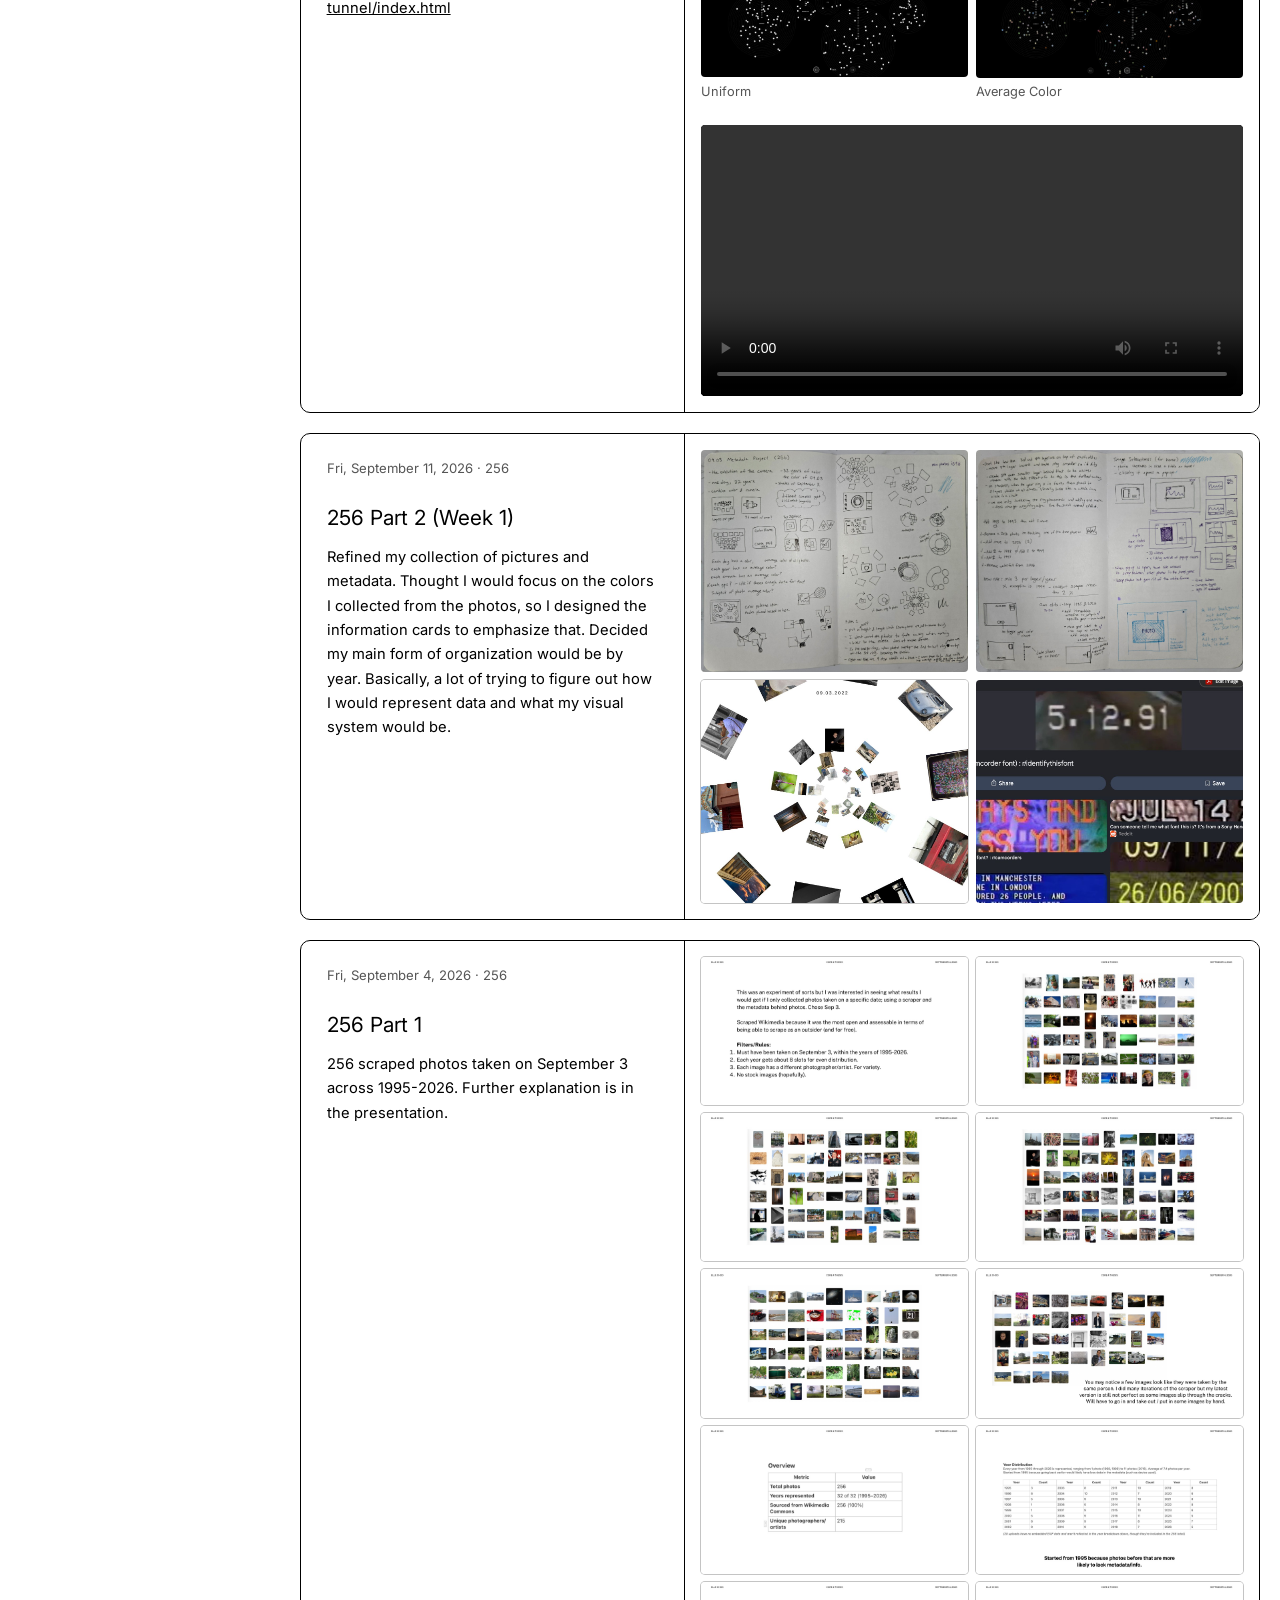
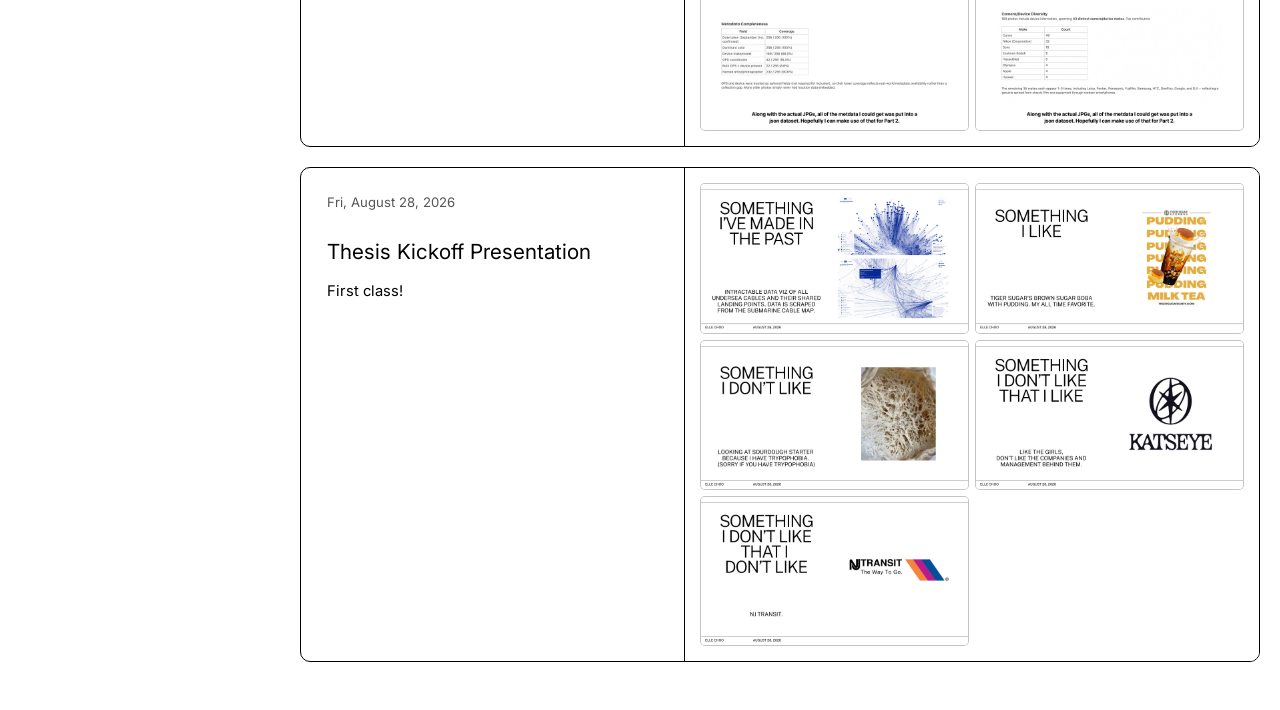
==== commit 674f0b6a: "typeshit" ====
--- a/index.html
+++ b/index.html
@@ -18,7 +18,7 @@
     <!-- Edit your title and subtitle here -->
     <header class="site-head">
       <h1>Elle's Thesis Journal</h1>
-      <p>Logging my progress on this page.</p>
+      <p>Parsons 2026 - 2027.</p>
     </header>
     <div class="finder">
       <input id="search" type="search" placeholder="Search" aria-label="Search entries">
--- a/style.css
+++ b/style.css
@@ -20,10 +20,12 @@
 }
 
 
-/* ---------- Photo corners ----------
-   How rounded photos and videos are. 0 = square corners. */
+/* ---------- Corners ----------
+   How rounded things are. 0 = square corners. */
 :root {
-  --photo-radius: 6px;
+  --photo-radius: 4px;   /* photos and videos */
+  --box-radius: 10px;    /* entry boxes */
+  --small-radius: 7px;   /* entry list boxes, search bar, tag buttons */
   --photo-outline: #c4c4c4;   /* outline on photos with white edges */
 }
 
@@ -120,7 +122,7 @@
   color: inherit;
   background: var(--field) url("data:image/svg+xml,%3Csvg xmlns='http://www.w3.org/2000/svg' width='16' height='16' viewBox='0 0 24 24' fill='none' stroke='%23555555' stroke-width='2' stroke-linecap='round'%3E%3Ccircle cx='11' cy='11' r='7'/%3E%3Cpath d='m20 20-3.5-3.5'/%3E%3C/svg%3E") no-repeat .75rem 50%;
   border: 1px solid var(--edge);
-  border-radius: 999px;          /* pill shape; use 8px for a squarer box */
+  border-radius: var(--small-radius);   /* use 999px for a pill shape */
   padding: .5rem .9rem .5rem 2.3rem;
 }
 
@@ -148,7 +150,7 @@
   color: var(--muted);
   background: transparent;
   border: 1px solid var(--rule);
-  border-radius: 999px;   /* rounded ends; use 4px for squarer buttons */
+  border-radius: var(--small-radius);   /* use 999px for rounded ends */
   padding: .2rem .7rem;
   cursor: pointer;
 }
@@ -410,7 +412,7 @@
   padding: .55rem .75rem;
   background: var(--card);
   border: 1px solid var(--edge);
-  border-radius: 10px;
+  border-radius: var(--small-radius);
   color: var(--ink);
   text-decoration: none;
   font-size: .85rem;
@@ -449,7 +451,7 @@
   margin: 0 0 1.25rem;         /* space between entry boxes */
   background: var(--card);
   border: 1px solid var(--edge);
-  border-radius: 14px;
+  border-radius: var(--box-radius);
 }
 
 .journal article:last-child {
@@ -475,7 +477,7 @@
   padding: 1rem;
   background: var(--well);
   border-top: 1px solid var(--edge);
-  border-radius: 0 0 13px 13px;
+  border-radius: 0 0 calc(var(--box-radius) - 1px) calc(var(--box-radius) - 1px);
 }
 
 /* photo groups sit on their own (no box); extra space between groups sets them apart */
@@ -508,7 +510,7 @@
   .journal .media {
     border-top: 0;
     border-left: 1px solid var(--edge);
-    border-radius: 0 13px 13px 0;
+    border-radius: 0 calc(var(--box-radius) - 1px) calc(var(--box-radius) - 1px) 0;
   }
   /* smaller photo rows in the right side, so more fit across */
   .journal .pics {
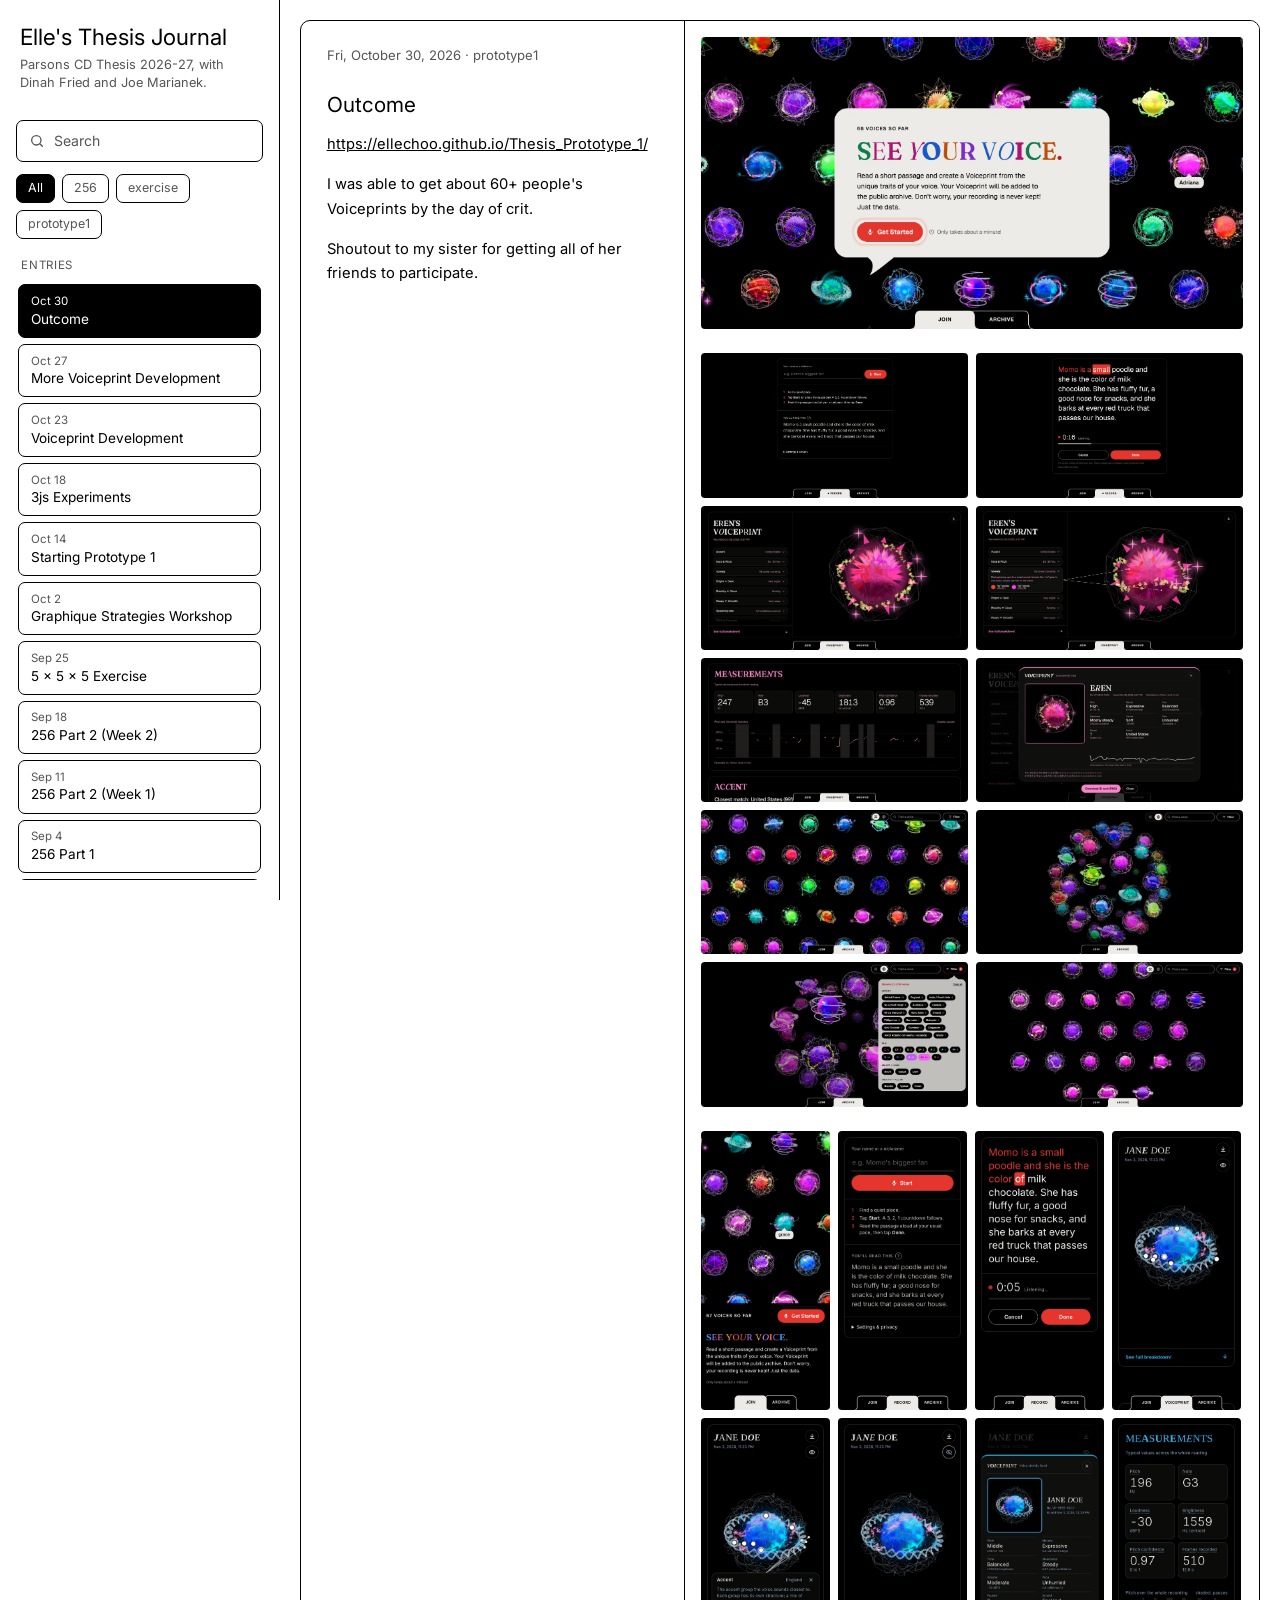
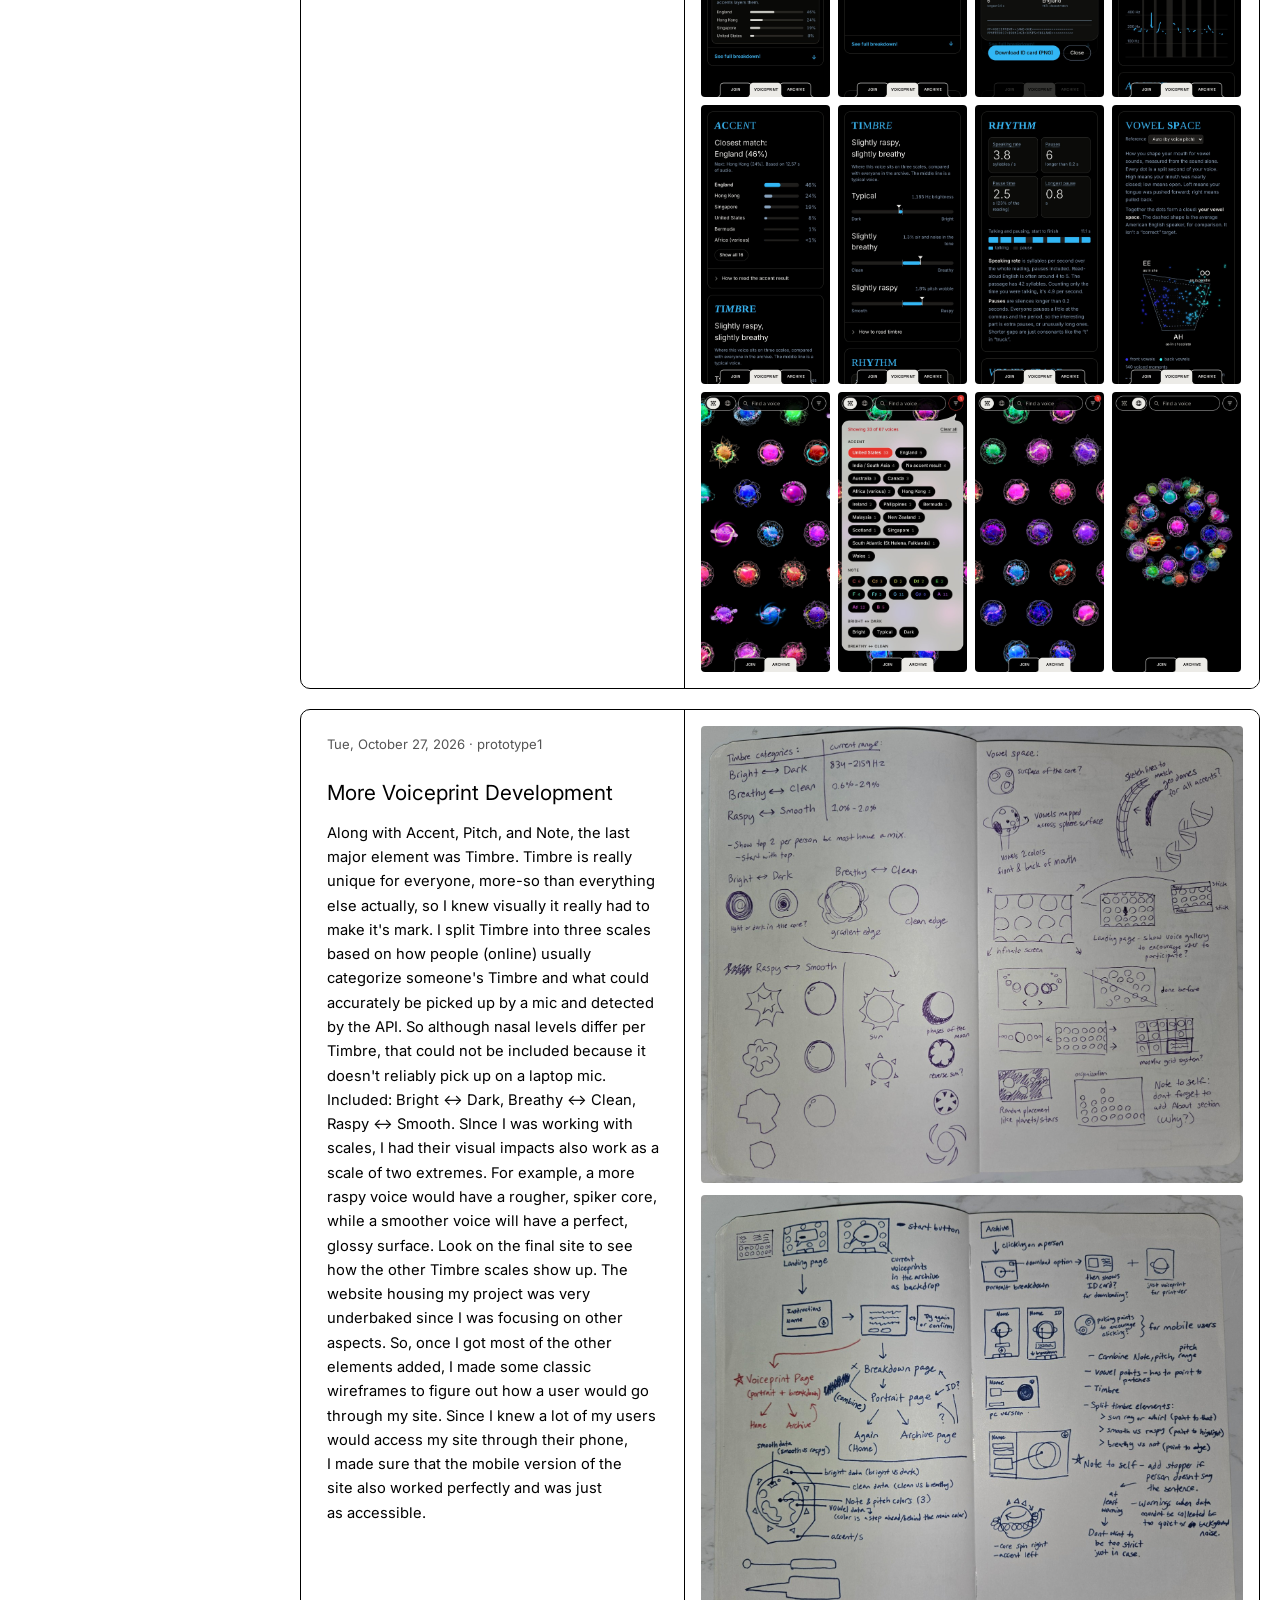
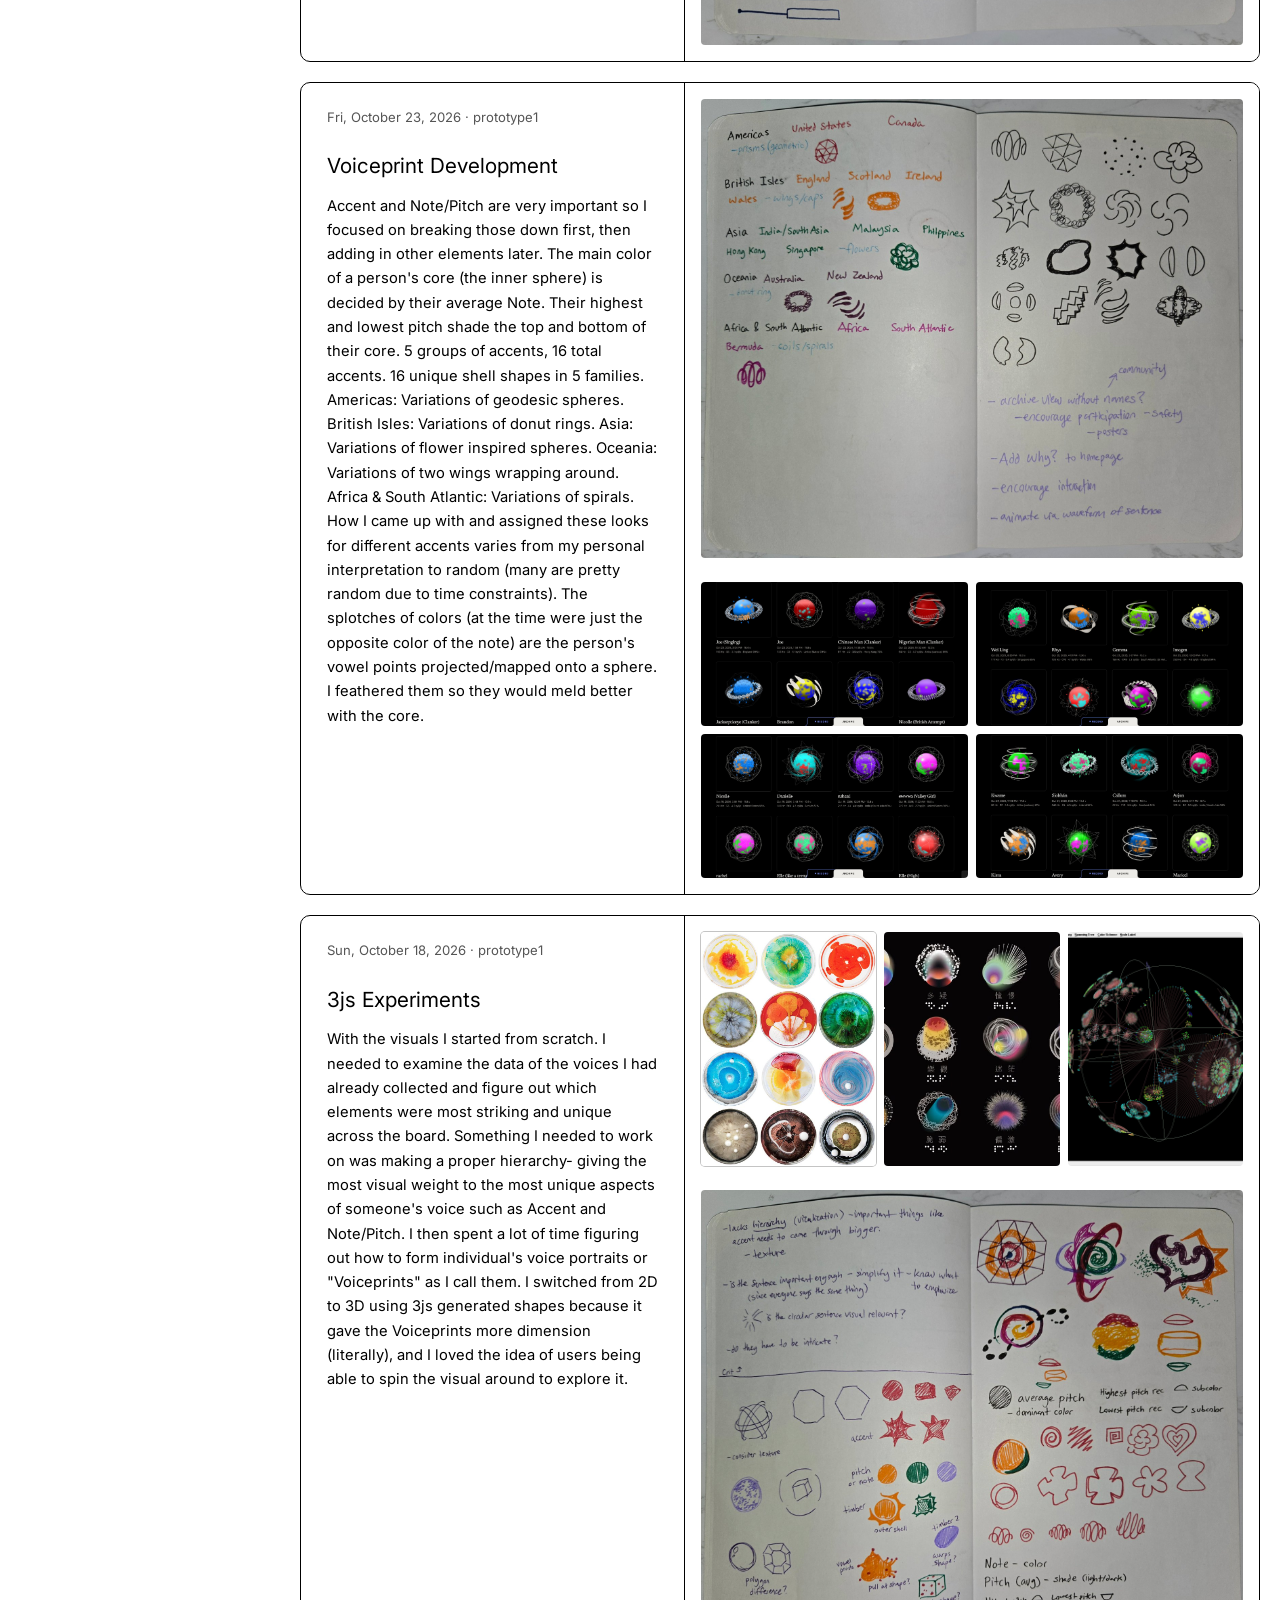
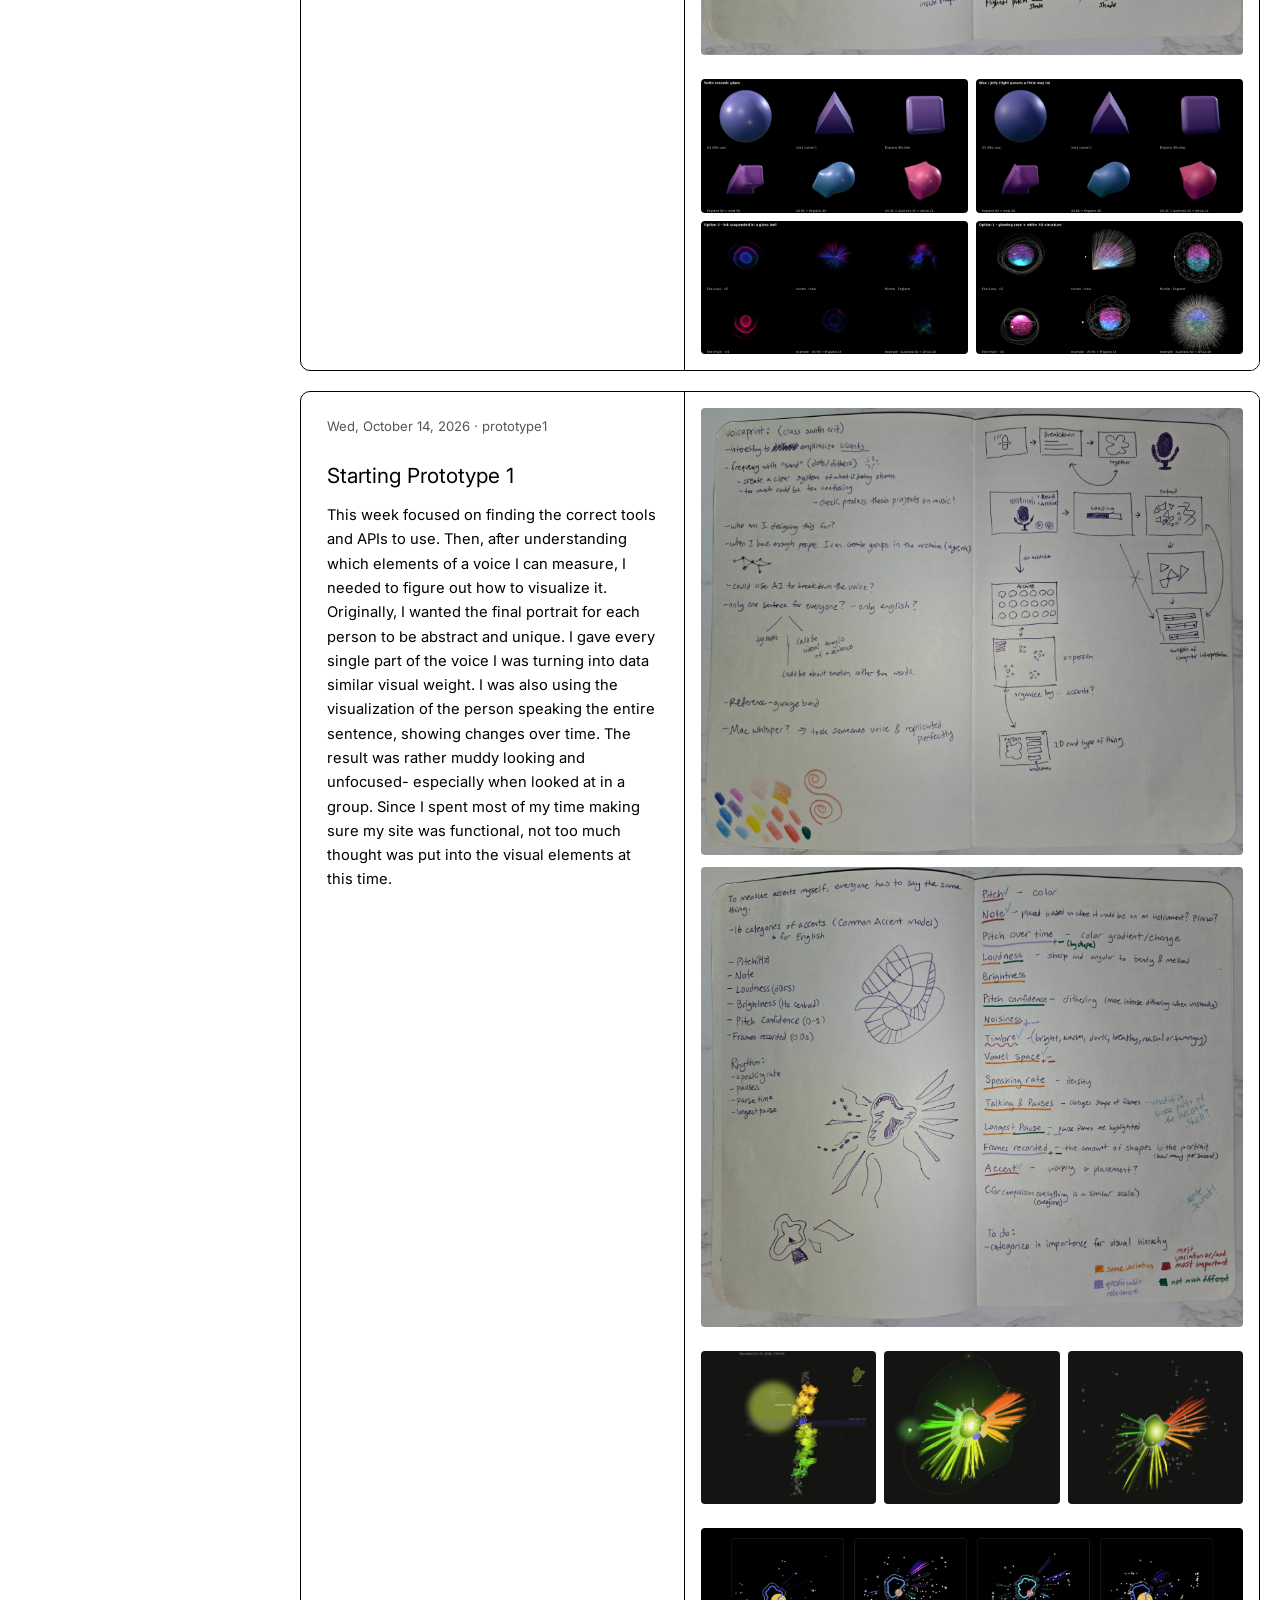
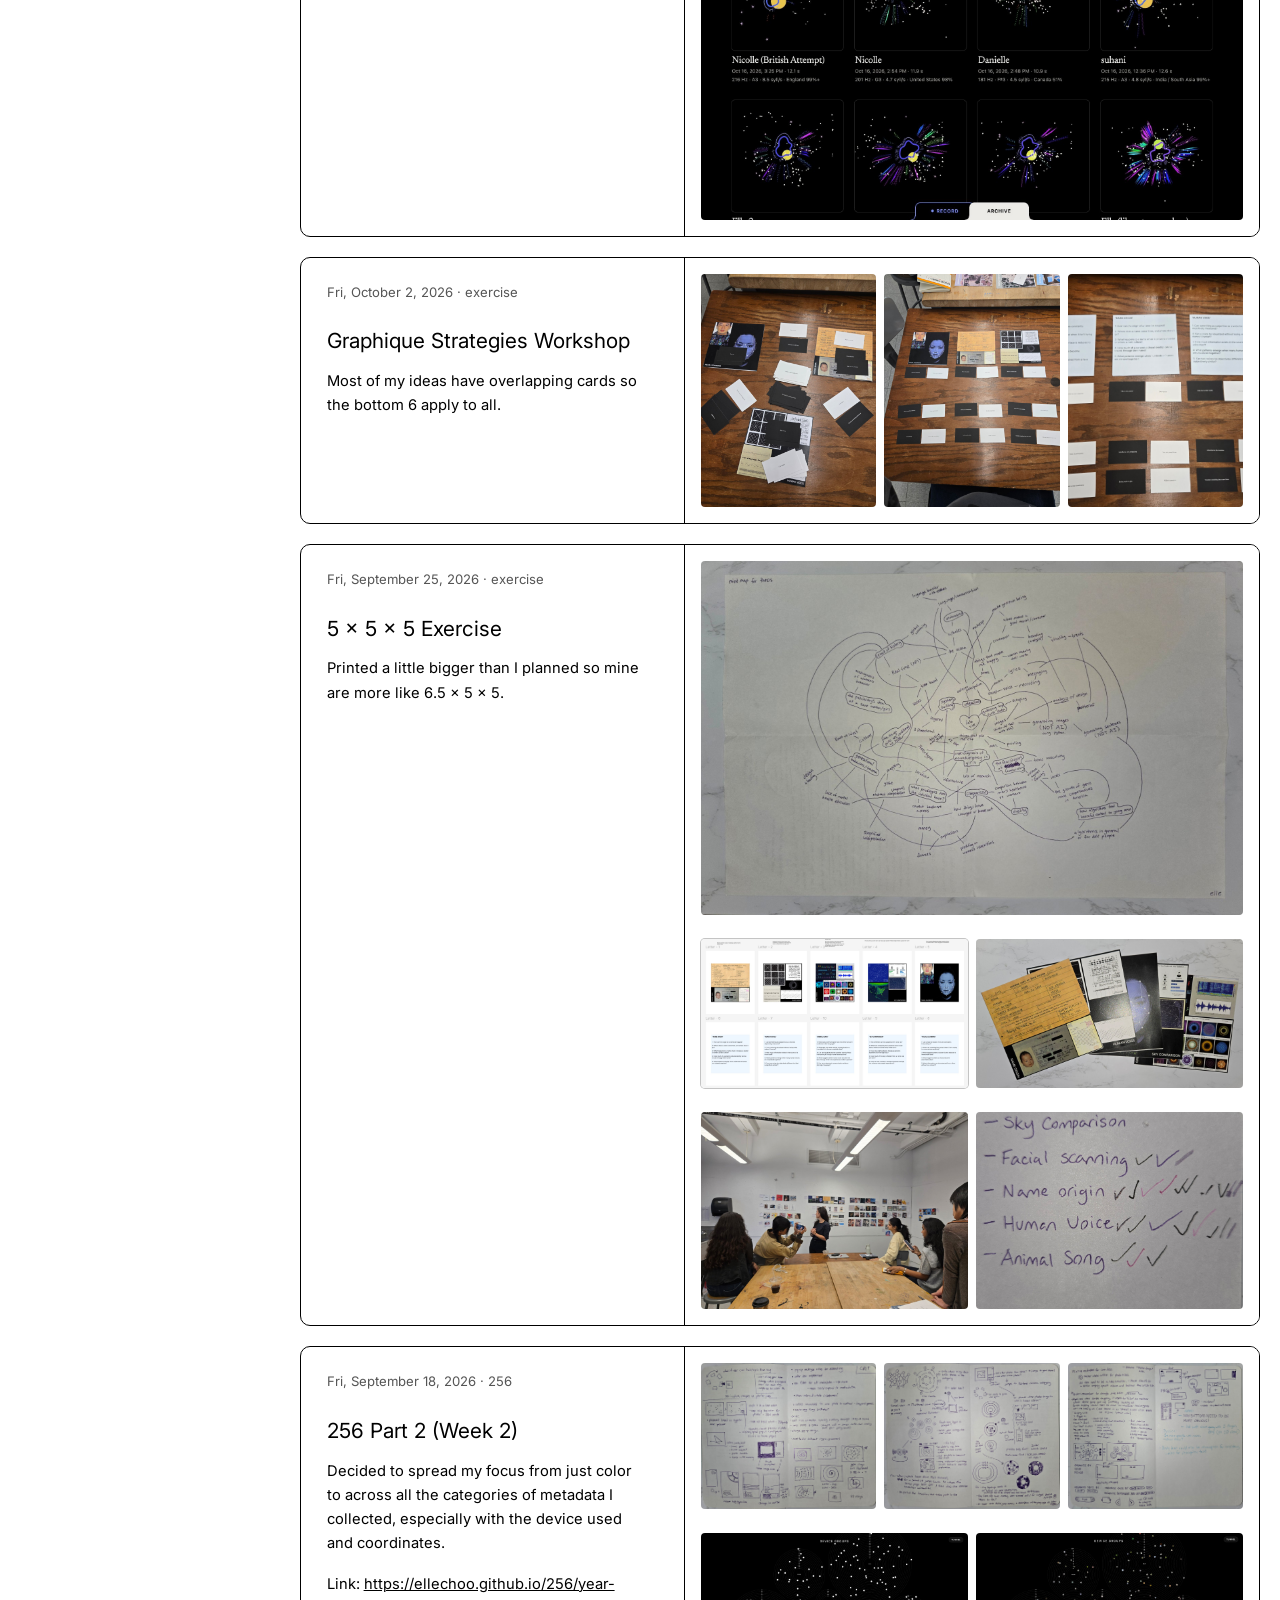
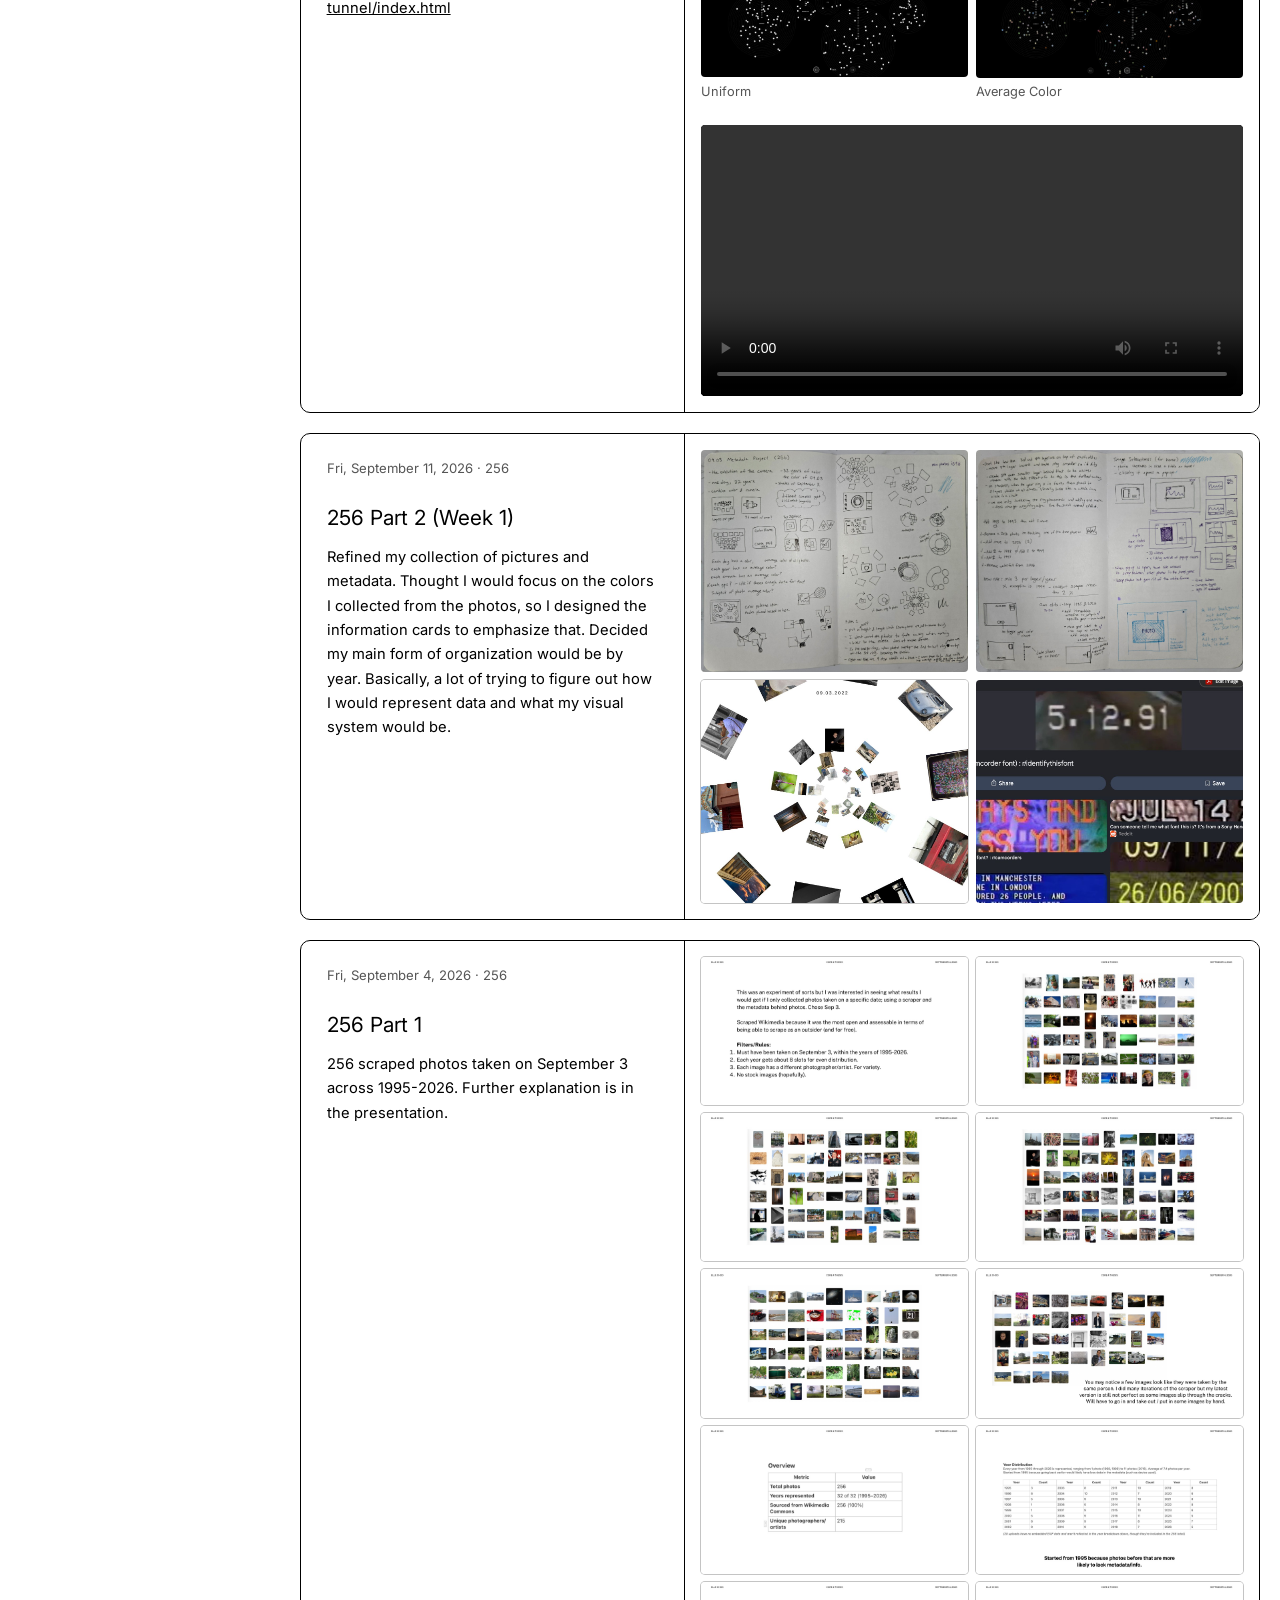
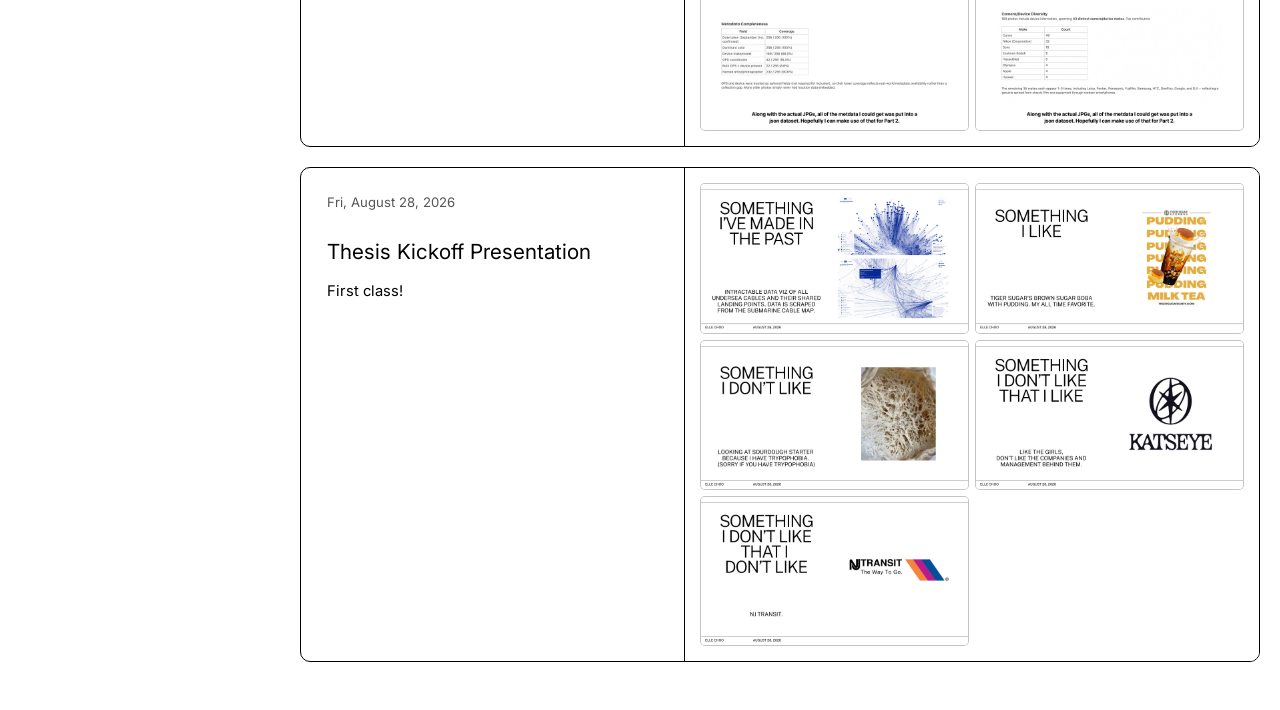
==== commit 5ff34dbc: "bonk" ====
--- a/index.html
+++ b/index.html
@@ -18,7 +18,7 @@
     <!-- Edit your title and subtitle here -->
     <header class="site-head">
       <h1>Elle's Thesis Journal</h1>
-      <p>Parsons 2026 - 2027.</p>
+      <p>Parsons CD Thesis 2026-27, with Dinah Fried and Joe Marianek.</p>
     </header>
     <div class="finder">
       <input id="search" type="search" placeholder="Search" aria-label="Search entries">
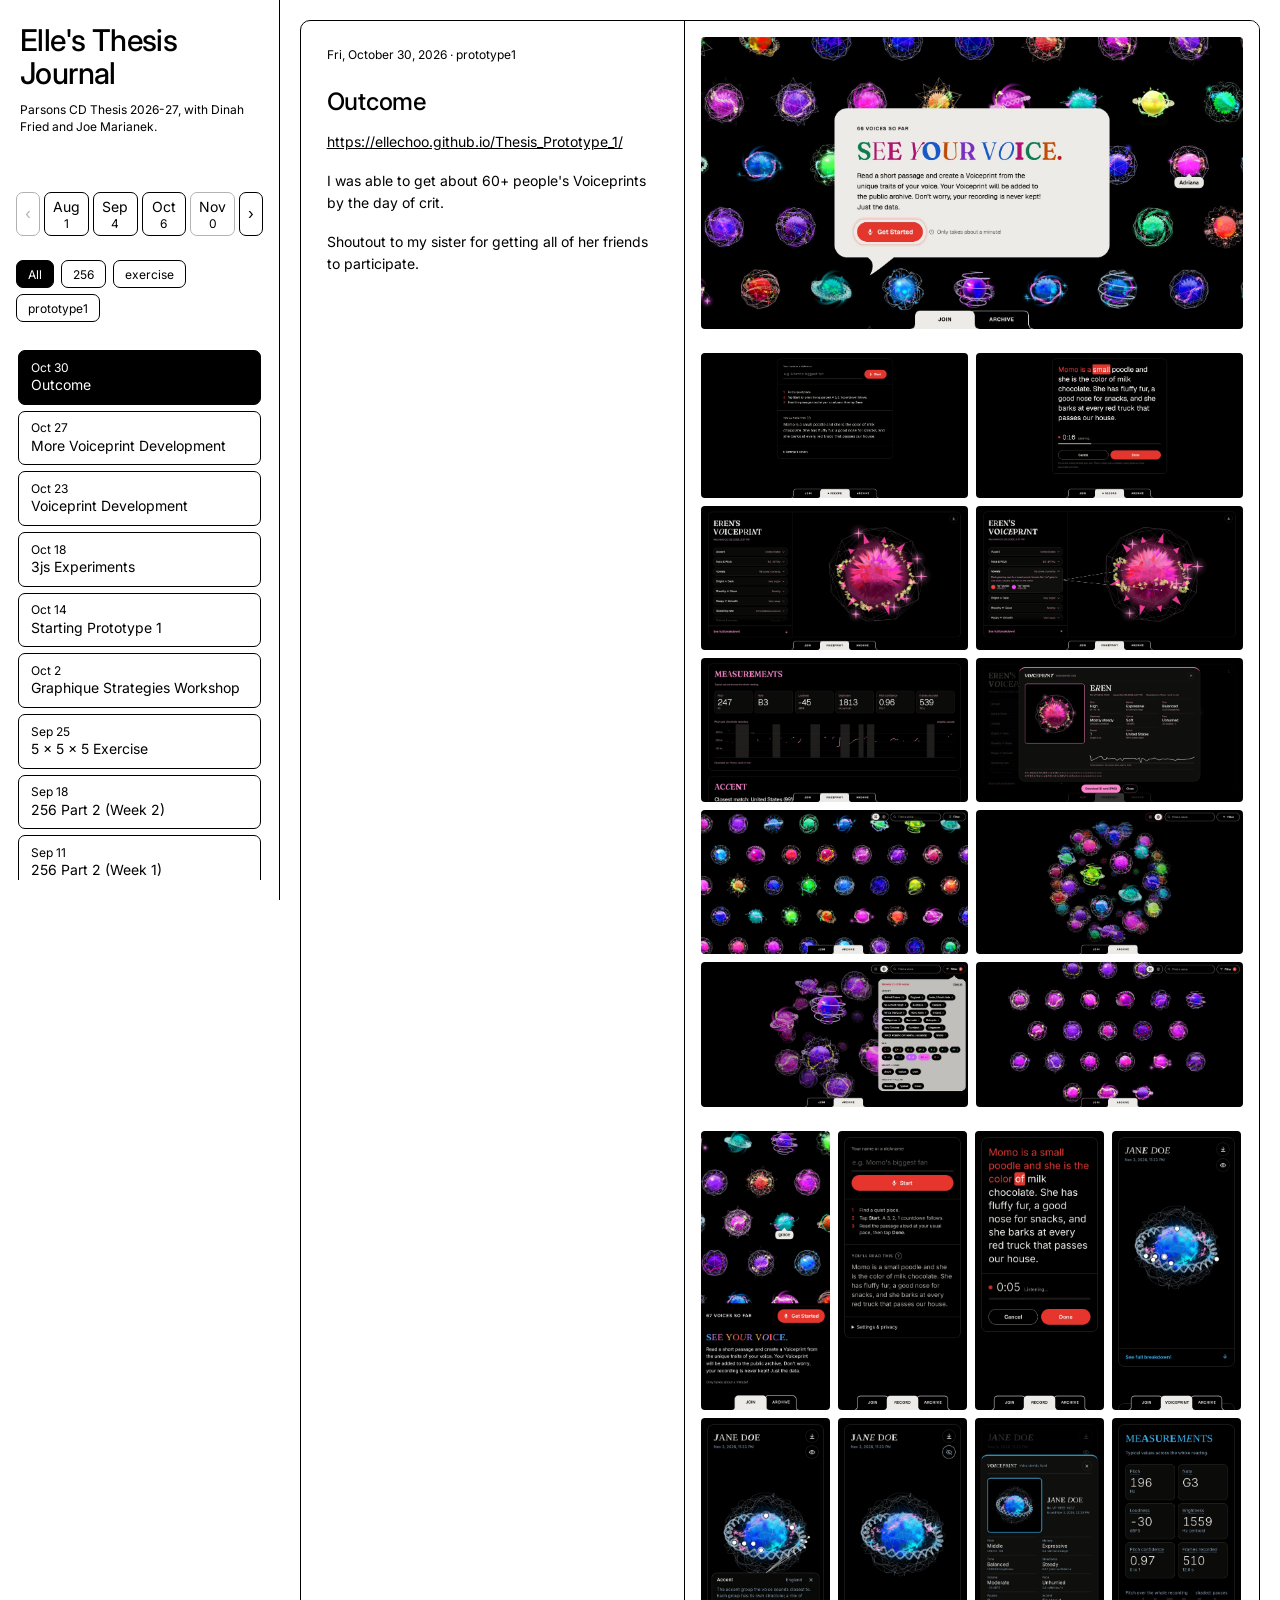
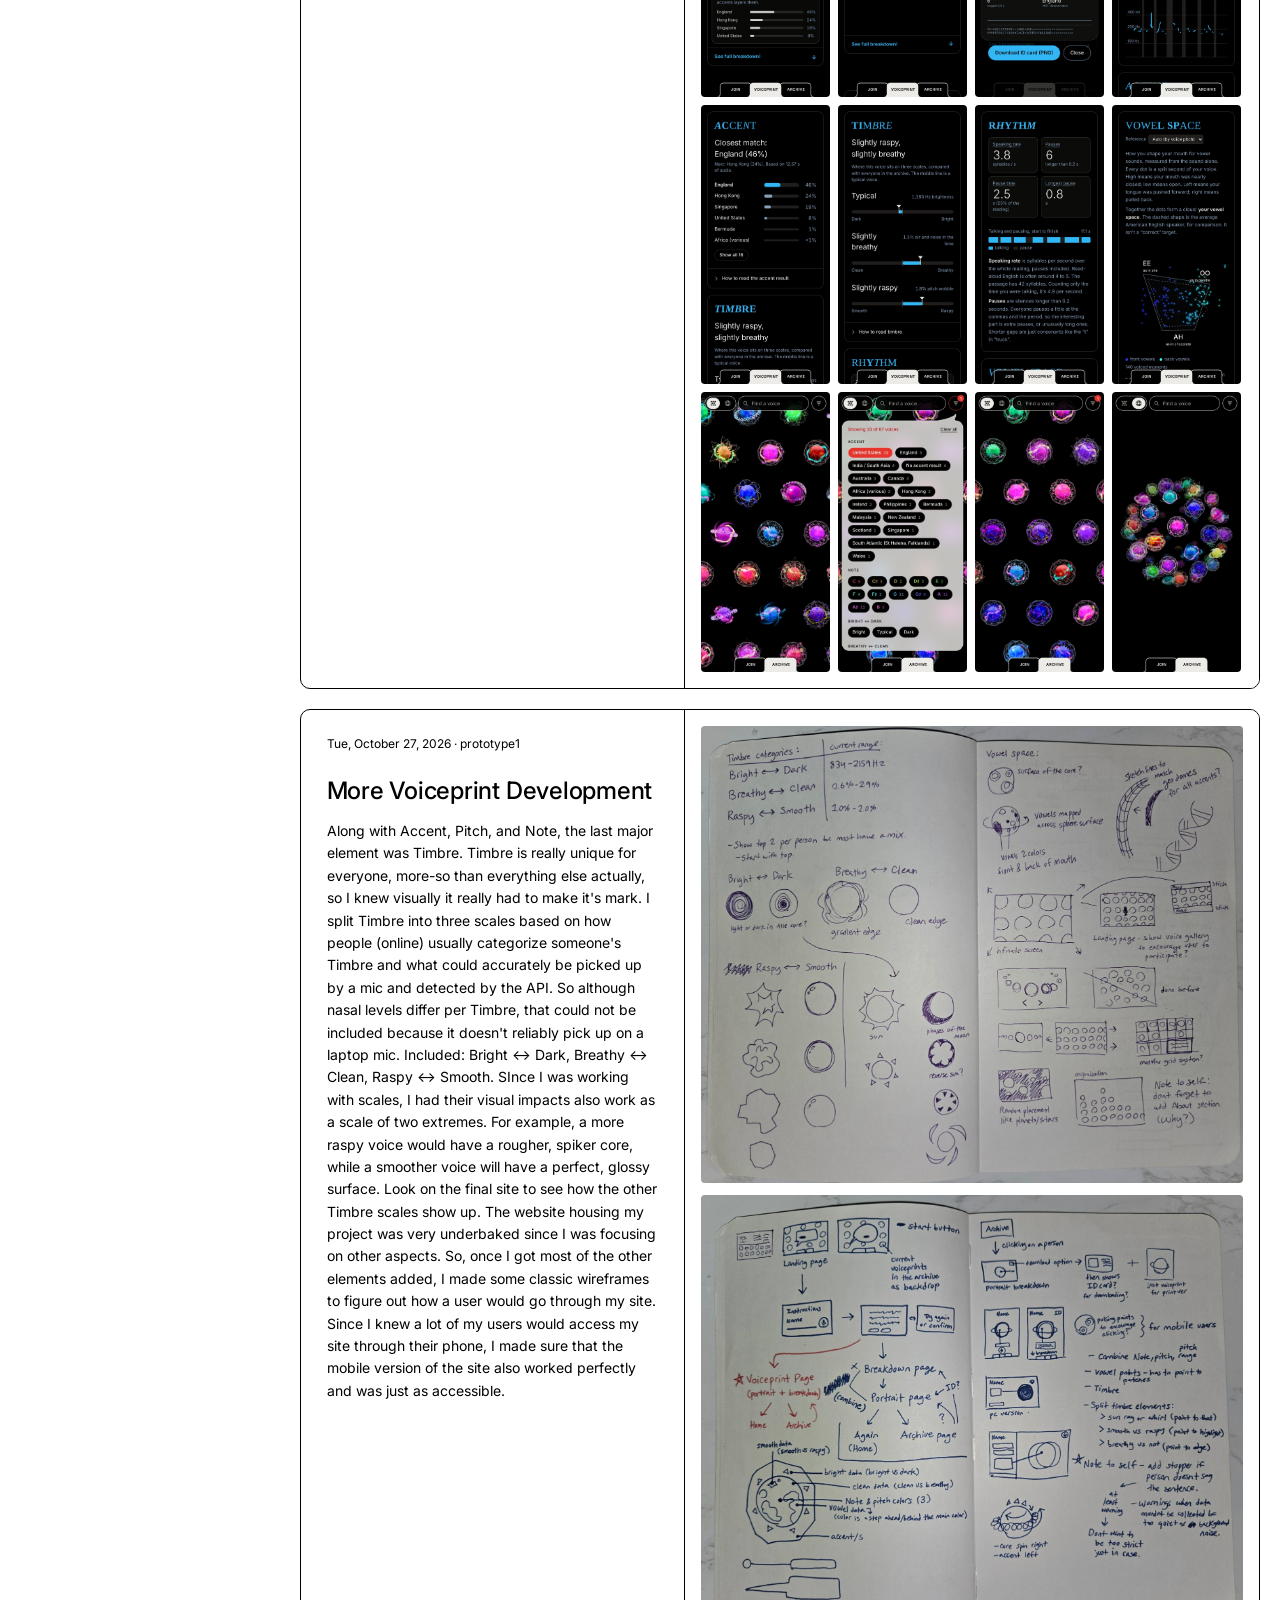
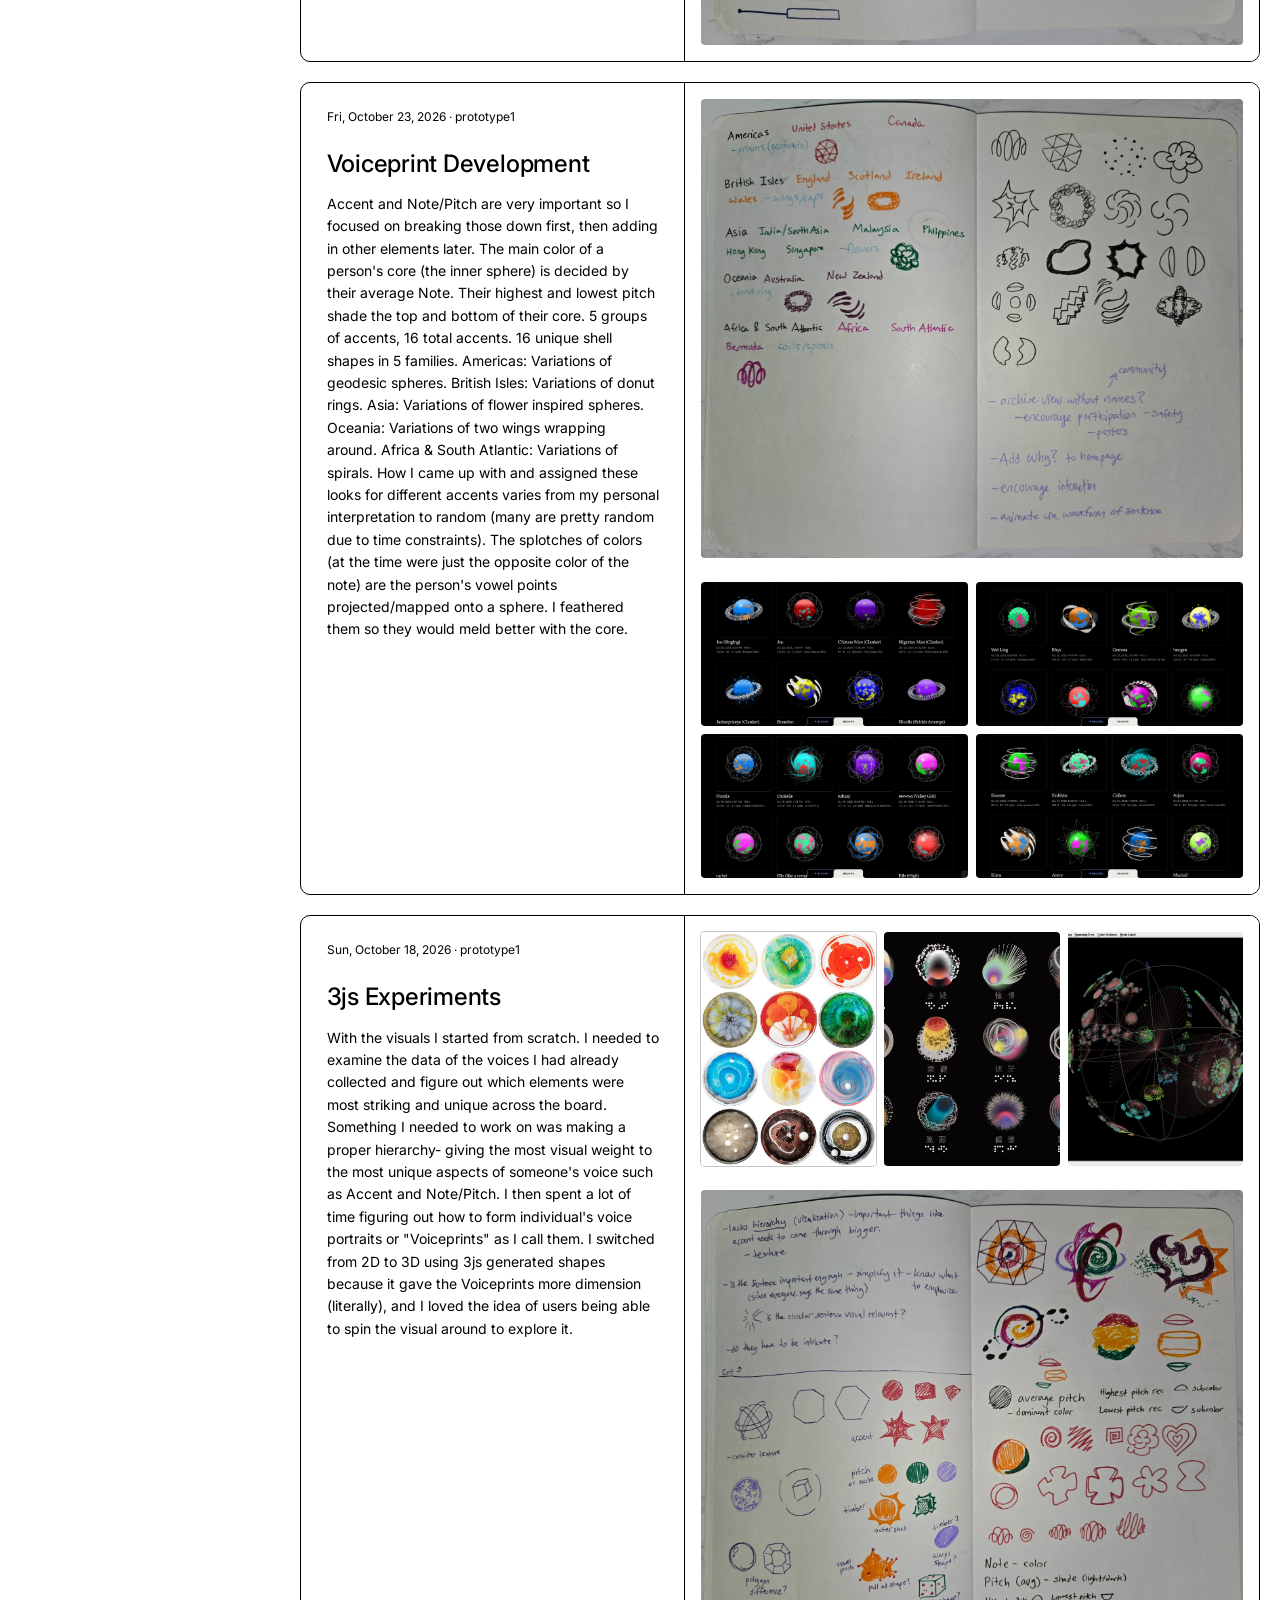
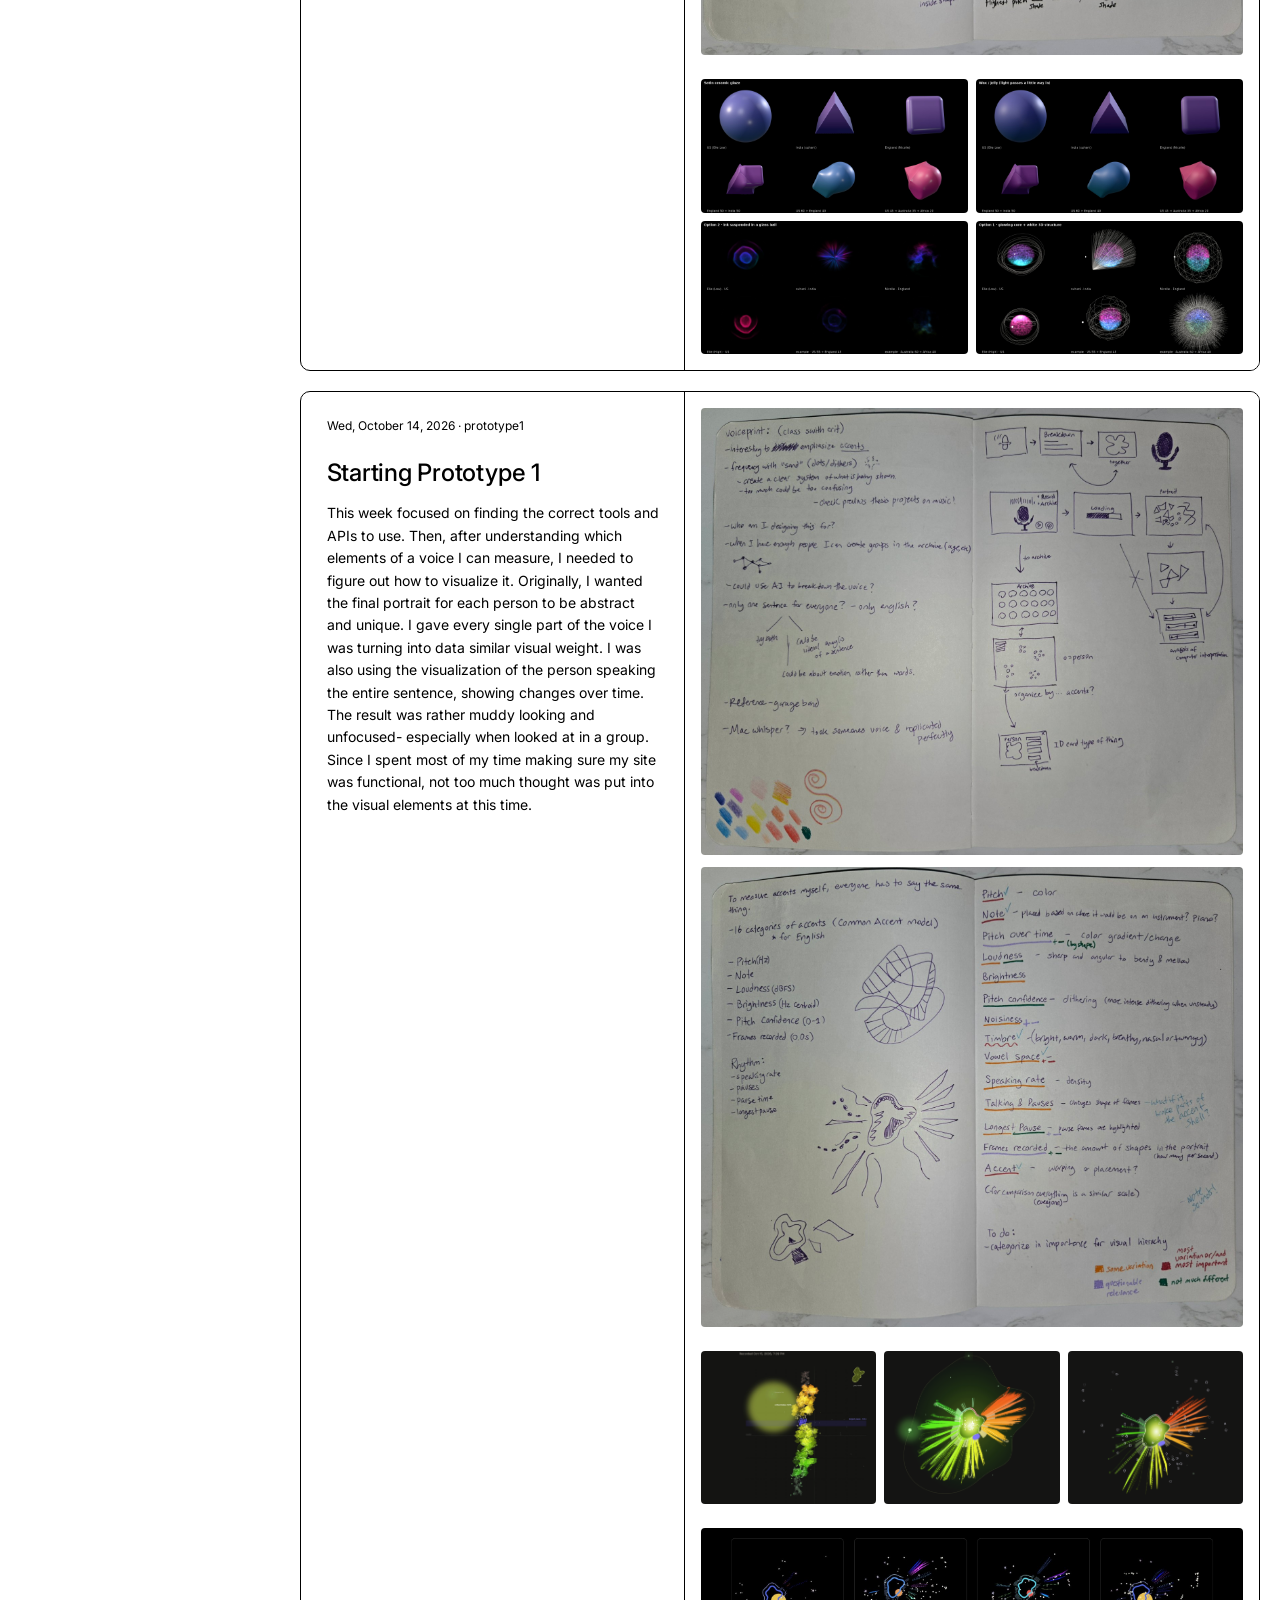
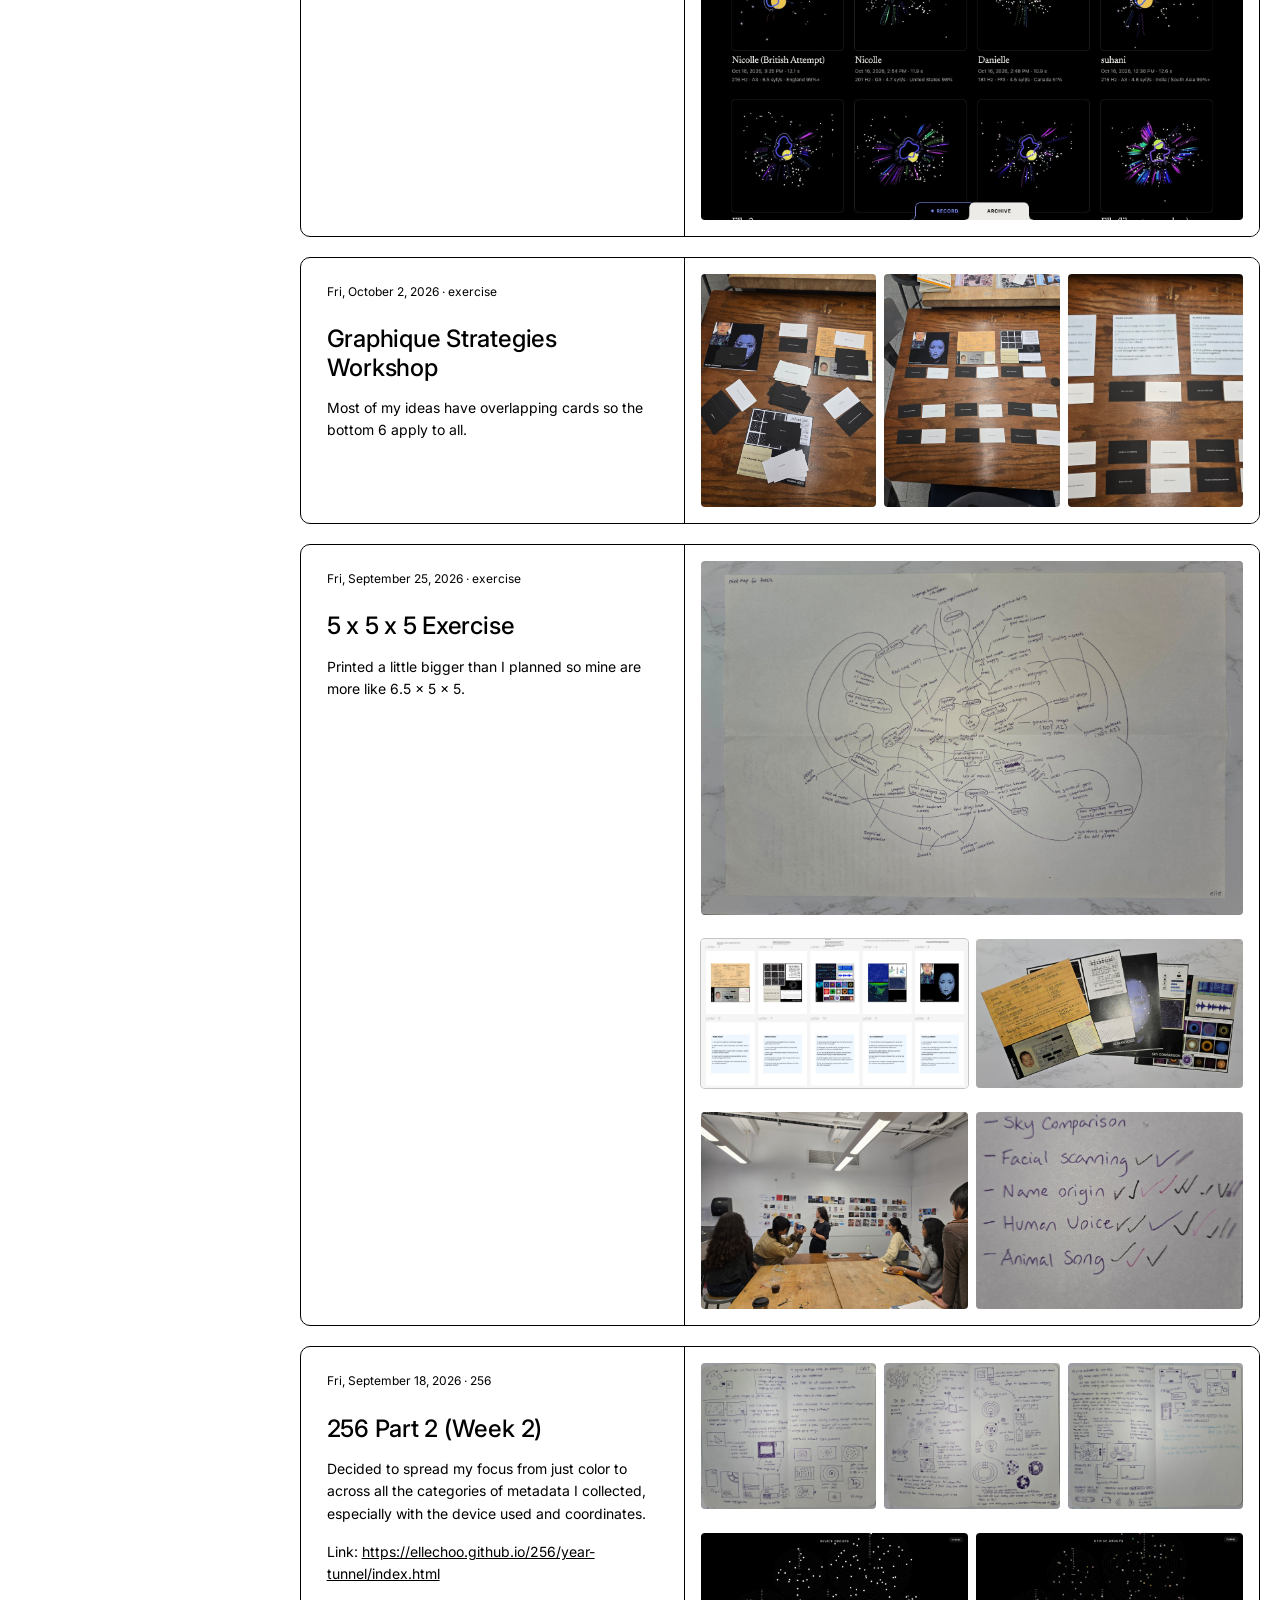
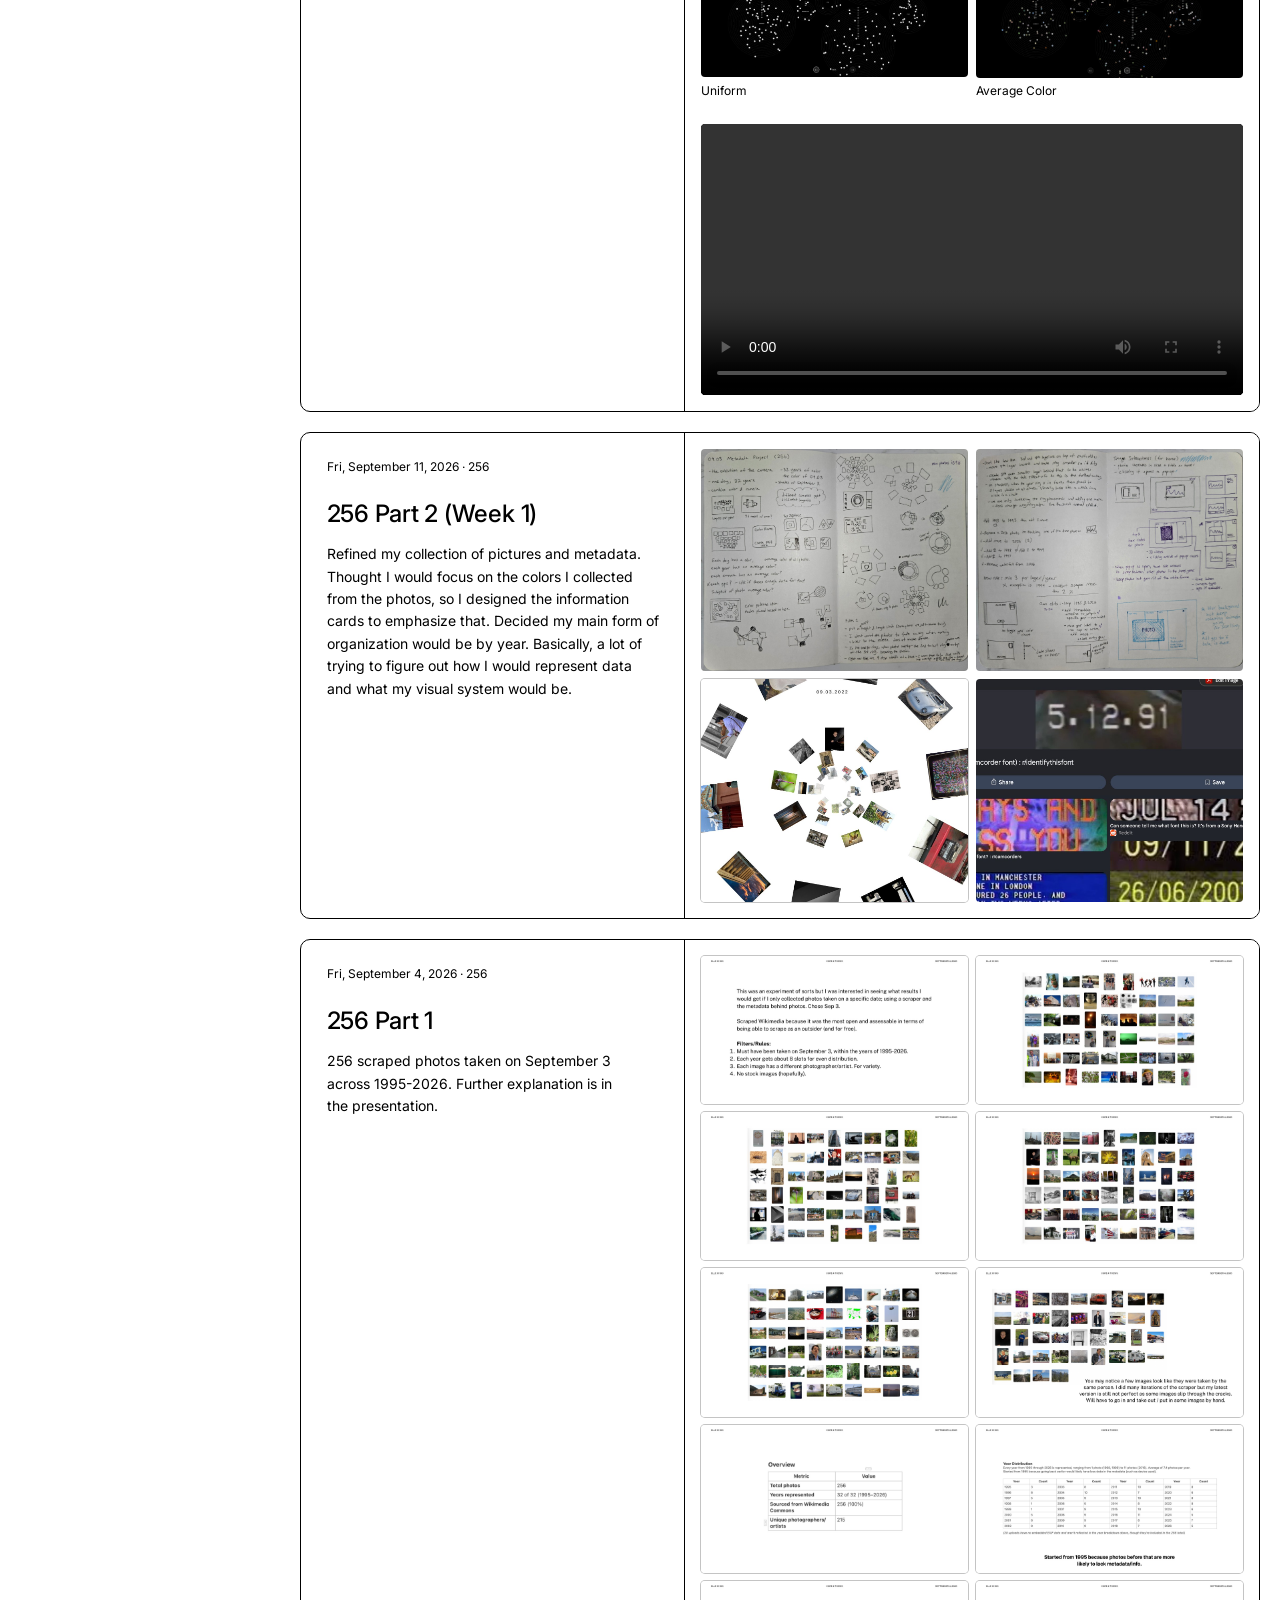
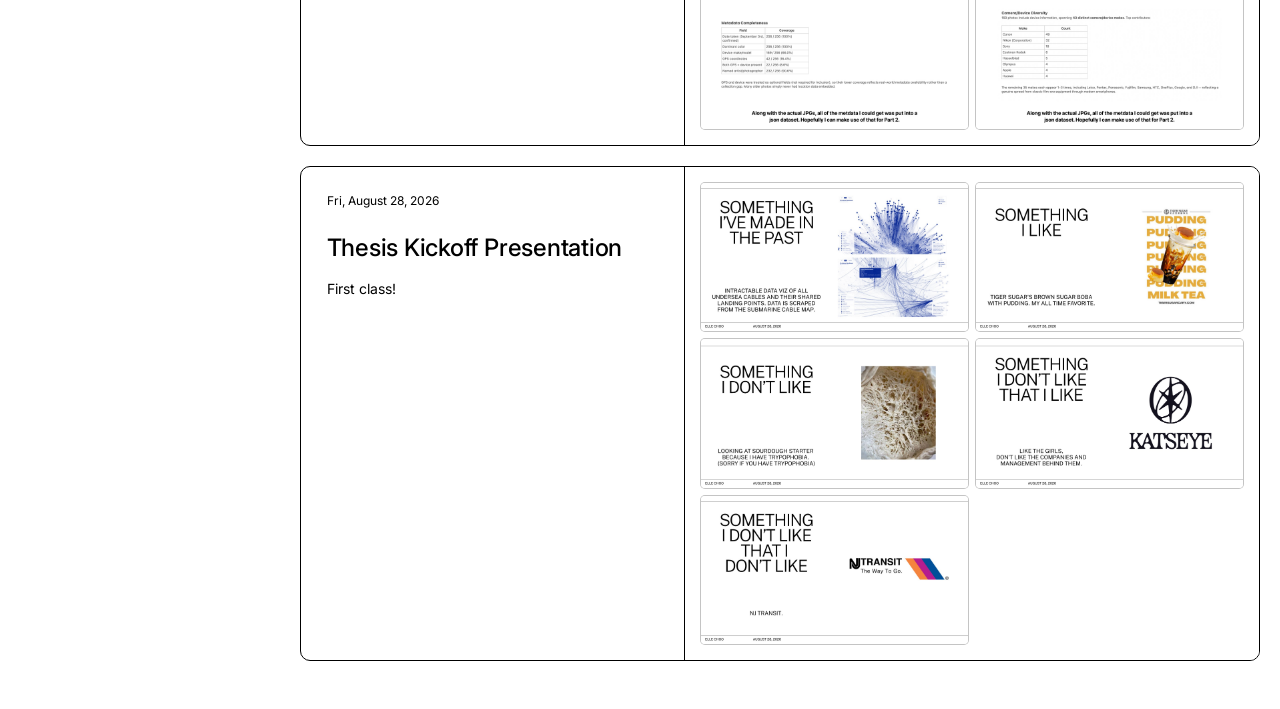
==== commit 24a19bb6: "type" ====
--- a/index.html
+++ b/index.html
@@ -21,7 +21,11 @@
       <p>Parsons CD Thesis 2026-27, with Dinah Fried and Joe Marianek.</p>
     </header>
     <div class="finder">
-      <input id="search" type="search" placeholder="Search" aria-label="Search entries">
+      <div class="months" id="monthsBar">
+        <button type="button" class="mo-arrow" id="moPrev" aria-label="Earlier months">‹</button>
+        <div class="mo-view" id="months"></div>
+        <button type="button" class="mo-arrow" id="moNext" aria-label="Later months">›</button>
+      </div>
       <div id="tags"></div>
     </div>
     <nav id="toc" aria-label="Entries"></nav>
@@ -43,8 +47,10 @@
 
   var ENTRIES = [];
   var $ = function (id) { return document.getElementById(id); };
-  var feed = $("feed"), tagsEl = $("tags"), search = $("search"), toc = $("toc");
+  var feed = $("feed"), tagsEl = $("tags"), toc = $("toc");
+  var monthsEl = $("months"), monthsBar = $("monthsBar"), moPrev = $("moPrev"), moNext = $("moNext");
   var activeTag = null;
+  var activeMonth = null;    // "2026-10" while a month is picked, otherwise null (all months)
   var SHOW_MONTHS = false;   // set to true to bring back the "October 2026" headings
 
   /* ---------- helpers ---------- */
@@ -317,7 +323,8 @@
 
   /* ---------- sidebar list of entries ---------- */
   function tocHTML(list) {
-    return list.map(function (e) {
+    return '<div class="toc-head">Entries' + (activeMonth ? " · " + esc(monthName(activeMonth, true)) : "") + "</div>" +
+      list.map(function (e) {
       return '<a href="#' + esc(entryId(e)) + '"><span>' + esc(shortDate(e.date)) + "</span>" + esc(e.title || "Untitled") + "</a>";
     }).join("");
   }
@@ -347,8 +354,70 @@
     });
   }
 
+  /* ---------- month tabs ----------
+     One tab per month, from the first entry's month through this month, with how many
+     entries each has. Past months with none are greyed out. Click a month to show only
+     that month; click it again to show everything. A month and a tag are never picked at
+     the same time. More than 4 months scroll sideways. */
+  function monthKey(iso) { return String(iso || "").slice(0, 7); }   // "2026-10-30" → "2026-10"
+  function monthName(key, long) {
+    var d = new Date(key + "-01T00:00:00");
+    return d.toLocaleDateString(undefined, long ? { month: "long", year: "numeric" } : { month: "short" });
+  }
+  function monthList() {
+    var keys = ENTRIES.map(function (e) { return monthKey(e.date); }).filter(function (k) { return /^\d{4}-\d{2}$/.test(k); }).sort();
+    if (!keys.length) return [];
+    var now = new Date(), last = now.getFullYear() + "-" + String(now.getMonth() + 1).padStart(2, "0");
+    if (keys[keys.length - 1] > last) last = keys[keys.length - 1];
+    var out = [], y = +keys[0].slice(0, 4), m = +keys[0].slice(5, 7);
+    for (var guard = 0; guard < 240; guard++) {
+      var k = y + "-" + String(m).padStart(2, "0");
+      out.push(k);
+      if (k >= last) break;
+      if (++m > 12) { m = 1; y++; }
+    }
+    return out;
+  }
+  var monthsDrawn = false;
+  function drawMonths() {
+    var counts = {};
+    ENTRIES.forEach(function (e) { var k = monthKey(e.date); counts[k] = (counts[k] || 0) + 1; });
+    var now = new Date(), thisMonth = now.getFullYear() + "-" + String(now.getMonth() + 1).padStart(2, "0");
+    var keys = monthList();
+    monthsBar.hidden = !keys.length;
+    var keepScroll = monthsEl.scrollLeft;
+    monthsEl.innerHTML = keys.map(function (k) {
+      var n = counts[k] || 0, empty = !n && k !== thisMonth;
+      return '<button type="button" data-month="' + k + '" title="' + esc(monthName(k, true)) + '"' +
+        ' class="' + (k === activeMonth ? "on" : "") + (empty ? " zero" : "") + '"' + (empty ? " disabled" : "") + ">" +
+        esc(monthName(k)) + "<small>" + n + "</small></button>";
+    }).join("");
+    var scrolls = keys.length > 4;
+    monthsBar.classList.toggle("scrolls", scrolls);
+    // first time: show the newest months; after that, stay where the visitor scrolled
+    monthsEl.scrollLeft = monthsDrawn ? keepScroll : monthsEl.scrollWidth;
+    monthsDrawn = true;
+    updateArrows();
+  }
+  function updateArrows() {
+    var max = monthsEl.scrollWidth - monthsEl.clientWidth;
+    moPrev.disabled = monthsEl.scrollLeft <= 1;
+    moNext.disabled = monthsEl.scrollLeft >= max - 1;
+  }
+  moPrev.addEventListener("click", function () { monthsEl.scrollBy({ left: -monthsEl.clientWidth / 2, behavior: "smooth" }); });
+  moNext.addEventListener("click", function () { monthsEl.scrollBy({ left: monthsEl.clientWidth / 2, behavior: "smooth" }); });
+  monthsEl.addEventListener("scroll", updateArrows);
+  monthsEl.addEventListener("click", function (ev) {
+    var b = ev.target.closest("button[data-month]");
+    if (!b || b.disabled) return;
+    activeMonth = activeMonth === b.dataset.month ? null : b.dataset.month;
+    activeTag = null;     // picking a month clears the tag
+    render();
+    window.scrollTo(0, 0);
+  });
+
   function render() {
-    var q = search.value.trim().toLowerCase();
+    drawMonths();
 
     // Tags match regardless of capitals ("Reading" = "reading"),
     // but the button shows the tag the way you typed it.
@@ -363,7 +432,7 @@
     });
     var names = Object.keys(counts).sort();
     tagsEl.innerHTML = names.length
-      ? '<button data-tag="" class="' + (activeTag ? "" : "on") + '">All</button>' +
+      ? '<button data-tag="" class="' + (activeTag || activeMonth ? "" : "on") + '">All</button>' +
         names.map(function (t) {
           return '<button data-tag="' + esc(t) + '" class="' + (t === activeTag ? "on" : "") + '">' + esc(label[t]) + "</button>";
         }).join("")
@@ -371,8 +440,8 @@
 
     var list = ENTRIES.filter(function (e) {
       if (activeTag && !(e.tags || []).some(function (t) { return String(t).toLowerCase() === activeTag; })) return false;
-      if (!q) return true;
-      return [e.title, e.body, (e.tags || []).join(" "), e.date].join(" ").toLowerCase().indexOf(q) !== -1;
+      if (activeMonth && monthKey(e.date) !== activeMonth) return false;
+      return true;
     }).sort(function (a, b) { return String(b.date || "").localeCompare(String(a.date || "")); });
 
     toc.innerHTML = tocHTML(list);
@@ -411,11 +480,11 @@
     }
   }
 
-  search.addEventListener("input", render);
   tagsEl.addEventListener("click", function (ev) {
     var b = ev.target.closest("button");
     if (!b) return;
     activeTag = b.dataset.tag || null;
+    activeMonth = null;   // a tag and a month don't combine: picking a tag clears the month
     render();
   });
 
--- a/style.css
+++ b/style.css
@@ -9,7 +9,7 @@
 :root {
   --paper: #ffffff;   /* page background */
   --ink:   #000000;   /* main text */
-  --muted: #555555;   /* dates, tags, small text */
+  --muted: #000000;   /* dates, tags, small text (black for now; e.g. #555555 for grey) */
   --rule:  #000000;   /* thin divider lines */
   --side:  #ffffff;   /* left column (title, search, entry list) */
   --well:  #ffffff;   /* photo side of each entry */
@@ -30,6 +30,19 @@
 }
 
 
+/* ---------- Type scale ----------
+   Every piece of text on the site uses one of these five sizes.
+   Change a size here and everything using it follows. */
+:root {
+  --t-small: 12px;    /* dates, counts, tags, captions, subtitle, "Entries" */
+  --t-ui:    14px;    /* sidebar entry titles, month names */
+  --t-body:  14px;    /* entry text */
+  --t-title: 24px;    /* entry titles */
+  --t-site:  30px;    /* site title */
+  --w-title: 500;     /* weight of the two titles (400 = regular) */
+}
+
+
 /* ---------- Font ----------
    Inter is loaded in index.html (the Google Fonts line in <head>).
    To change fonts, update that line and this one. */
@@ -52,8 +65,8 @@
   background: var(--paper);
   color: var(--ink);
   font-family: var(--font);
-  font-size: 18px;
-  line-height: 1.65;
+  font-size: var(--t-body);
+  line-height: 1.6;
 }
 
 /* The centered column everything sits in */
@@ -69,7 +82,7 @@
 
 small,
 .meta {
-  font-size: .82rem;
+  font-size: var(--t-small);
   color: var(--muted);
 }
 
@@ -146,7 +159,7 @@
 
 #tags button {
   font: inherit;
-  font-size: .78rem;
+  font-size: var(--t-small);
   color: var(--muted);
   background: transparent;
   border: 1px solid var(--rule);
@@ -190,10 +203,11 @@
 
 /* entry title */
 article h2 {
-  font-size: 1.3rem;
-  font-weight: normal;
-  line-height: 1.3;
+  font-size: var(--t-title);
+  font-weight: var(--w-title);
+  line-height: 1.2;
   margin: .1rem 0 .9rem;   /* last number = space between title and text */
+  letter-spacing: -.01em;
 }
 
 /* links inside entry text; long web addresses wrap instead of overflowing */
@@ -203,7 +217,7 @@
 
 /* entry text */
 .body {
-  font-size: .92rem;       /* size of the entry text */
+  font-size: var(--t-body);
 }
 
 /* No orphans: never leave a single word alone on the last line */
@@ -220,7 +234,8 @@
 .body h3,
 .body h4,
 .body h5 {
-  font-size: 1.05rem;
+  font-size: var(--t-body);
+  font-weight: var(--w-title);
   margin: 1.4rem 0 .4rem;
 }
 
@@ -249,7 +264,7 @@
 }
 
 .body pre {
-  font-size: .85rem;
+  font-size: var(--t-ui);
   overflow: auto;
   padding: .8rem;
   border: 1px solid var(--rule);
@@ -302,7 +317,7 @@
 }
 
 .vids figcaption {
-  font-size: .8rem;
+  font-size: var(--t-small);
   color: var(--muted);
 }
 
@@ -367,27 +382,125 @@
 }
 
 .journal .site-head h1 {
-  font-size: 1.4rem;
-  line-height: 1.2;
+  font-size: var(--t-site);
+  line-height: 1.1;
+  font-weight: var(--w-title);
+  letter-spacing: -.02em;
 }
 
 /* the subtitle under the title */
 .journal .site-head p {
-  font-size: .8rem;
+  font-size: var(--t-small);
   line-height: 1.4;
-  margin-top: .35rem;
+  margin-top: .75rem;   /* space between the title and subtitle */
 }
 
 .journal .finder {
   flex: none;
   width: auto;
-  margin: .75rem 0 0;   /* space above the search bar */
+  margin: 2.5rem 0 0;   /* space above the month tabs */
+}
+
+/* Month tabs (replace the search bar) */
+.months {
+  display: flex;
+  align-items: stretch;
+  gap: 4px;
+}
+
+.mo-view {
+  flex: 1;
+  min-width: 0;
+  display: grid;
+  grid-auto-flow: column;
+  grid-auto-columns: calc((100% - 12px) / 4);   /* 4 months fit across */
+  gap: 4px;
+  overflow-x: auto;
+  scroll-snap-type: x mandatory;
+  scrollbar-width: none;
+}
+
+.mo-view::-webkit-scrollbar {
+  display: none;
+}
+
+.mo-view button,
+.mo-arrow {
+  font: inherit;
+  color: var(--ink);
+  background: var(--card);
+  border: 1px solid var(--edge);
+  border-radius: var(--small-radius);
+  cursor: pointer;
+}
+
+.mo-view button {
+  scroll-snap-align: start;
+  font-size: var(--t-ui);
+  line-height: 1.25;
+  padding: .35rem 0 .3rem;
+  text-align: center;
+}
+
+/* the number of entries that month */
+.mo-view button small {
+  display: block;
+  font-size: var(--t-small);
+  color: var(--muted);
+}
+
+.mo-view button:hover {
+  box-shadow: inset 0 0 0 1px var(--edge);
+}
+
+/* the month that's picked */
+.mo-view button.on {
+  color: var(--paper);
+  background: var(--ink);
+  border-color: var(--ink);
+}
+
+.mo-view button.on small {
+  color: var(--paper);
+}
+
+/* past months with no entries */
+.mo-view button.zero,
+.mo-view button.zero small {
+  color: var(--muted);
+  border-color: color-mix(in srgb, var(--ink) 30%, var(--paper));   /* lighter outline marks an empty month */
+  box-shadow: none;
+  cursor: default;
+}
+
+/* arrows only show once there are more than 4 months */
+.mo-arrow {
+  display: none;
+  flex: none;
+  width: 24px;
+  padding: 0;
+  font-size: .95rem;
+}
+
+.months.scrolls .mo-arrow {
+  display: block;
+}
+
+.mo-arrow:disabled {
+  opacity: .3;
+  cursor: default;
+}
+
+/* space between the month tabs and the tag buttons */
+.journal #tags {
+  margin-top: 1.5rem;
 }
 
 /* The list of entries: each one is its own box */
 #toc {
   flex: 1;
   min-height: 0;
+  margin-top: .75rem;   /* extra space below the tag buttons */
   overflow-y: auto;
   scrollbar-width: thin;
   display: flex;
@@ -396,11 +509,12 @@
   padding: 0 2px 2px;
 }
 
-#toc::before {
-  content: "Entries";
-  display: block;
-  font-size: .72rem;
-  letter-spacing: .06em;
+/* "Entries" heading above the list (says which month is showing) */
+.toc-head {
+  display: block;
+  flex: none;
+  font-size: var(--t-small);
+  letter-spacing: .08em;
   text-transform: uppercase;
   color: var(--muted);
   padding: .1rem .2rem .2rem;
@@ -415,13 +529,13 @@
   border-radius: var(--small-radius);
   color: var(--ink);
   text-decoration: none;
-  font-size: .85rem;
+  font-size: var(--t-ui);
   line-height: 1.35;
 }
 
 #toc a span {
   display: block;
-  font-size: .72rem;
+  font-size: var(--t-small);
   color: var(--muted);
 }
 
@@ -564,7 +678,7 @@
 
 /* the group's caption, shown above its photos */
 .group-cap {
-  font-size: .8rem;
+  font-size: var(--t-small);
   color: var(--muted);
   margin-bottom: .5rem;
 }
@@ -587,7 +701,7 @@
 }
 
 .group figcaption {
-  font-size: .8rem;
+  font-size: var(--t-small);
   color: var(--muted);
   margin-top: .35rem;
   line-height: 1.4;
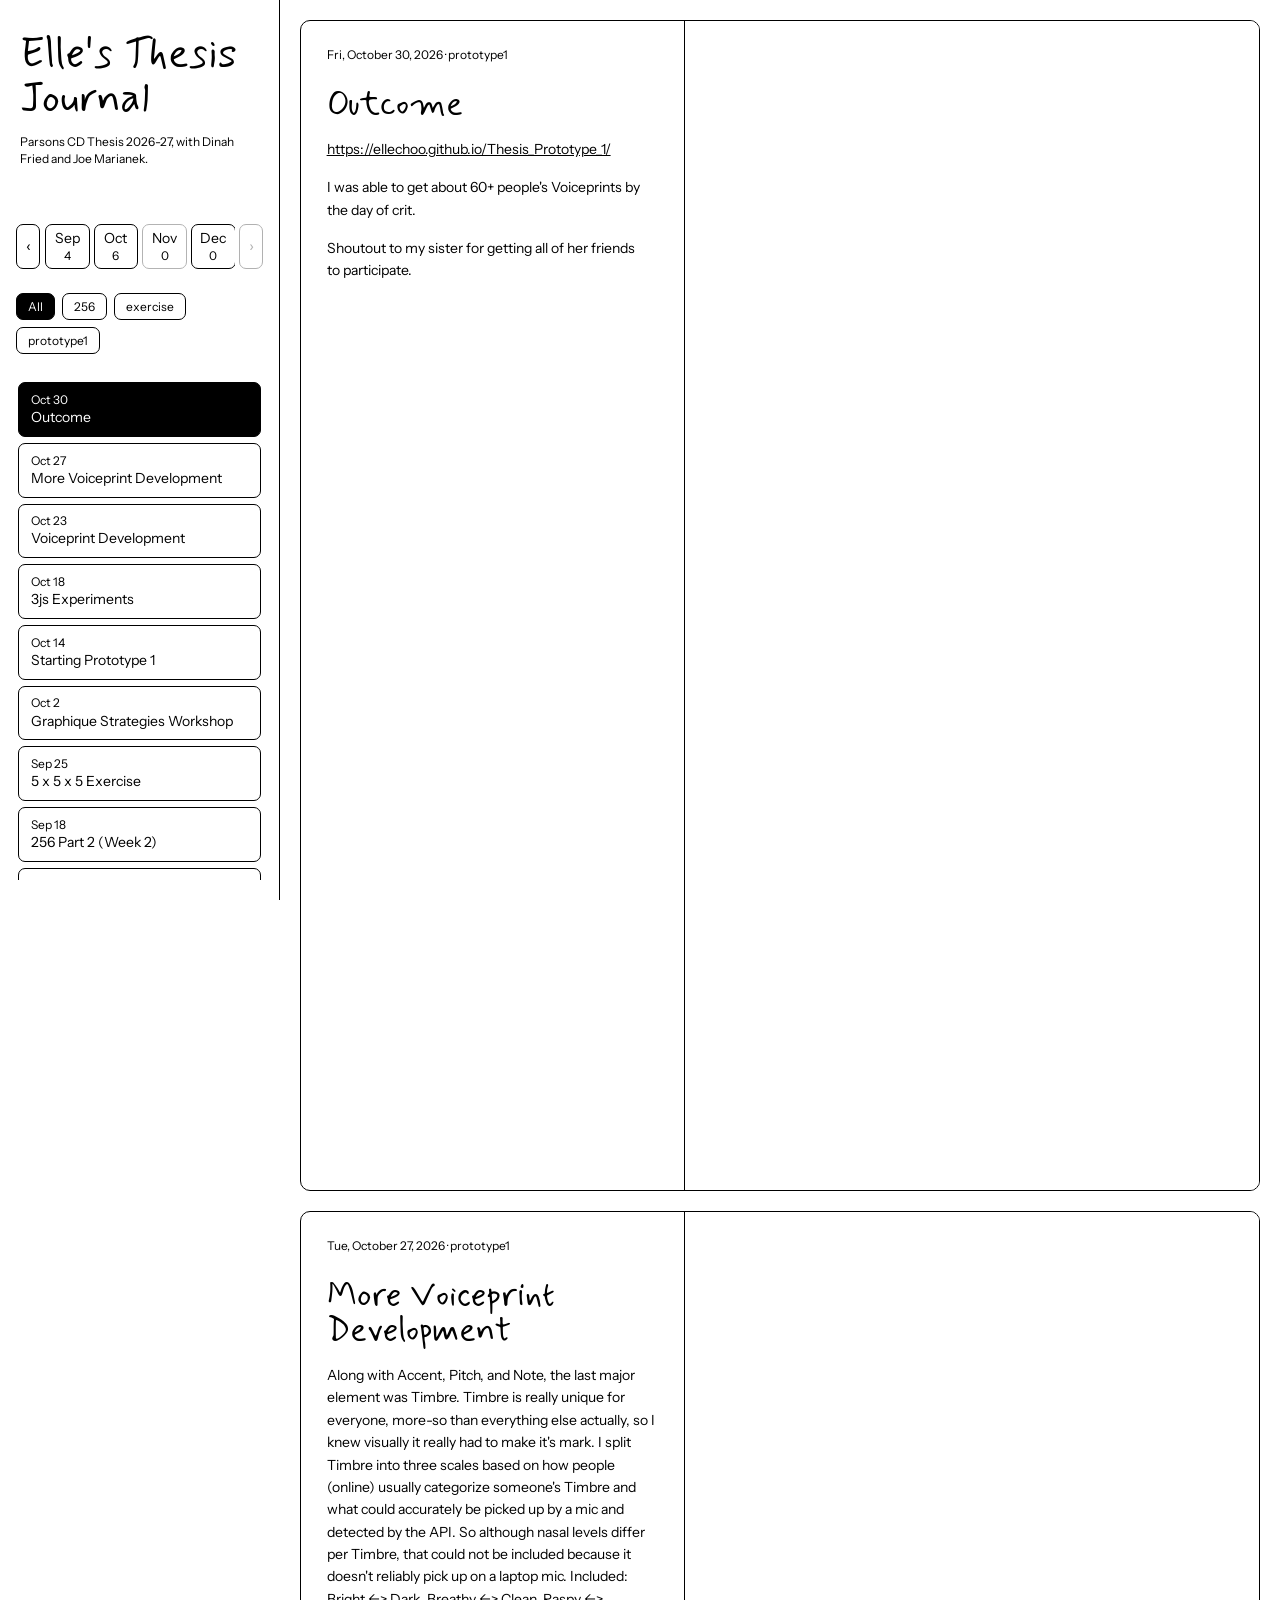
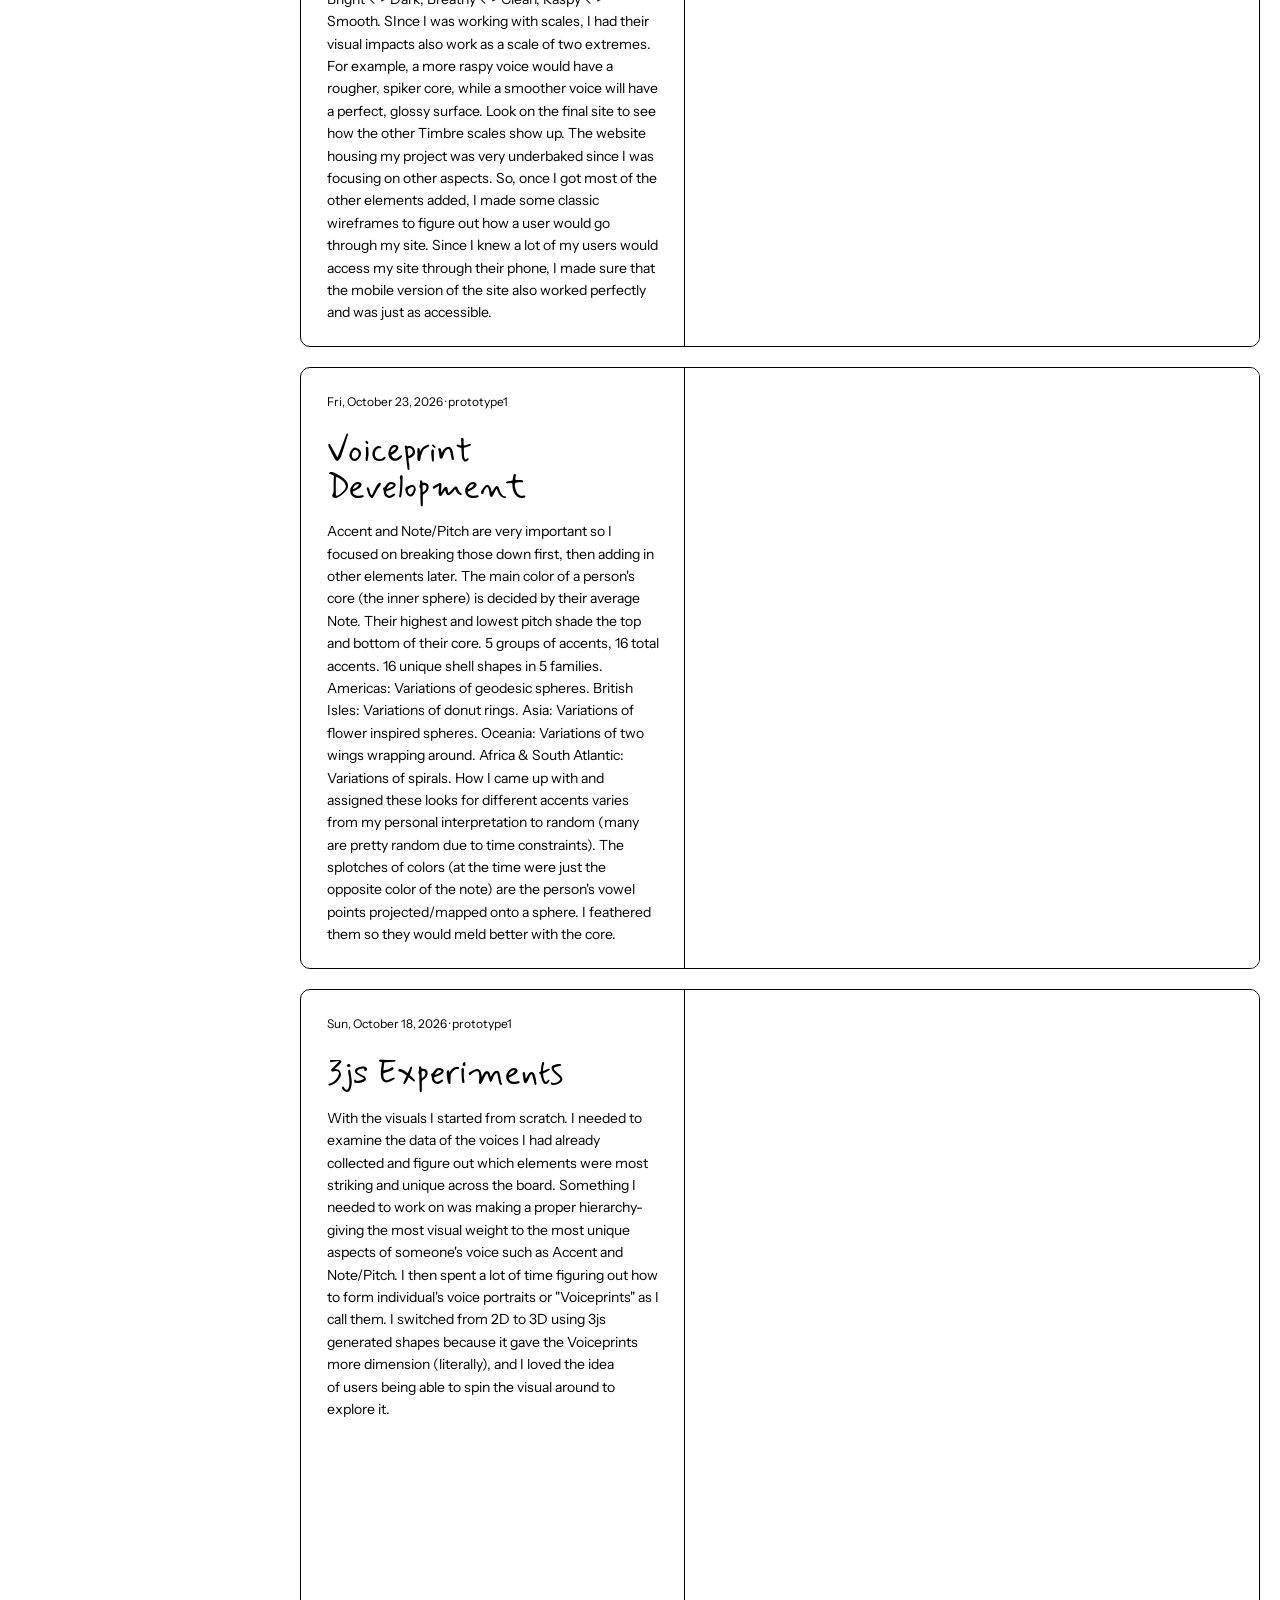
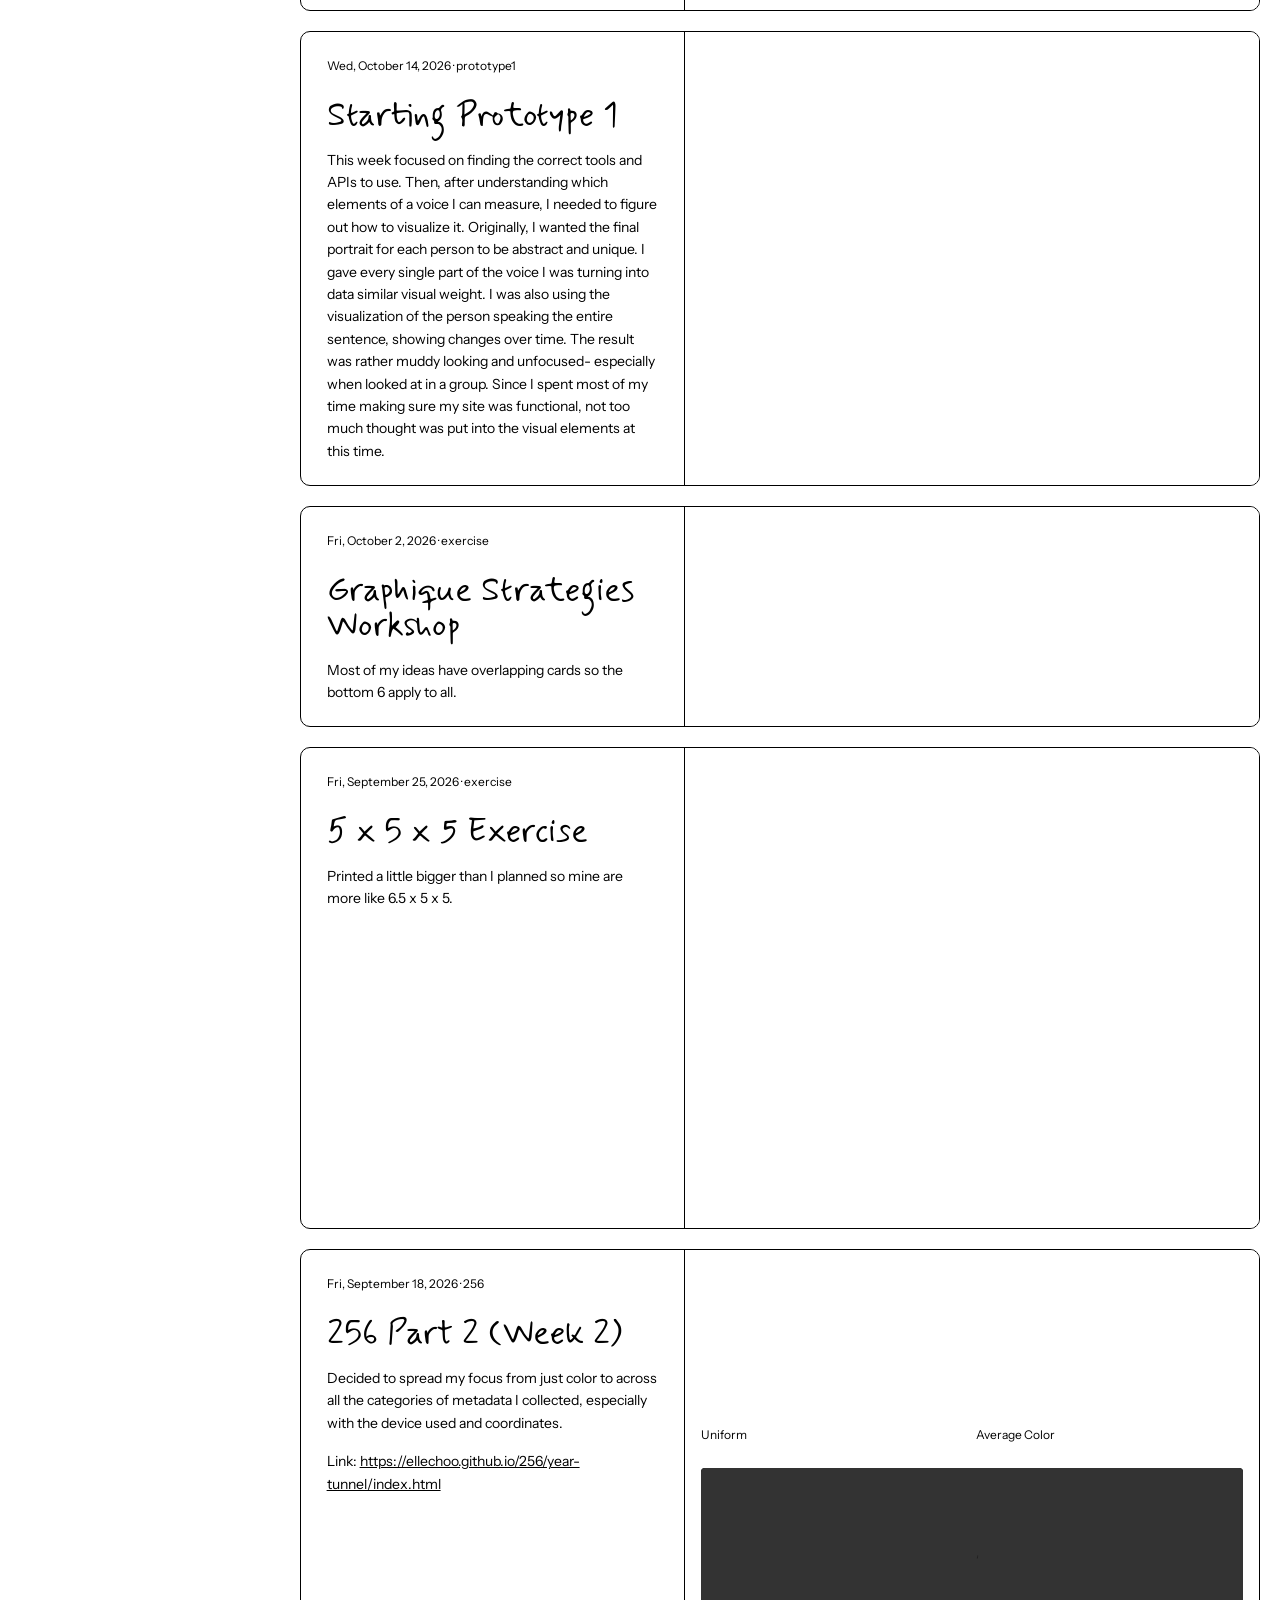
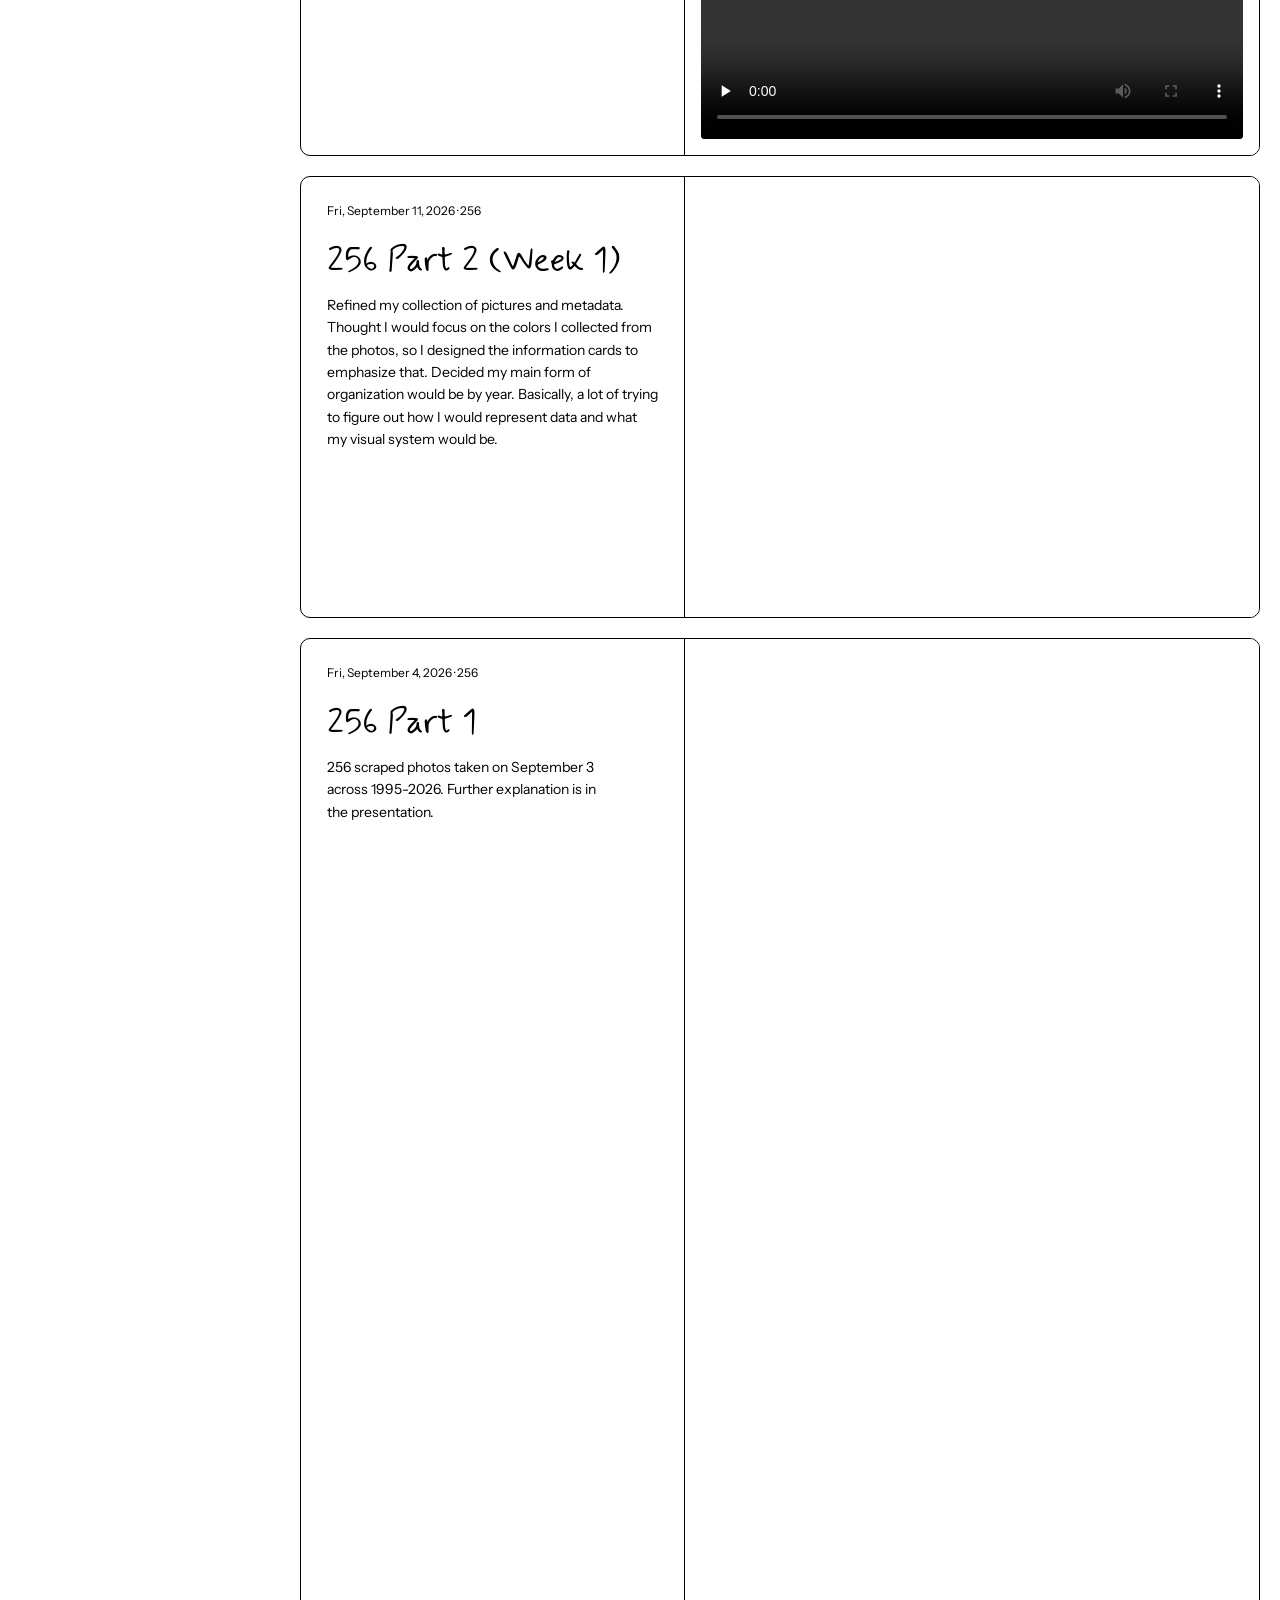
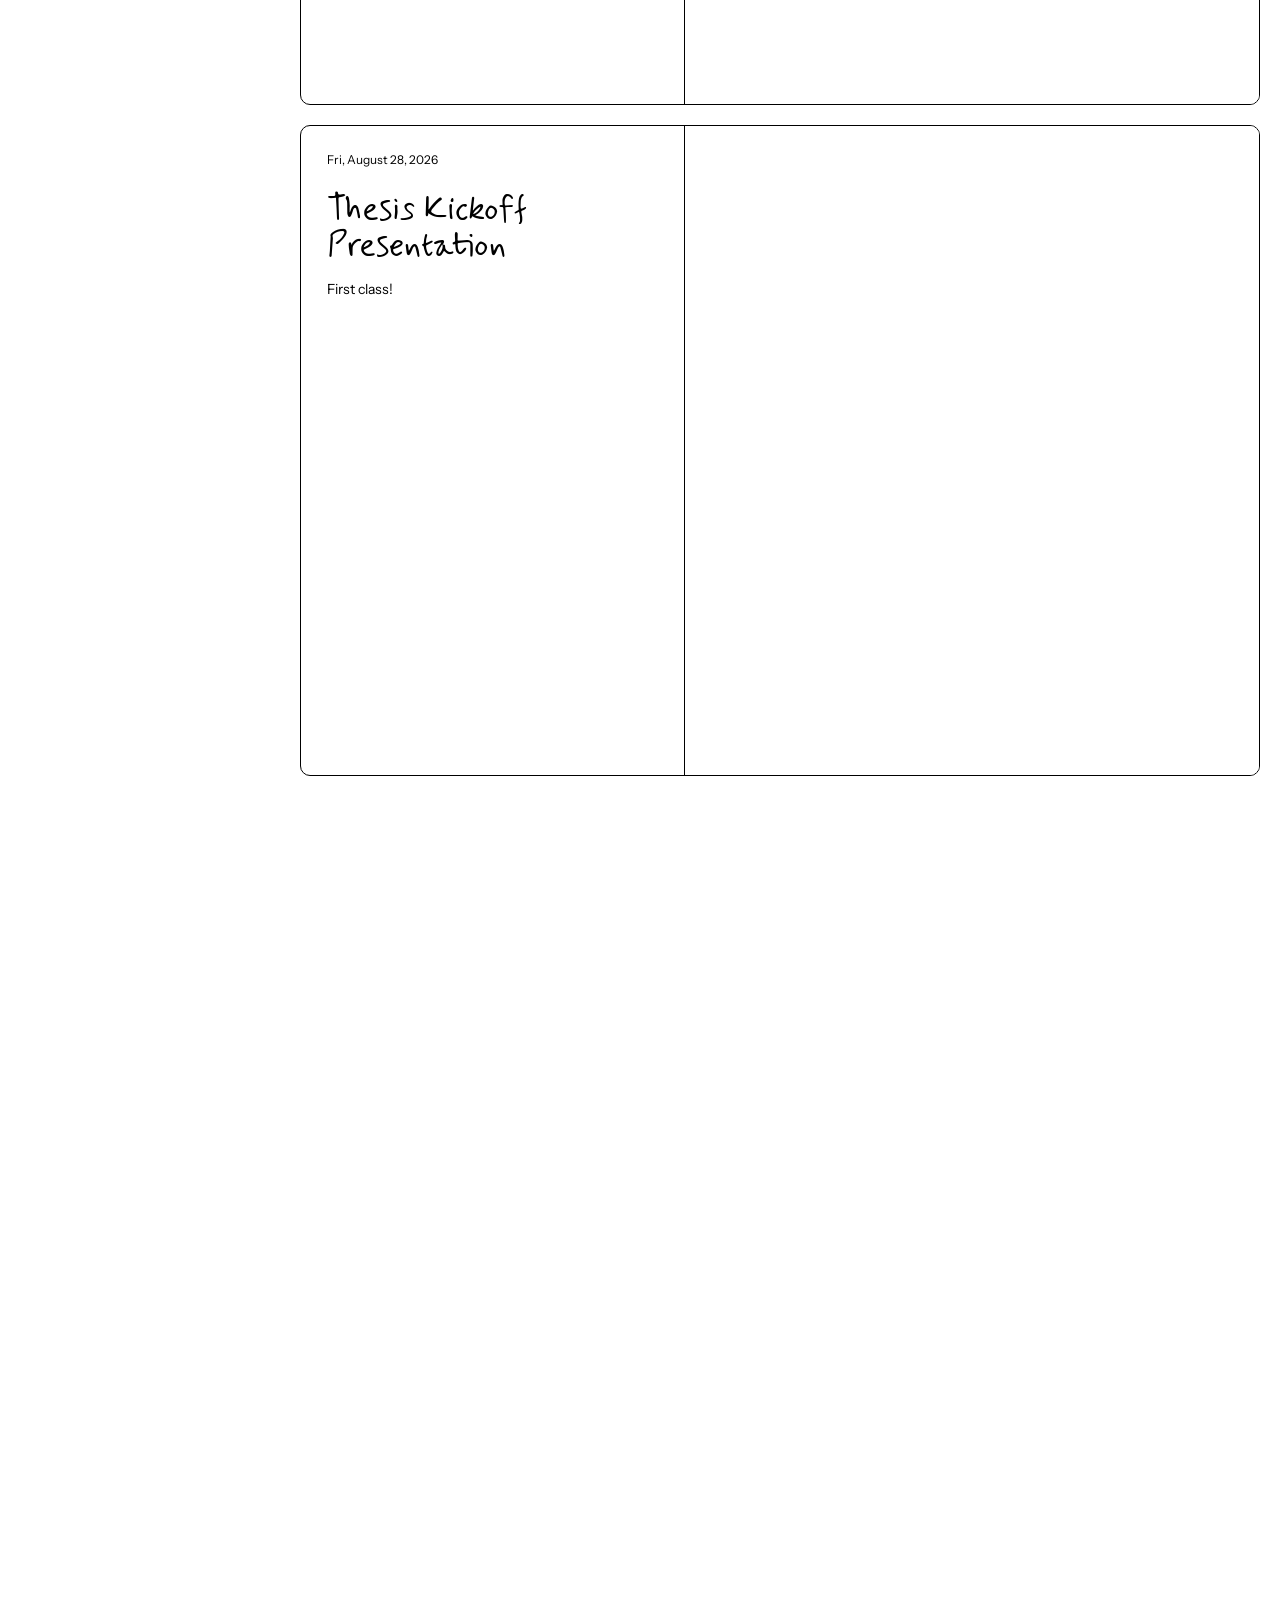
==== commit ff51d81c: "donefornow" ====
--- a/index.html
+++ b/index.html
@@ -7,7 +7,7 @@
 <meta name="description" content="Progress log for my thesis project.">
 <link rel="preconnect" href="https://fonts.googleapis.com">
 <link rel="preconnect" href="https://fonts.gstatic.com" crossorigin>
-<link rel="stylesheet" href="https://fonts.googleapis.com/css2?family=Inter:wght@400;500;600&display=swap">
+<link rel="stylesheet" href="https://fonts.googleapis.com/css2?family=Instrument+Sans:wght@400;500;600&family=Mynerve&display=swap">
 <link rel="stylesheet" href="style.css">
 </head>
 <body>
@@ -185,7 +185,7 @@
     if (g.layout === "auto" || g.layout === "phones") {
       inner = mediaHTML(g.images, g.layout === "phones" ? "phones" : "");
     } else if (g.layout === "grid") {
-      inner = '<div class="grid" data-shape="' + g.shape + '" style="--cols:' + g.cols +
+      inner = '<div class="grid" data-cols="' + g.cols + '" data-shape="' + g.shape + '" style="--cols:' + g.cols +
         (g.shape !== "auto" && g.shape !== "none" ? "; --cell-ratio:" + g.shape : "") + '">' + figs(g.images) + "</div>";
     } else if (g.layout === "feature") {
       inner = '<div class="feature' + (g.images.length === 1 ? " one" : "") + '">' +
@@ -261,9 +261,12 @@
     var single = cssPx(box, "--single-photo-height", 320);
     var gap    = parseFloat(getComputedStyle(box).columnGap) || 8;
     // A small set of photos (2–4) gets bigger rows, so it doesn't look lost.
-    var few = box.children.length <= 4;
+    // skip photos that are hidden on phones (until "Show all" opens them)
+    var figs = Array.prototype.slice.call(box.children).filter(function (f) {
+      return !(f.classList.contains("extra") && !f.closest(".media.open"));
+    });
+    var few = figs.length <= 4;
     if (few) { target = Math.max(target, 200); maxH = Math.max(maxH, 300); }
-    var figs = Array.prototype.slice.call(box.children);
     var shapes = figs.map(function (f) {
       var img = f.querySelector("img");
       return img && img.naturalWidth ? img.naturalWidth / img.naturalHeight : 4 / 3;  // guess until loaded
@@ -416,6 +419,137 @@
     window.scrollTo(0, 0);
   });
 
+  /* ---------- shorter entries on phones ----------
+     On narrow screens each entry's text is cut to a few lines with "Read more",
+     and long photo sets show only the first few with "Show all N photos".
+     (The number of lines is set in style.css: --mobile-text-lines.) */
+  var MOBILE_PHOTOS = 6;     // photos shown before "Show all"
+  var MOBILE_MIN_HIDDEN = 3; // only collapse if at least this many would be hidden
+  var narrow = window.matchMedia("(max-width: 860px)");
+
+  function relayoutAll() {
+    feed.querySelectorAll(".pics").forEach(layoutPics);
+  }
+  function collapseForPhones() {
+    feed.querySelectorAll("article").forEach(function (art) {
+      // text
+      var body = art.querySelector(".body");
+      if (body && body.textContent.trim()) {
+        body.classList.add("clamp");
+        var more = document.createElement("button");
+        more.type = "button"; more.className = "more-text"; more.textContent = "Read more"; more.hidden = true;
+        body.after(more);
+      }
+      // photos
+      var media = art.querySelector(".media");
+      if (!media) return;
+      var figs = media.querySelectorAll("figure");
+      if (figs.length - MOBILE_PHOTOS < MOBILE_MIN_HIDDEN) return;
+      for (var i = MOBILE_PHOTOS; i < figs.length; i++) figs[i].classList.add("extra");
+      media.classList.add("can-open");
+      media.querySelectorAll(".group").forEach(function (g) {
+        if (!g.querySelector("figure:not(.extra)")) g.classList.add("extra");
+      });
+      var all = document.createElement("button");
+      all.type = "button"; all.className = "more-photos";
+      all.dataset.label = "Show all " + figs.length + " photos";
+      all.textContent = all.dataset.label;
+      media.appendChild(all);
+    });
+    checkClamps();
+    watchOpenable();
+  }
+  // "Read more" only appears when the text is actually cut off.
+  function checkClamps() {
+    feed.querySelectorAll(".body.clamp").forEach(function (body) {
+      var btn = body.nextElementSibling;
+      if (btn && btn.classList.contains("more-text")) btn.hidden = body.scrollHeight <= body.clientHeight + 2;
+    });
+  }
+  if (document.fonts && document.fonts.ready) document.fonts.ready.then(checkClamps);
+
+  /* Opening and closing slide smoothly: the box's height is animated from where it
+     was to where it ends up, then handed back to the page. */
+  var calm = window.matchMedia("(prefers-reduced-motion: reduce)");
+  function slide(el, change, animate) {
+    if (!animate || calm.matches) { change(); return; }
+    var from = el.offsetHeight;
+    change();
+    el.style.height = ""; el.style.maxHeight = "";
+    var to = el.offsetHeight;
+    if (Math.abs(to - from) < 2) return;
+    el.style.maxHeight = "none";           // the text clip would otherwise cut the animation short
+    el.style.height = from + "px";
+    el.style.overflow = "hidden";
+    el.offsetHeight;                       // let the browser register the start height
+    el.classList.add("sliding");
+    el.style.height = to + "px";
+    function done(ev) {
+      if (ev && ev.target !== el) return;
+      el.removeEventListener("transitionend", done);
+      el.classList.remove("sliding");
+      el.style.height = ""; el.style.overflow = ""; el.style.maxHeight = "";
+    }
+    el.addEventListener("transitionend", done);
+    setTimeout(done, 600);                 // in case the transition never fires
+  }
+
+  function setText(art, open, animate) {
+    var body = art.querySelector(".body"), btn = art.querySelector(".more-text");
+    if (!body || !btn || btn.hidden) return;
+    slide(body, function () { body.classList.toggle("clamp", !open); }, animate);
+    btn.textContent = open ? "Show less" : "Read more";
+  }
+  function setPhotos(art, open, animate) {
+    var media = art.querySelector(".media"), btn = art.querySelector(".more-photos");
+    if (!media || !btn) return;
+    slide(media, function () {
+      media.classList.toggle("open", open);
+      relayoutAll();
+    }, animate);
+    btn.textContent = open ? "Show fewer photos" : btn.dataset.label;
+  }
+  function isOpen(art) {
+    var body = art.querySelector(".body.clamp"), btn = art.querySelector(".more-text");
+    return (btn && !btn.hidden && !body) || !!art.querySelector(".media.open");
+  }
+
+  feed.addEventListener("click", function (ev) {
+    var b = ev.target.closest(".more-text, .more-photos");
+    if (!b) return;
+    var art = b.closest("article");
+    var isText = b.classList.contains("more-text");
+    var opening = isText ? b.textContent === "Read more" : !art.querySelector(".media.open");
+    (isText ? setText : setPhotos)(art, opening, true);
+    // when closing from further down the entry, glide back up to its top
+    var top = art.getBoundingClientRect().top;
+    if (!opening && top < 0) window.scrollTo({ top: window.scrollY + top - 12, behavior: calm.matches ? "auto" : "smooth" });
+  });
+
+  // Entries close again on their own once they're scrolled out of view.
+  // If the entry is above the screen, the page is shifted by the same amount so
+  // what you're looking at doesn't jump.
+  var closer = ("IntersectionObserver" in window) && new IntersectionObserver(function (items) {
+    items.forEach(function (it) {
+      var art = it.target;
+      if (it.isIntersecting || !narrow.matches || !isOpen(art)) return;
+      var above = it.boundingClientRect.bottom <= 0;
+      var y = window.scrollY, h = art.offsetHeight;
+      setText(art, false, false);
+      setPhotos(art, false, false);
+      var shrink = h - art.offsetHeight;
+      if (above && shrink > 0 && Math.abs(window.scrollY - y) < 1) window.scrollBy(0, -shrink);
+    });
+  });
+  function watchOpenable() {
+    if (!closer) return;
+    closer.disconnect();
+    feed.querySelectorAll("article").forEach(function (a) {
+      if (a.querySelector(".more-text, .more-photos")) closer.observe(a);
+    });
+  }
+  narrow.addEventListener("change", function () { render(); });
+
   function render() {
     drawMonths();
 
@@ -456,6 +590,7 @@
         html += entryHTML(e);
       });
       feed.innerHTML = html;
+      if (narrow.matches) collapseForPhones();
       // No orphans in browsers that don't support "text-wrap: pretty" yet:
       // glue the last two words of each paragraph together.
       if (!(window.CSS && CSS.supports && CSS.supports("text-wrap", "pretty"))) {
--- a/style.css
+++ b/style.css
@@ -39,15 +39,24 @@
   --t-body:  14px;    /* entry text */
   --t-title: 24px;    /* entry titles */
   --t-site:  30px;    /* site title */
-  --w-title: 500;     /* weight of the two titles (400 = regular) */
-}
-
-
-/* ---------- Font ----------
-   Inter is loaded in index.html (the Google Fonts line in <head>).
-   To change fonts, update that line and this one. */
+  --w-title: 500;     /* weight of headings inside entry text */
+}
+
+
+/* ---------- Fonts ----------
+   Both are loaded in index.html (the Google Fonts line in <head>).
+   To change fonts, update that line and these. */
 :root {
-  --font: "Inter", system-ui, sans-serif;
+  --font: "Instrument Sans", system-ui, sans-serif;   /* everything */
+  --font-title: "Mynerve", "Instrument Sans", cursive;  /* site title and entry titles */
+  --title-scale: 1.2;   /* handwriting runs small, so titles are drawn a bit bigger than their size above */
+}
+
+/* bigger titles on laptops and desktops */
+@media (min-width: 861px) {
+  :root {
+    --title-scale: 1.4;
+  }
 }
 
 
@@ -203,11 +212,12 @@
 
 /* entry title */
 article h2 {
-  font-size: var(--t-title);
-  font-weight: var(--w-title);
-  line-height: 1.2;
+  font-family: var(--font-title);
+  font-size: calc(var(--t-title) * var(--title-scale));
+  font-weight: 400;
+  line-height: 1.05;
   margin: .1rem 0 .9rem;   /* last number = space between title and text */
-  letter-spacing: -.01em;
+  letter-spacing: 0;
 }
 
 /* links inside entry text; long web addresses wrap instead of overflowing */
@@ -368,7 +378,7 @@
   display: flex;
   flex-direction: column;
   gap: 1rem;
-  padding: 1.5rem 1rem 1.25rem;
+  padding: 34px 1rem 1.25rem;   /* top = space above the title on laptops */
   background: var(--side);
   border-right: 1px solid var(--edge);
 }
@@ -382,10 +392,11 @@
 }
 
 .journal .site-head h1 {
-  font-size: var(--t-site);
-  line-height: 1.1;
-  font-weight: var(--w-title);
-  letter-spacing: -.02em;
+  font-family: var(--font-title);
+  font-size: calc(var(--t-site) * var(--title-scale));
+  line-height: 1.05;
+  font-weight: 400;
+  letter-spacing: 0;
 }
 
 /* the subtitle under the title */
@@ -638,6 +649,63 @@
   }
 }
 
+/* ---------- Shorter entries on phones (index.html adds the buttons) ---------- */
+:root {
+  --mobile-text-lines: 3;   /* lines of text shown before "Read more" */
+}
+
+.journal .body.clamp {
+  max-height: calc(var(--t-body) * 1.6 * var(--mobile-text-lines));
+  overflow: hidden;
+  -webkit-mask-image: linear-gradient(#000 55%, transparent);
+  mask-image: linear-gradient(#000 55%, transparent);
+}
+
+/* .body ends with a paragraph margin; drop it so the fade sits right above the button */
+.journal .body.clamp > :first-child {
+  margin-top: 0;
+}
+
+.more-text {
+  font: inherit;
+  font-size: var(--t-small);
+  color: var(--ink);
+  background: none;
+  border: 0;
+  padding: 0;
+  margin-top: .5rem;
+  text-decoration: underline;
+  cursor: pointer;
+}
+
+.more-photos {
+  display: block;
+  width: 100%;
+  margin-top: .75rem;
+  padding: .55rem 0;
+  font: inherit;
+  font-size: var(--t-small);
+  color: var(--ink);
+  background: var(--card);
+  border: 1px solid var(--edge);
+  border-radius: var(--small-radius);
+  cursor: pointer;
+}
+
+/* the smooth open / close (index.html sets the start and end heights) */
+.sliding {
+  transition: height .4s cubic-bezier(.2, .7, .2, 1);
+}
+
+@media (prefers-reduced-motion: reduce) {
+  .sliding { transition: none; }
+}
+
+/* photos past the first few, until "Show all" is tapped */
+.media:not(.open) .extra {
+  display: none !important;
+}
+
 /* Tablets and phones: one column, the left column becomes the top of the page */
 @media (max-width: 860px) {
   .journal {
@@ -648,7 +716,7 @@
     height: auto;
     border-right: 0;
     border-bottom: 1px solid var(--edge);
-    padding: 1.25rem 1rem;
+    padding: 34px 1rem 1.25rem;   /* top = space above the title on phones */
   }
   #toc {
     display: none;
@@ -774,8 +842,11 @@
 
 /* Phones: grids go down to two columns, feature stacks */
 @media (max-width: 560px) {
-  .grid {
-    grid-template-columns: repeat(2, minmax(0, 1fr));
+  /* grids keep the columns picked in the editor, but 4-6 become 3 on phones */
+  .grid[data-cols="4"],
+  .grid[data-cols="5"],
+  .grid[data-cols="6"] {
+    grid-template-columns: repeat(3, minmax(0, 1fr));
   }
   .feature {
     grid-template-columns: minmax(0, 1fr);
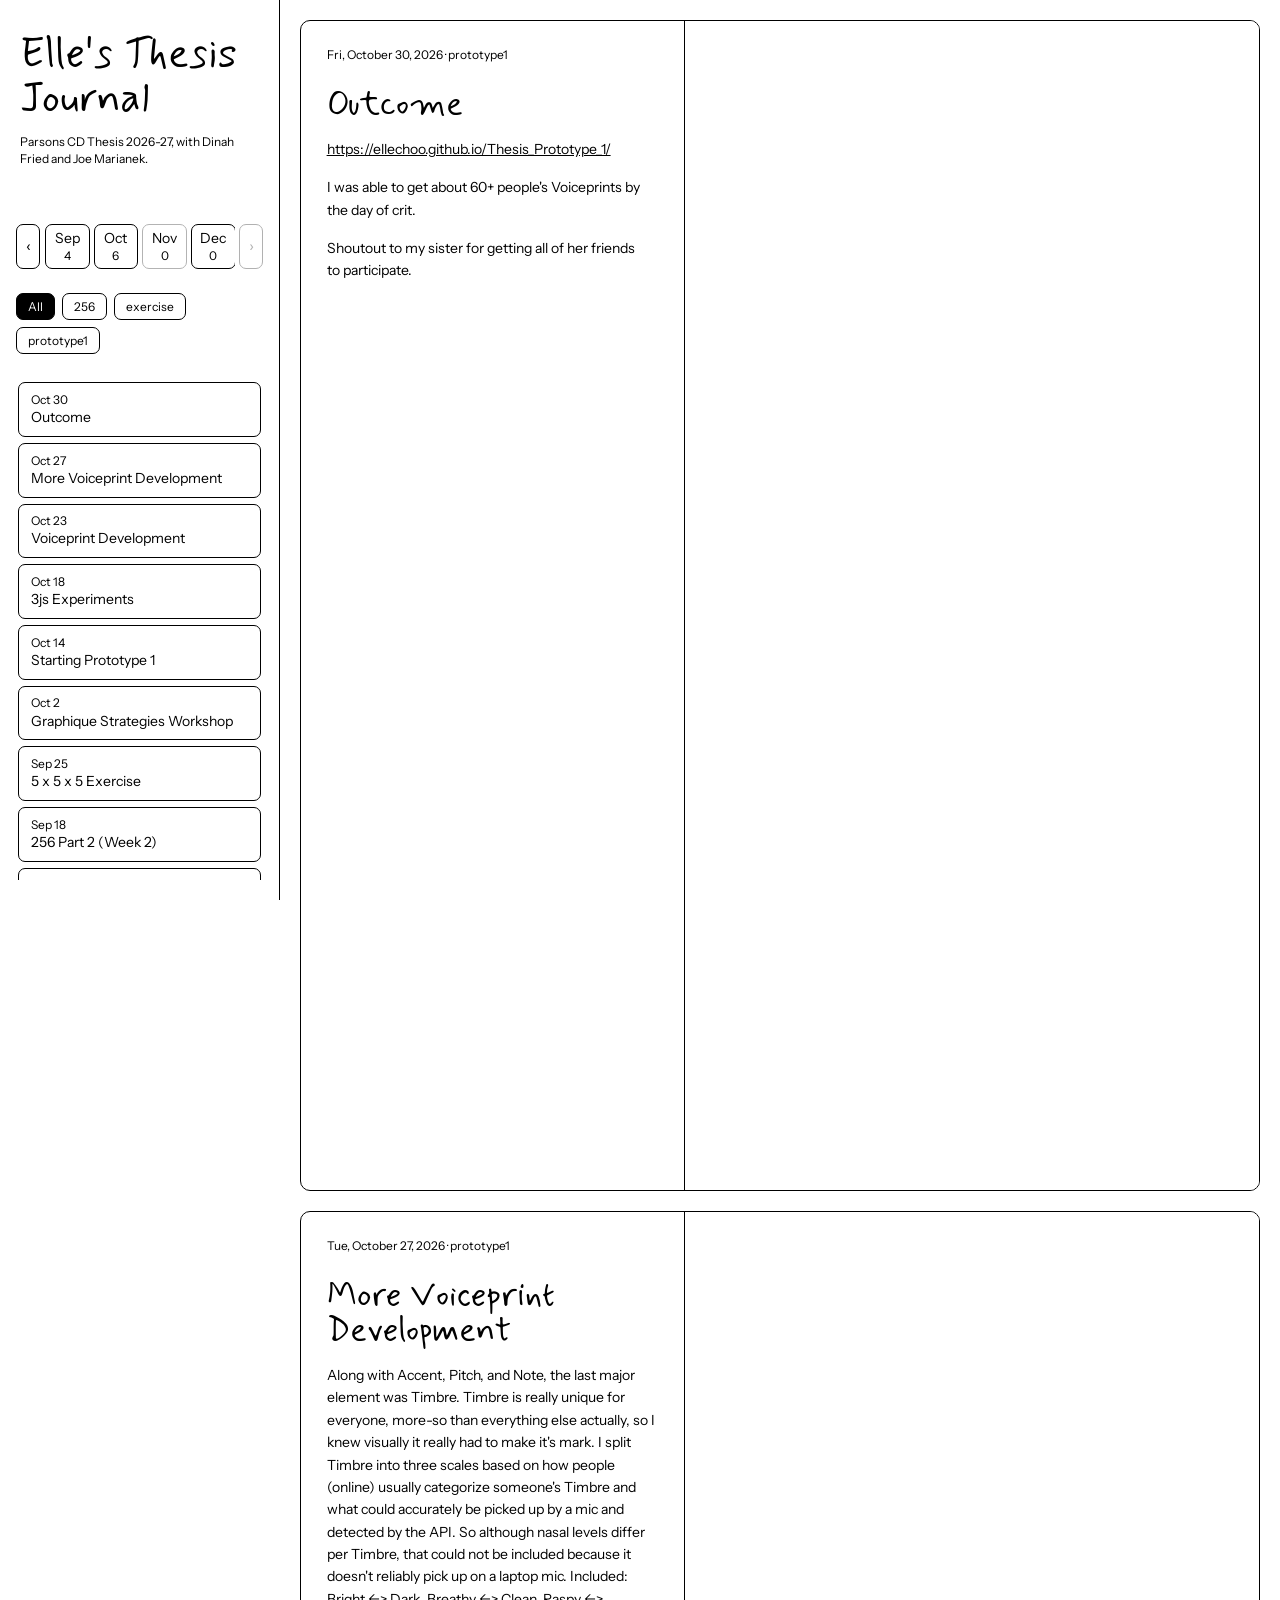
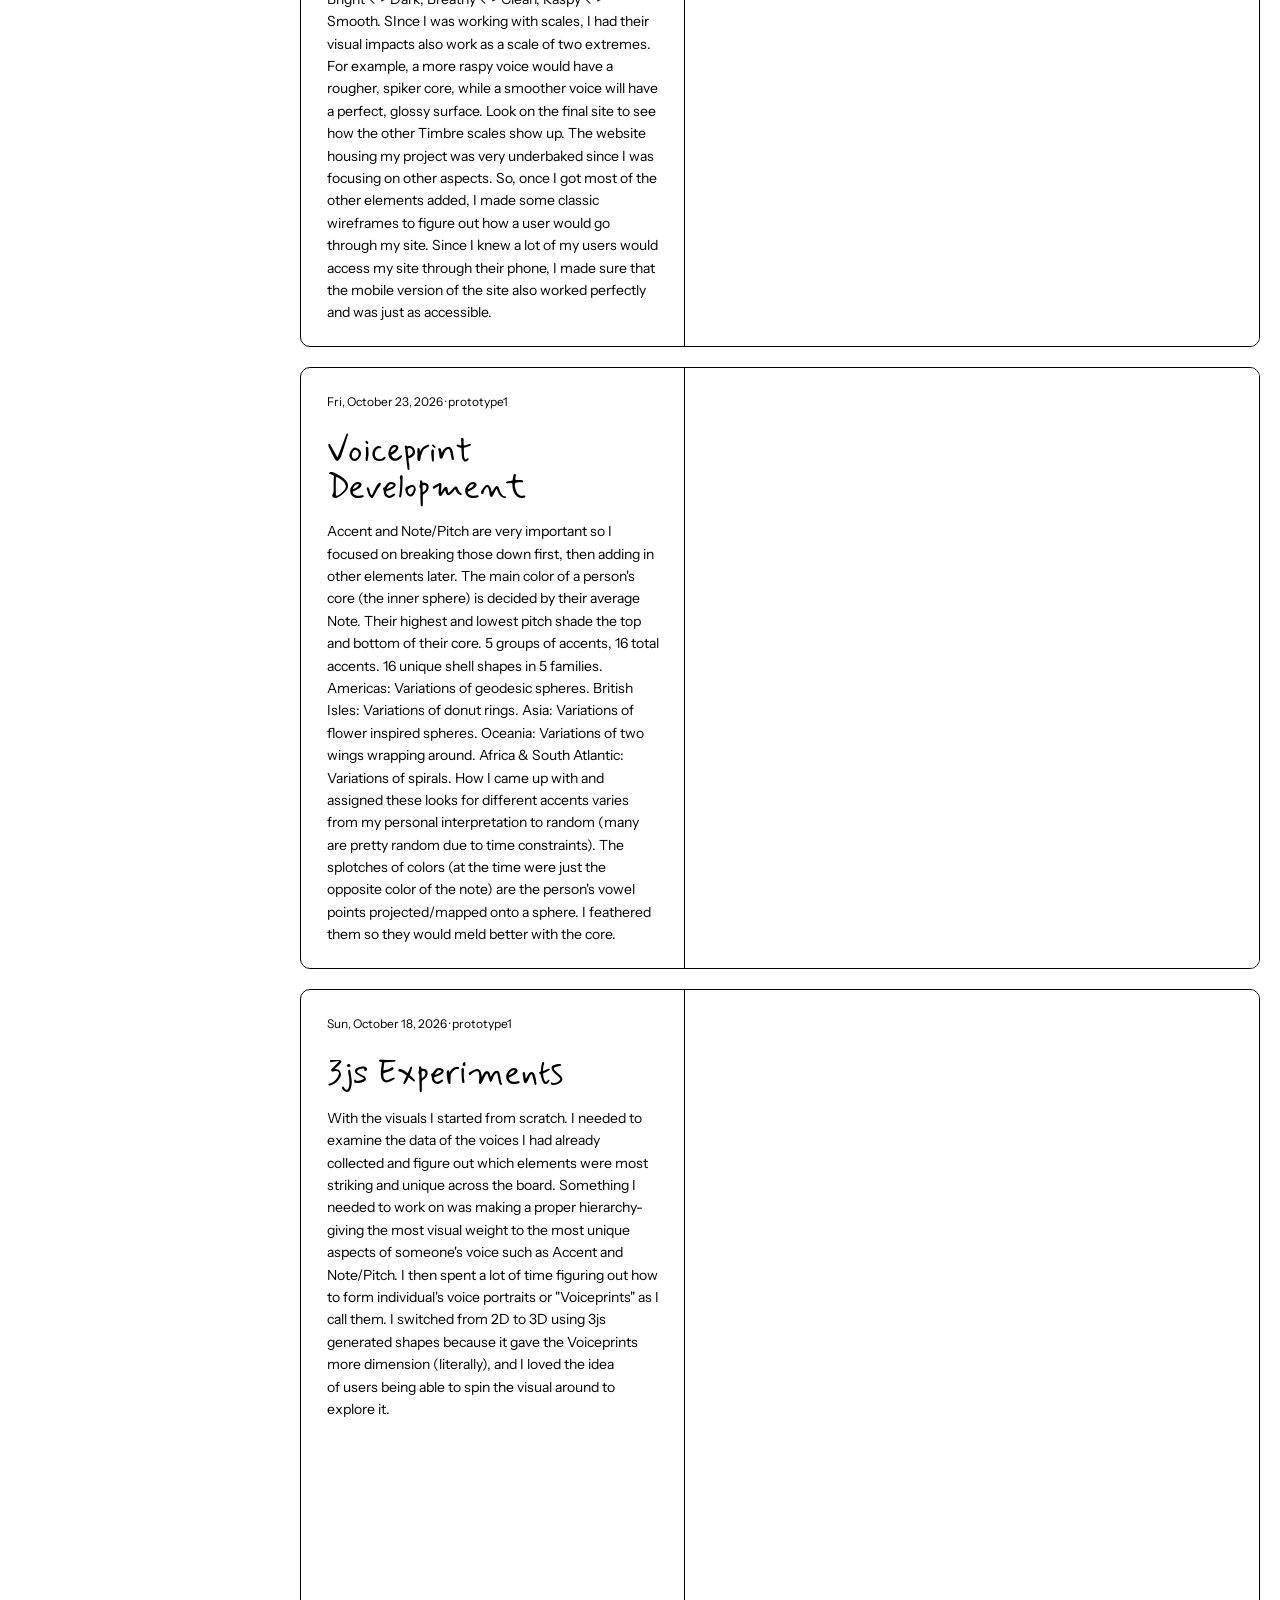
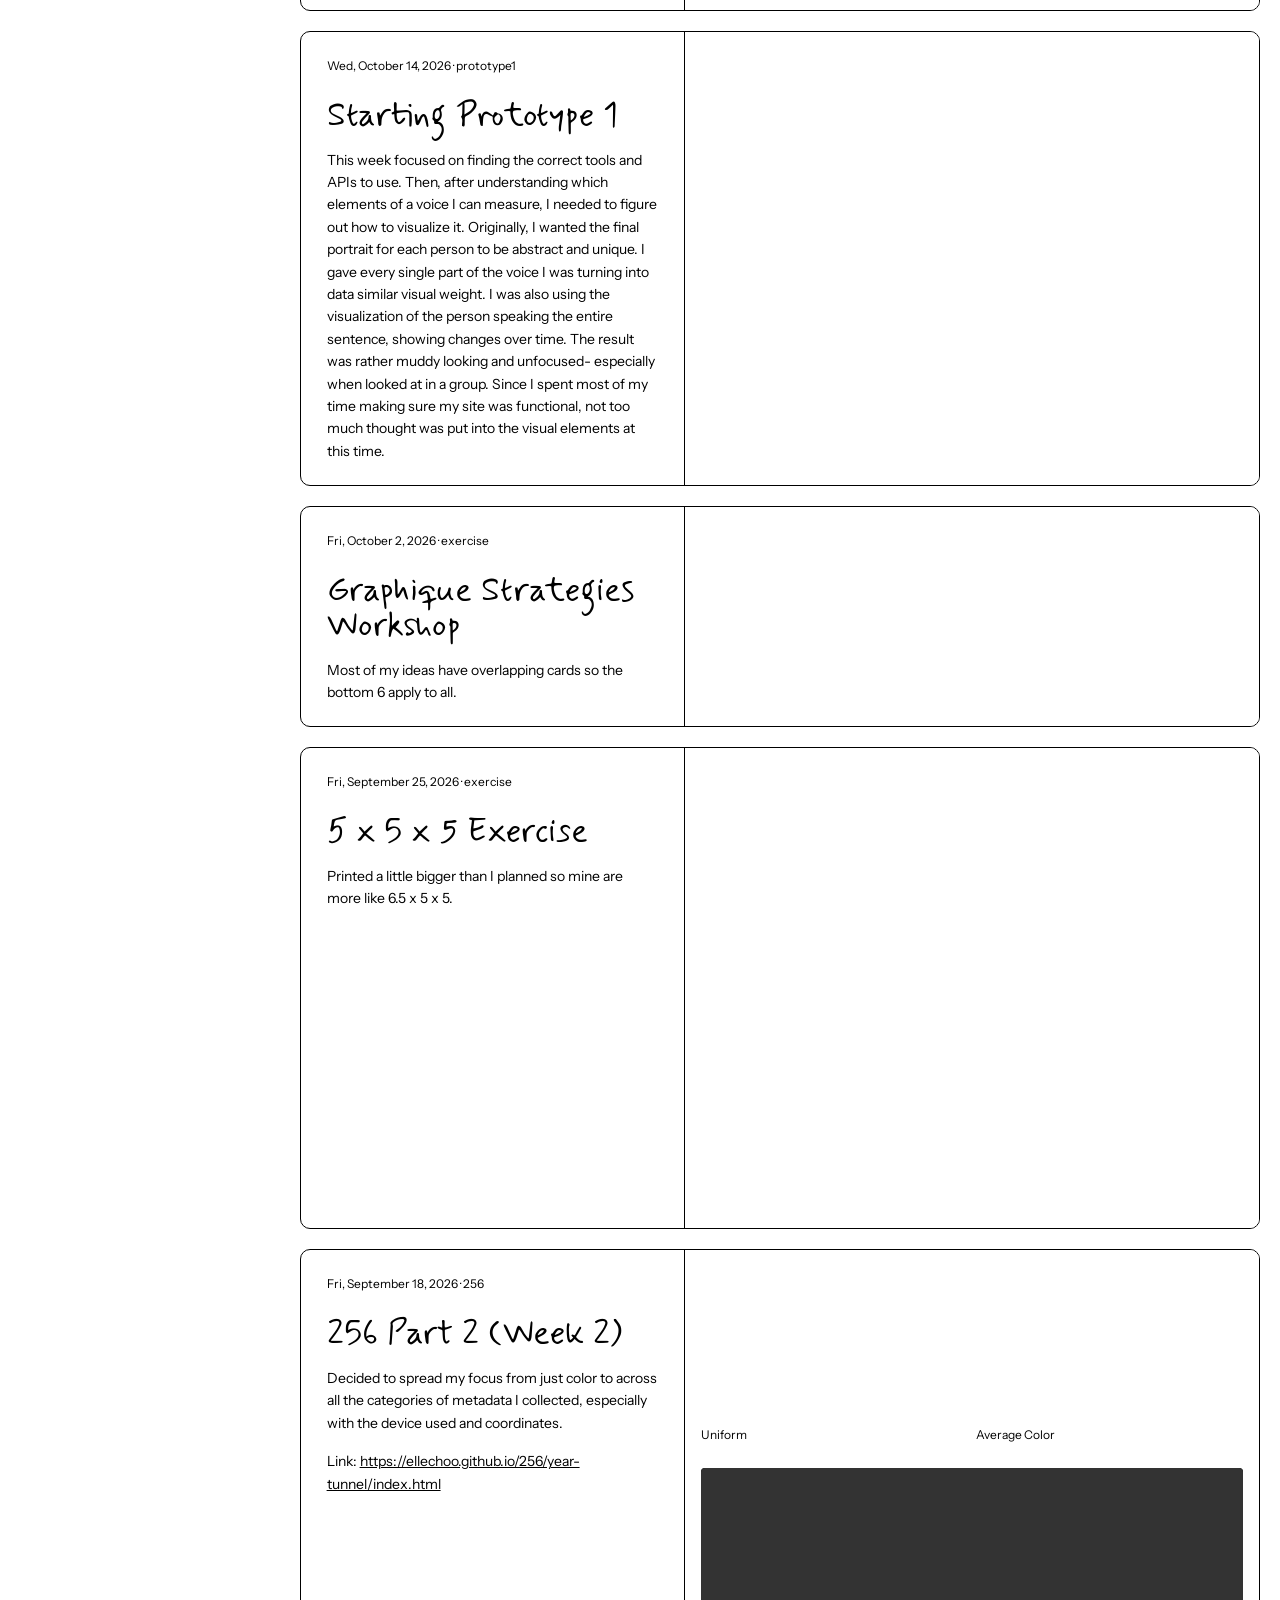
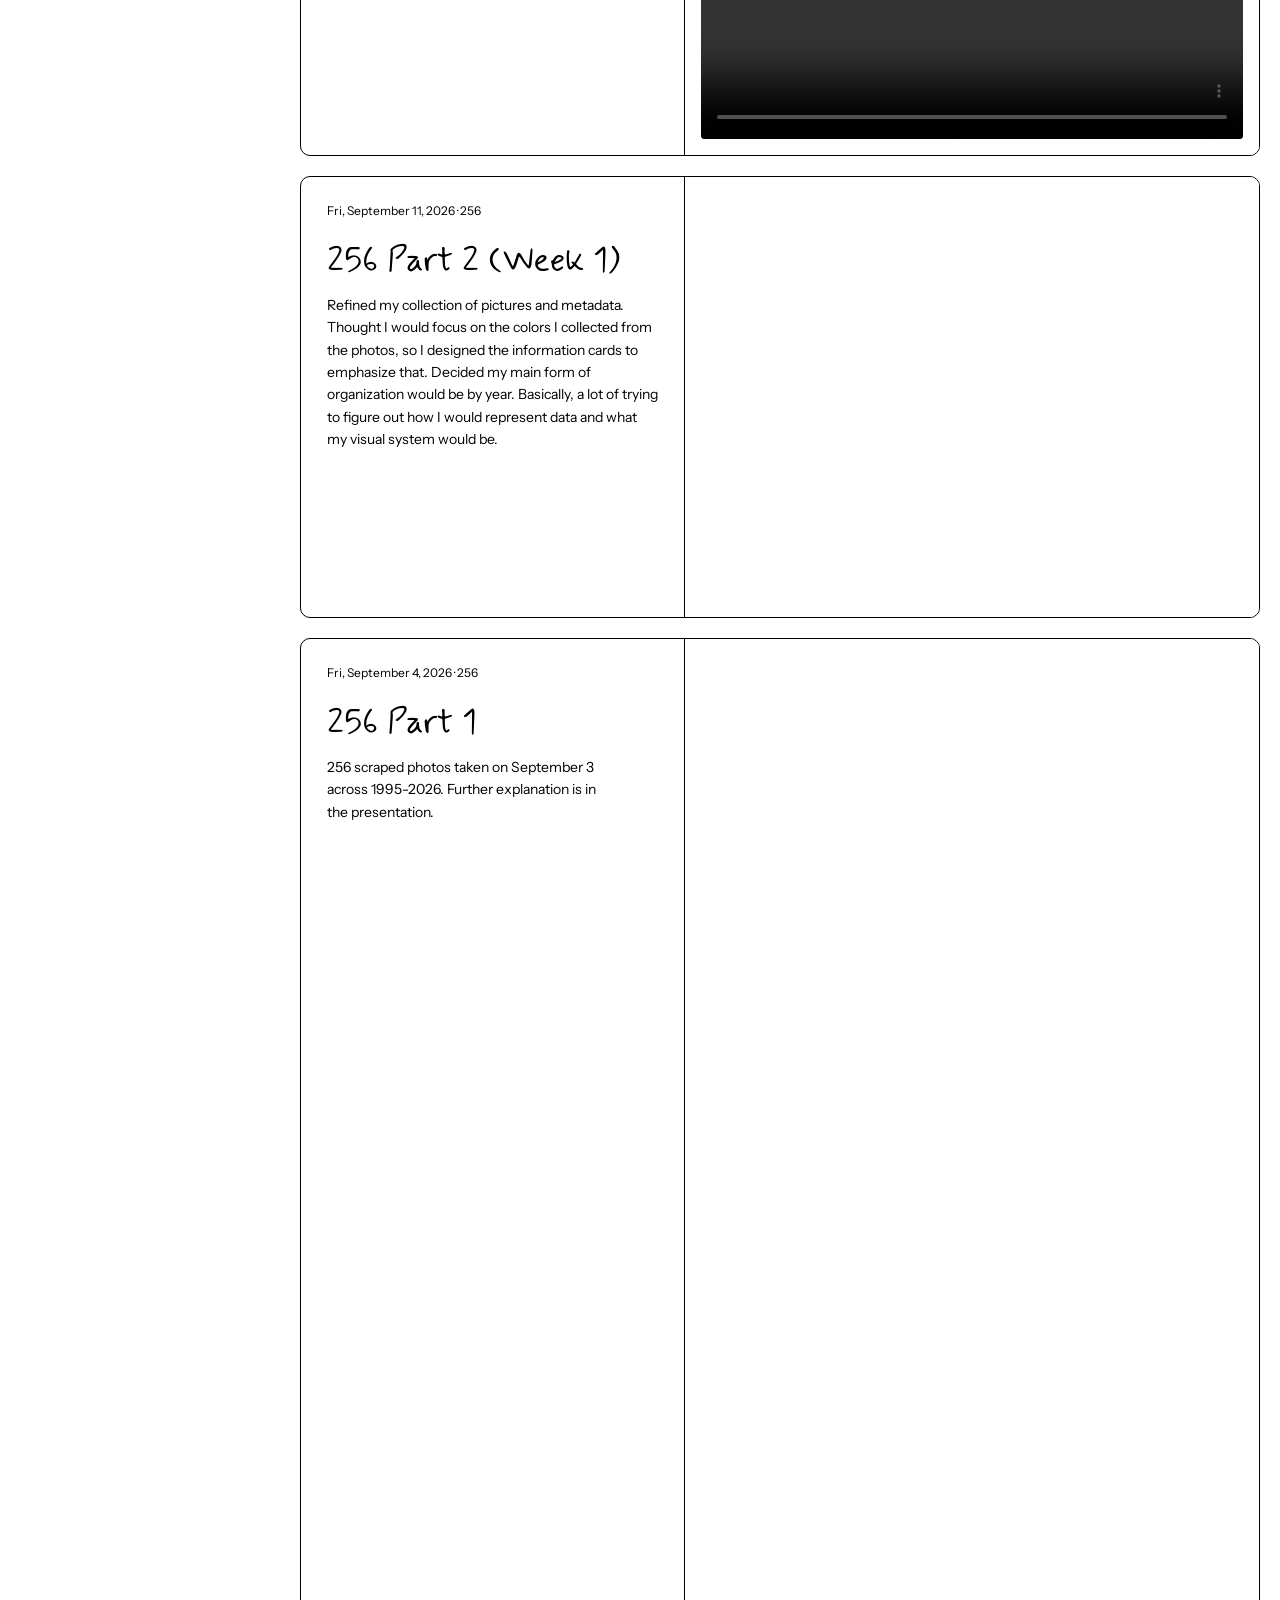
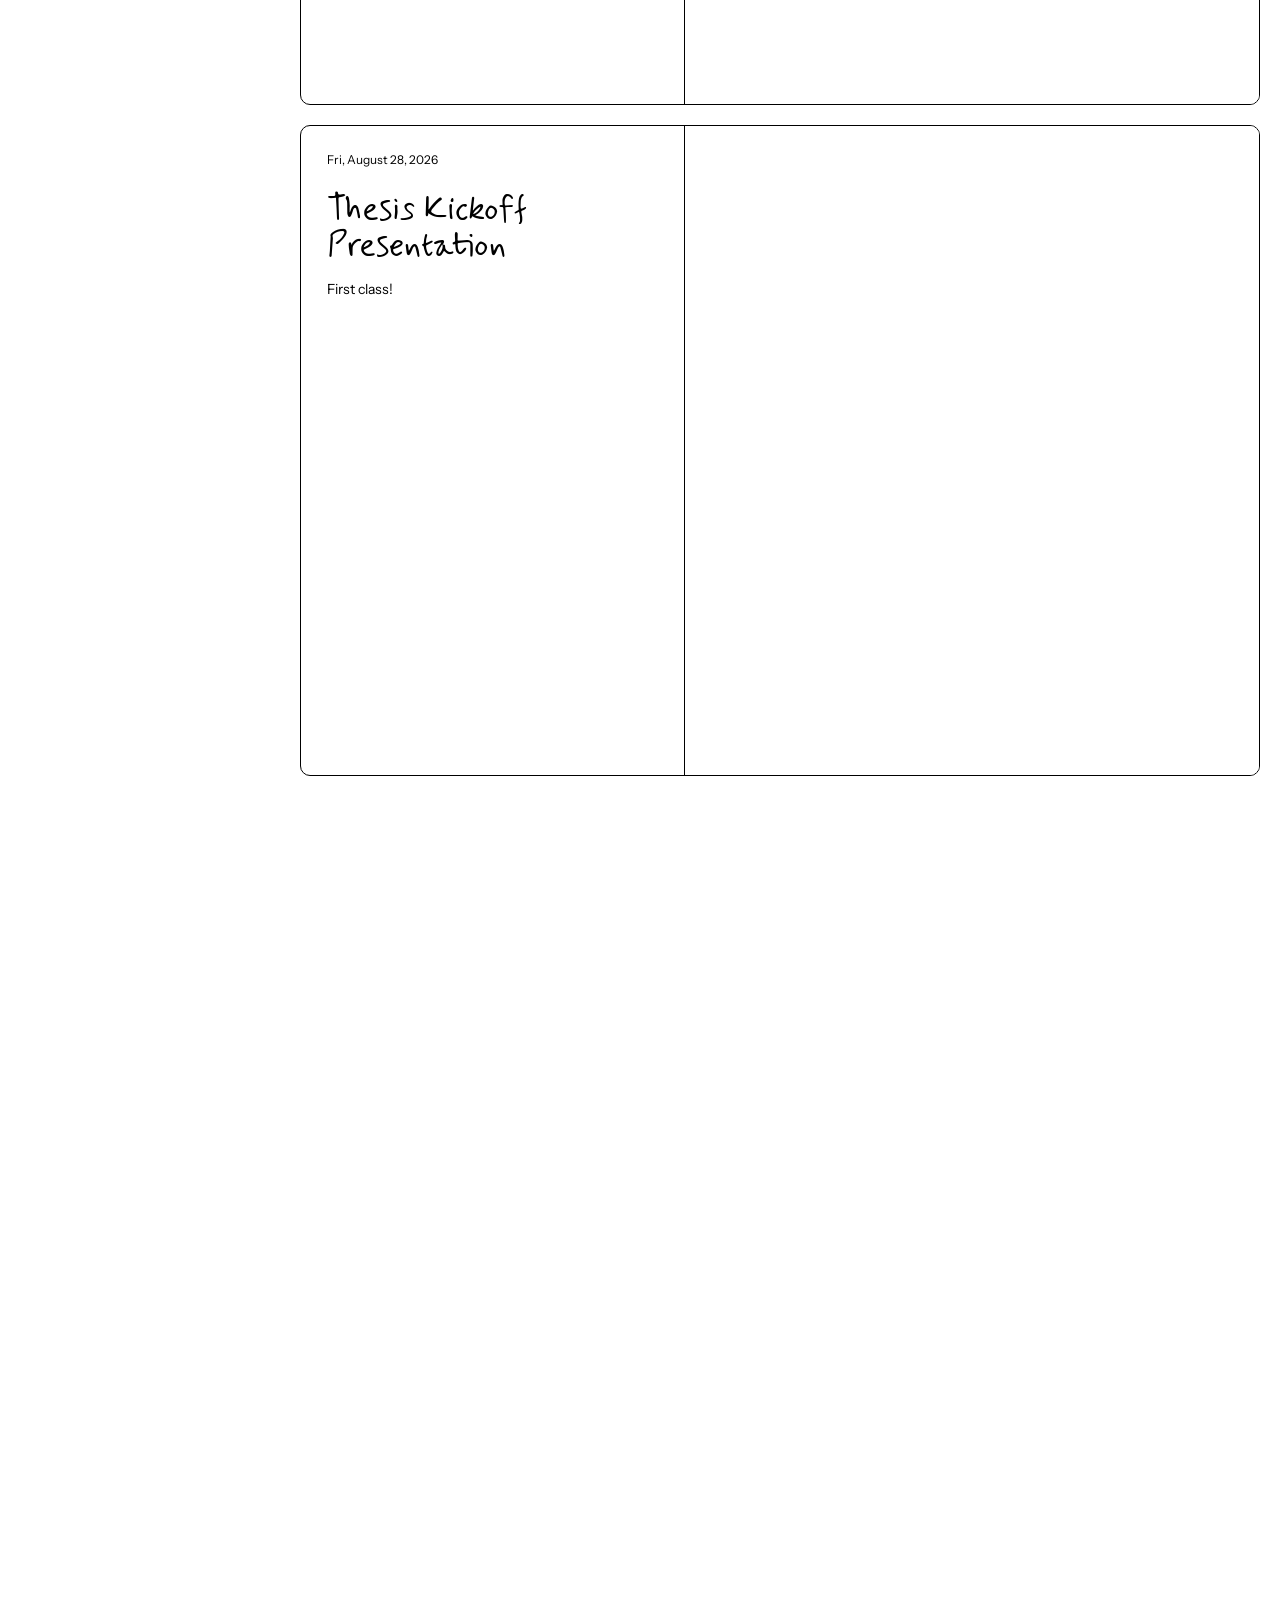
==== commit 68776ea1: "okfr" ====
--- a/index.html
+++ b/index.html
@@ -331,6 +331,18 @@
       return '<a href="#' + esc(entryId(e)) + '"><span>' + esc(shortDate(e.date)) + "</span>" + esc(e.title || "Untitled") + "</a>";
     }).join("");
   }
+
+  // Clicking an entry in the list glides to it instead of jumping.
+  toc.addEventListener("click", function (ev) {
+    var a = ev.target.closest('a[href^="#"]');
+    if (!a) return;
+    var target = document.getElementById(a.getAttribute("href").slice(1));
+    if (!target) return;
+    ev.preventDefault();
+    var still = window.matchMedia("(prefers-reduced-motion: reduce)").matches;
+    target.scrollIntoView({ behavior: still ? "auto" : "smooth", block: "start" });
+    history.replaceState(null, "", a.getAttribute("href"));   // keep the link to that entry in the address bar
+  });
 
   // Highlight the entry you're currently reading in the sidebar.
   var spy;
